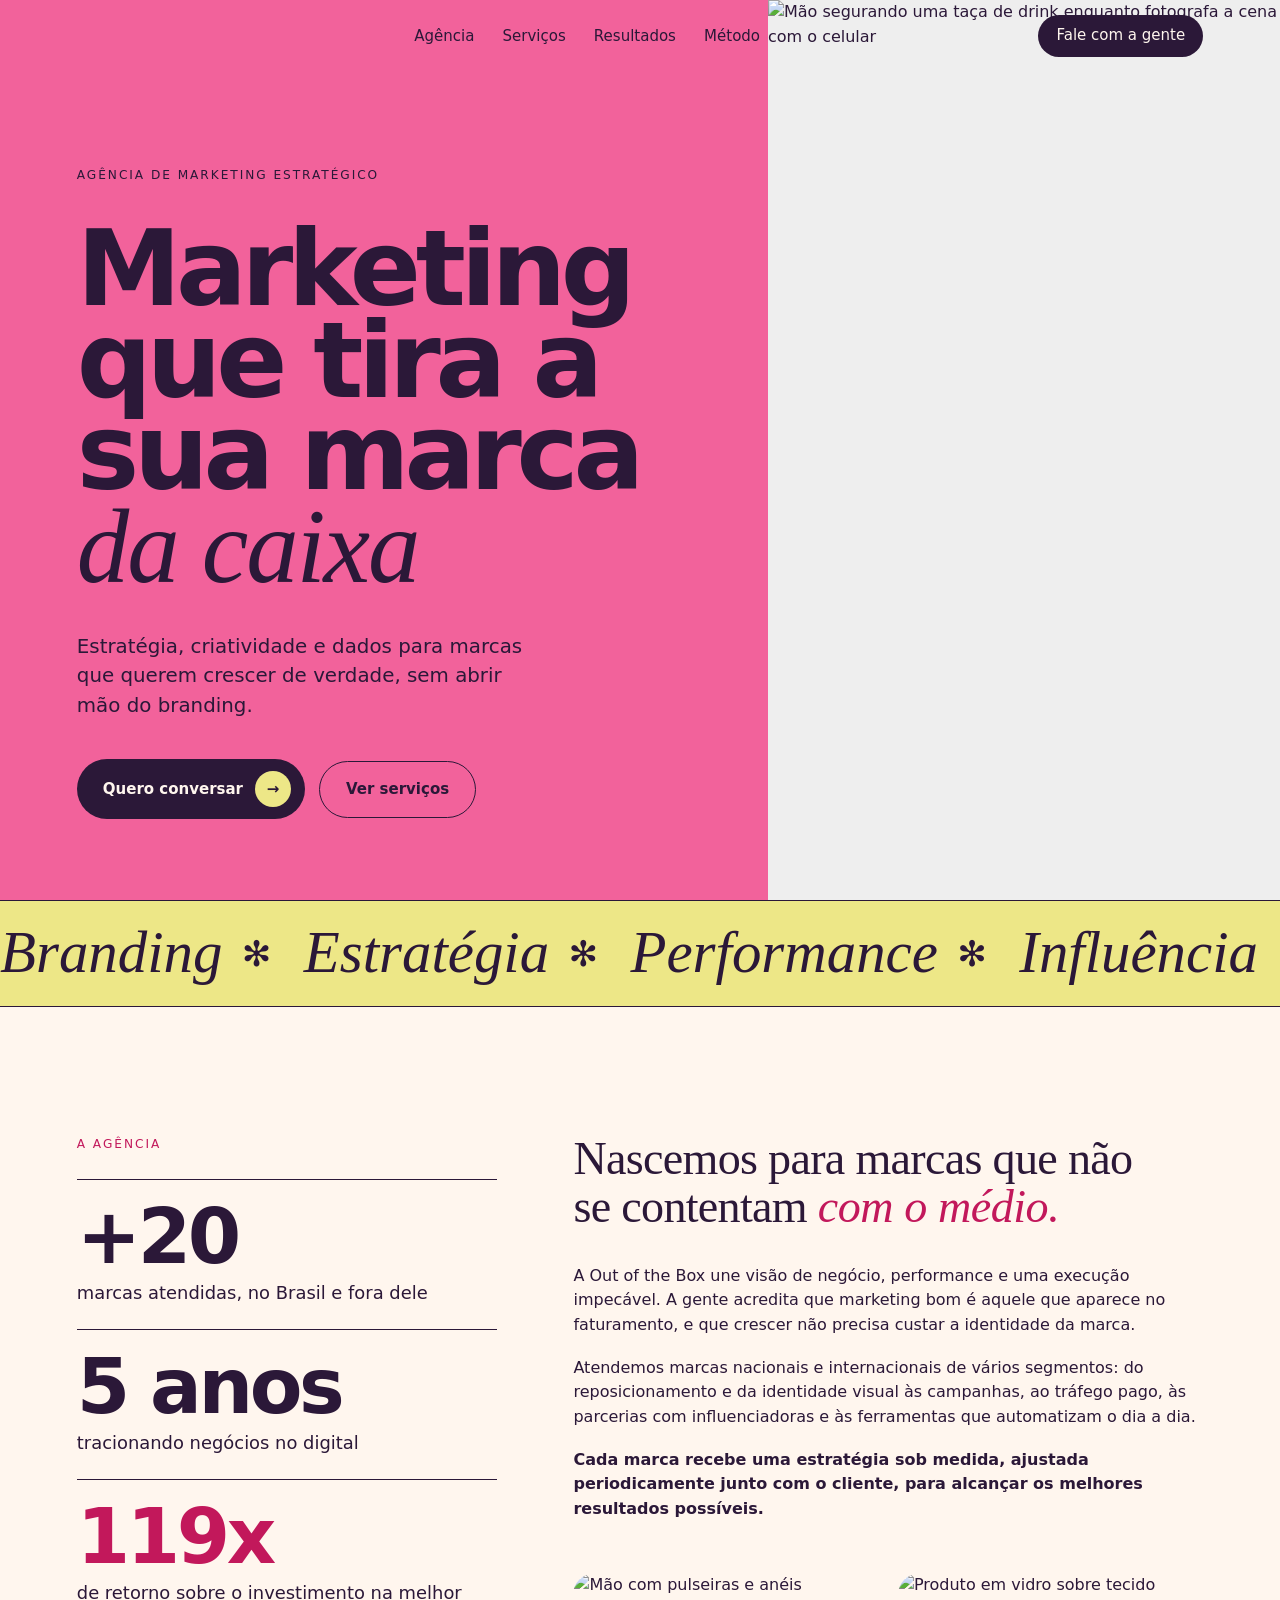
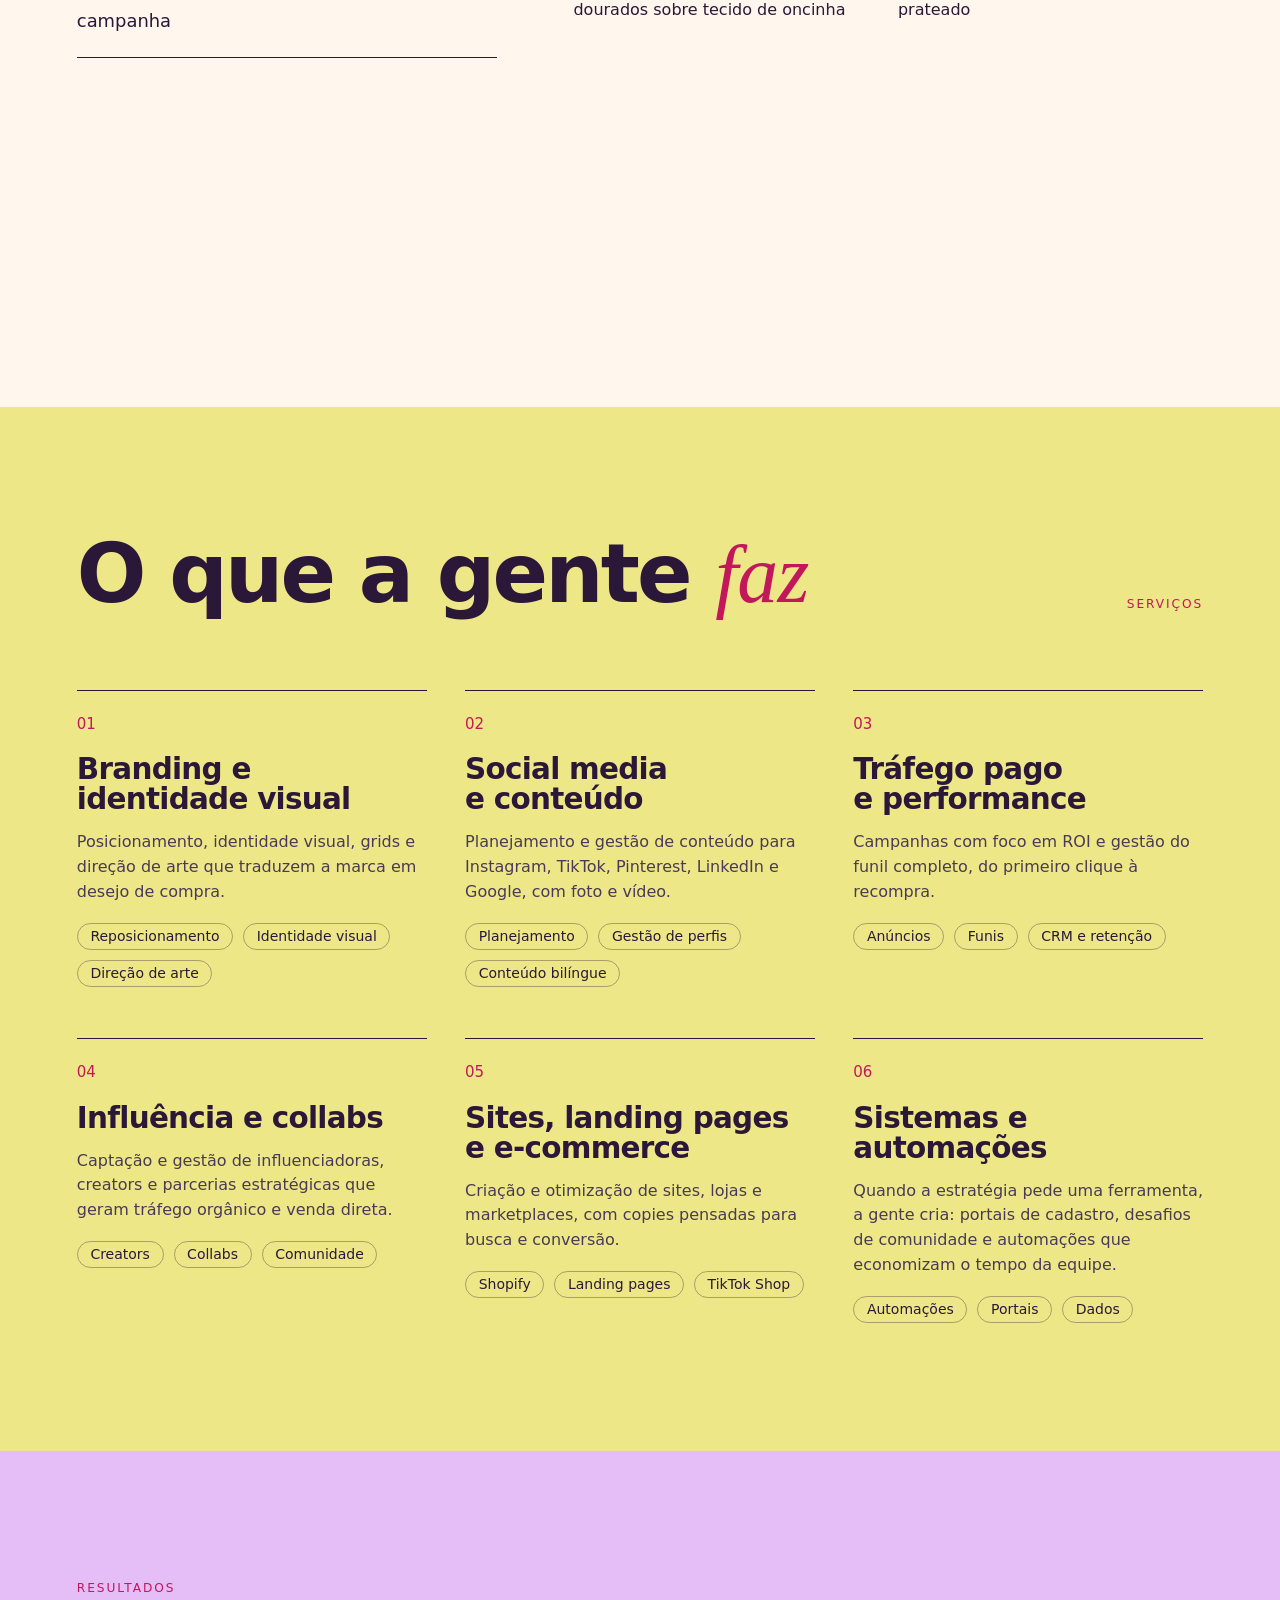
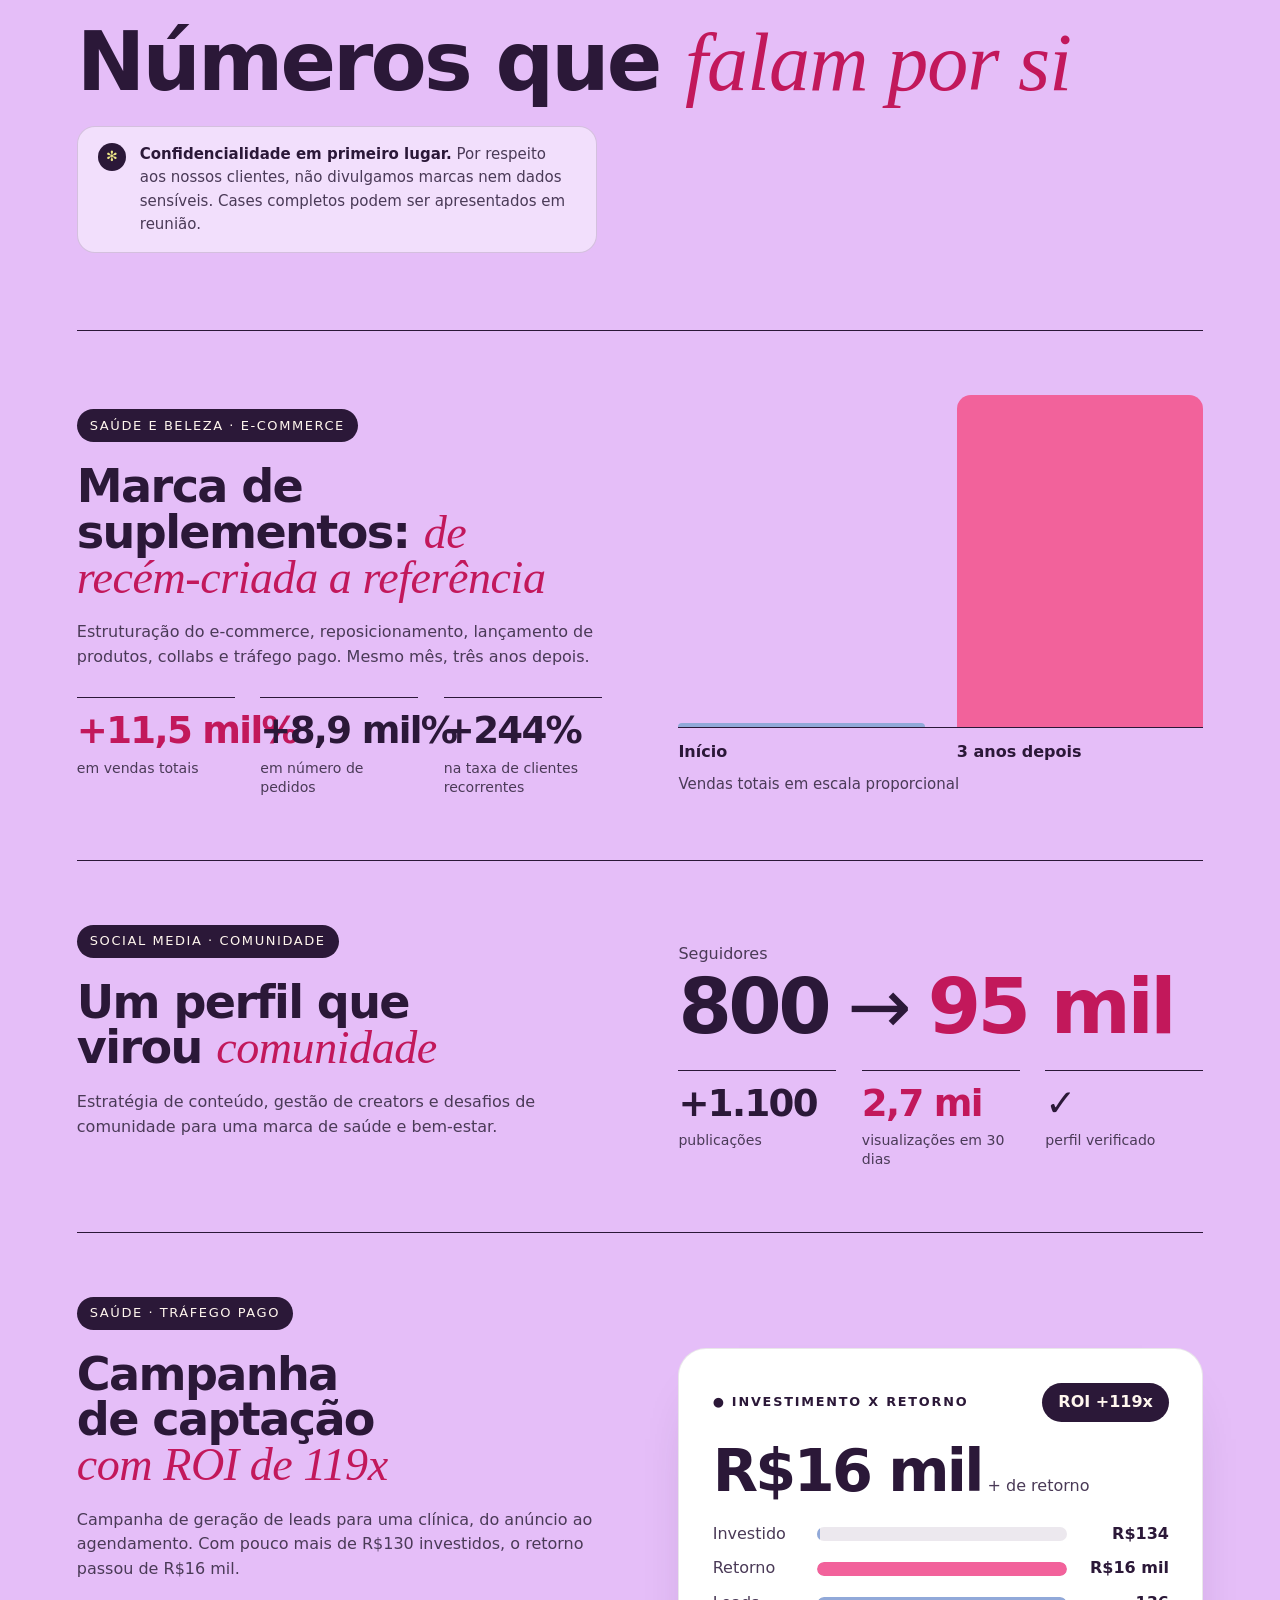
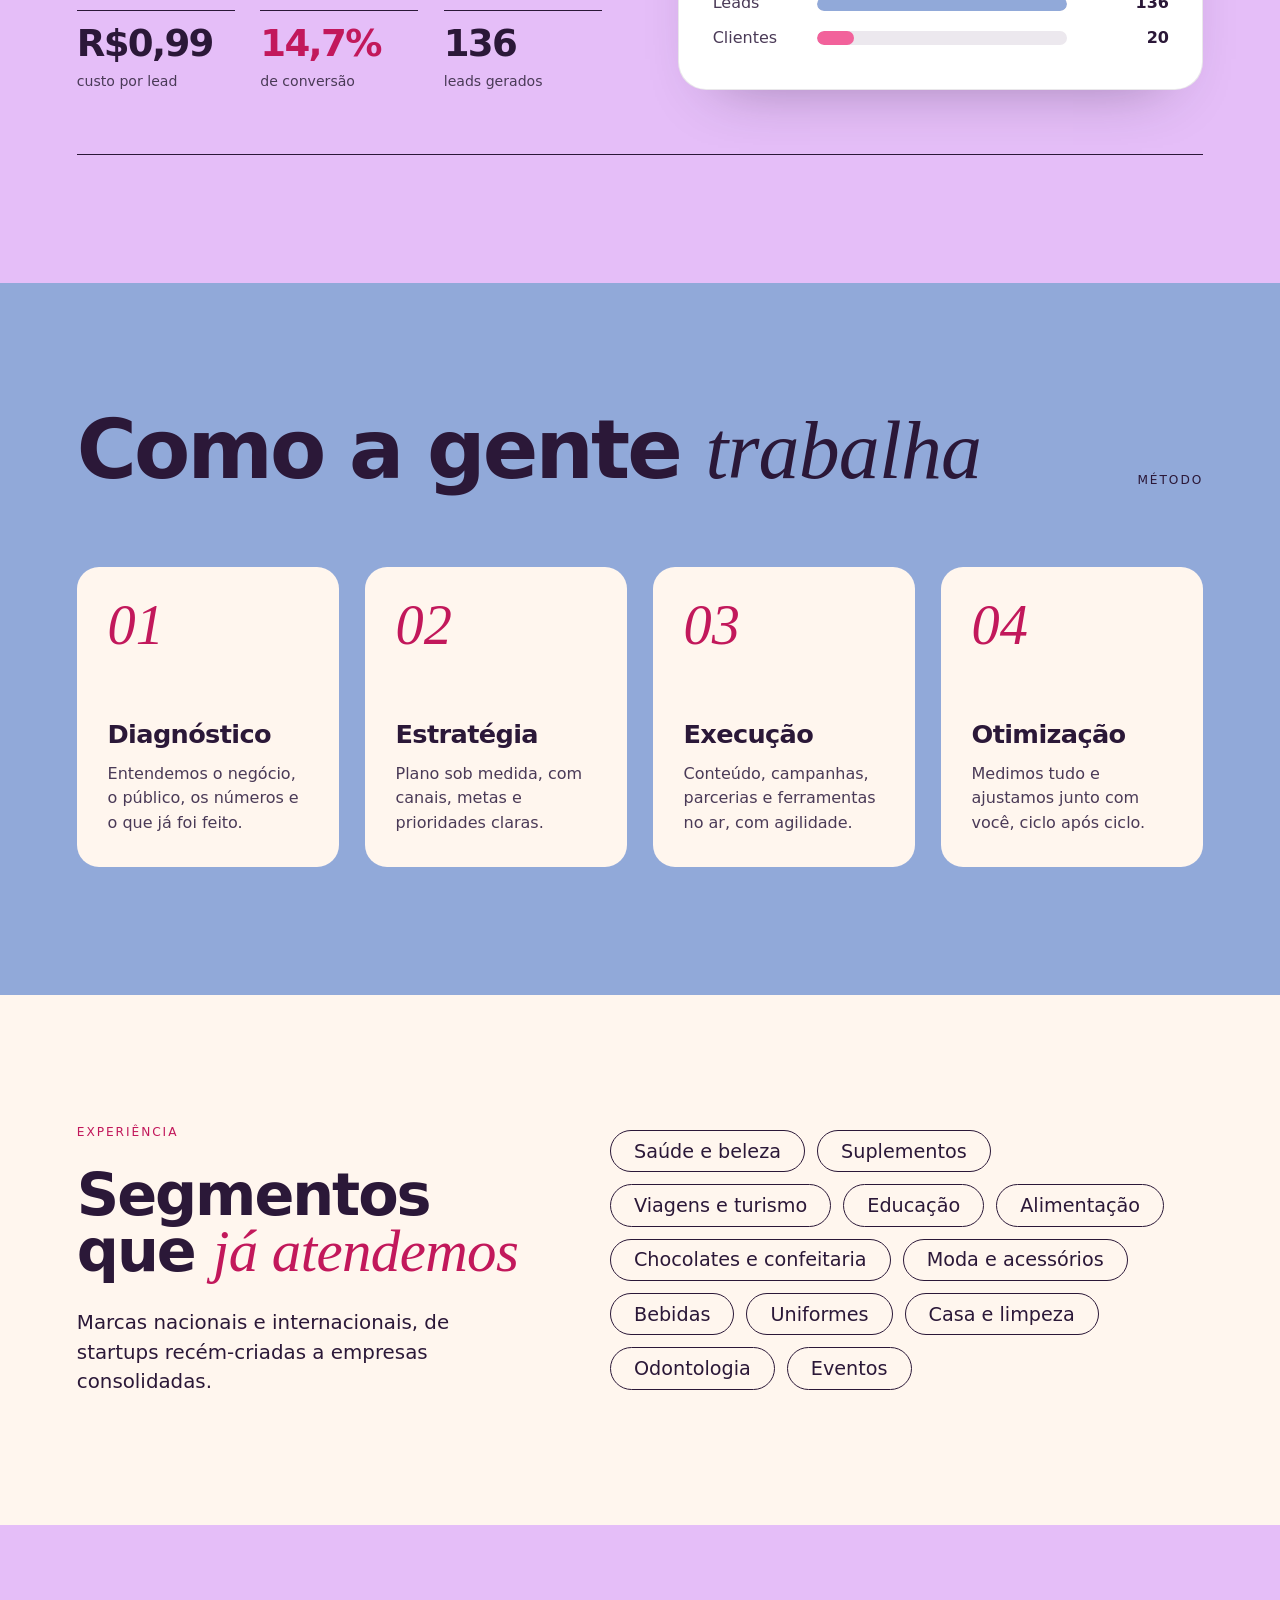
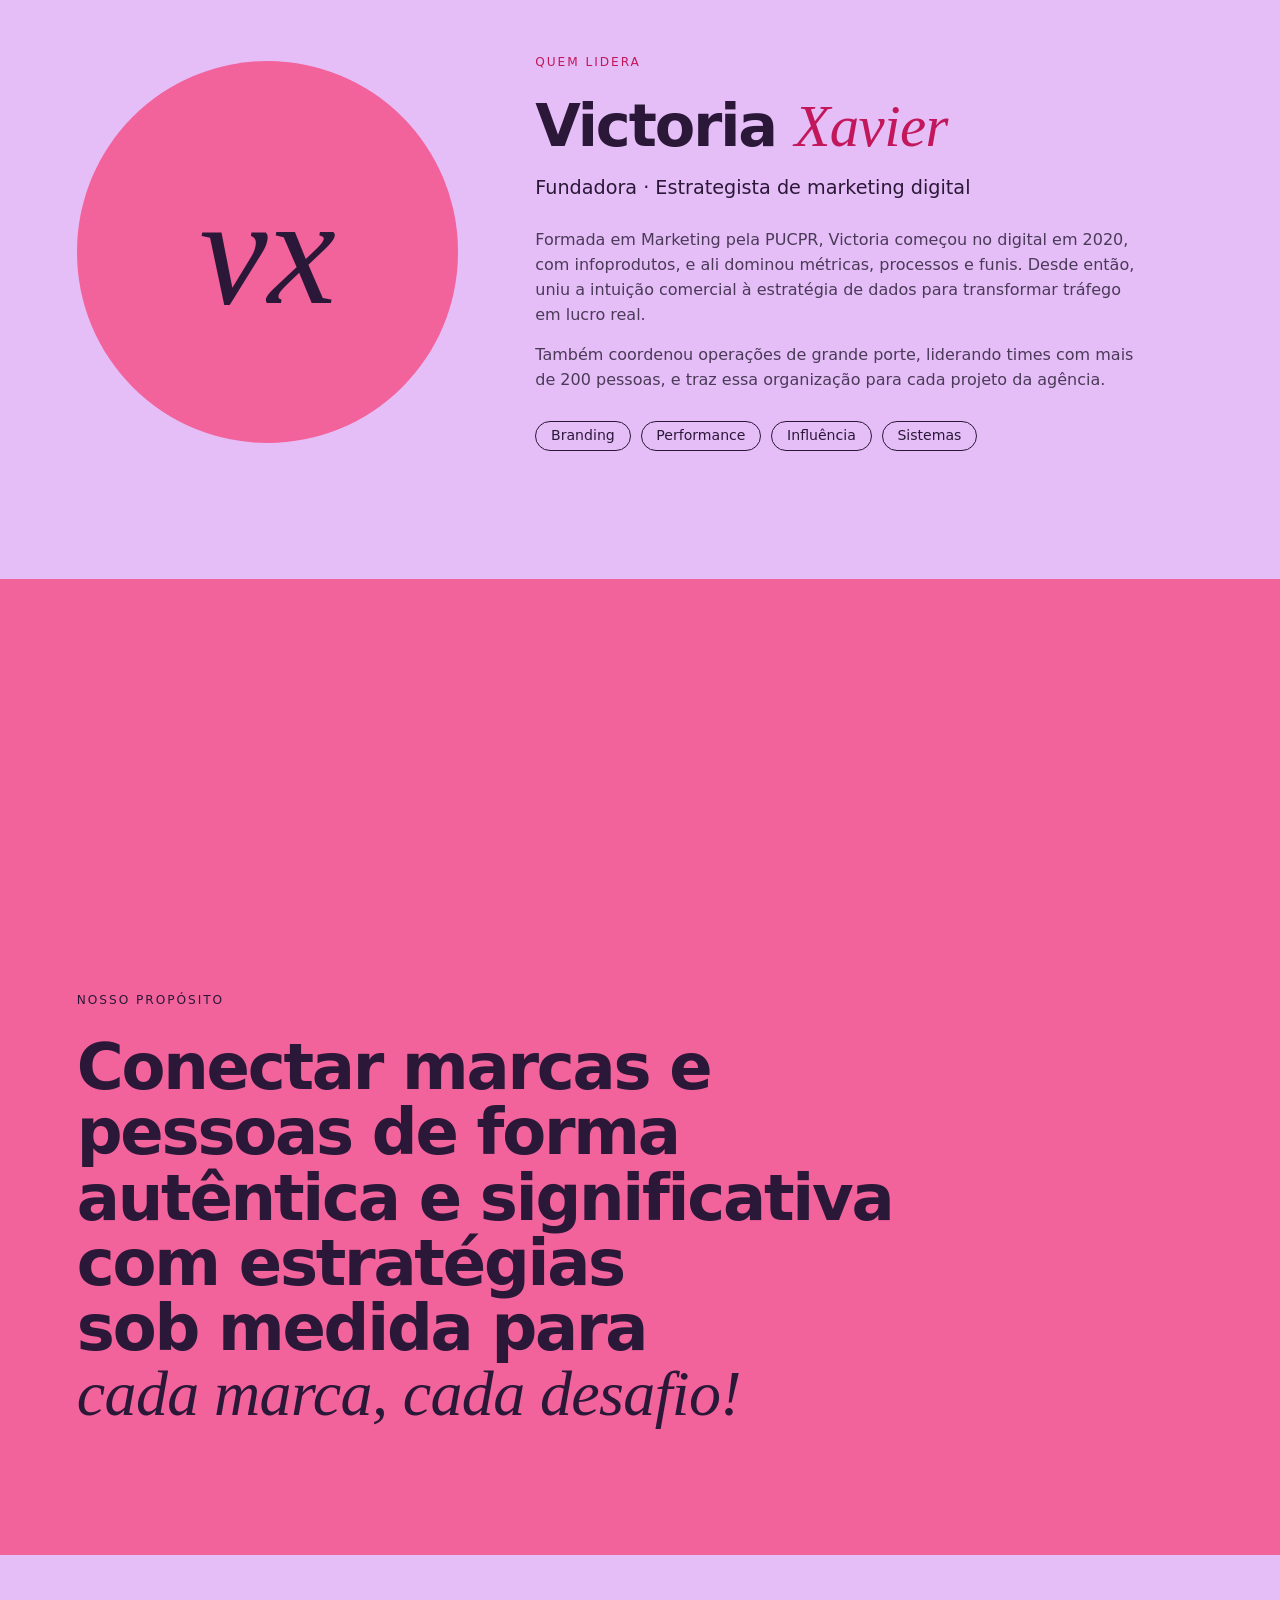
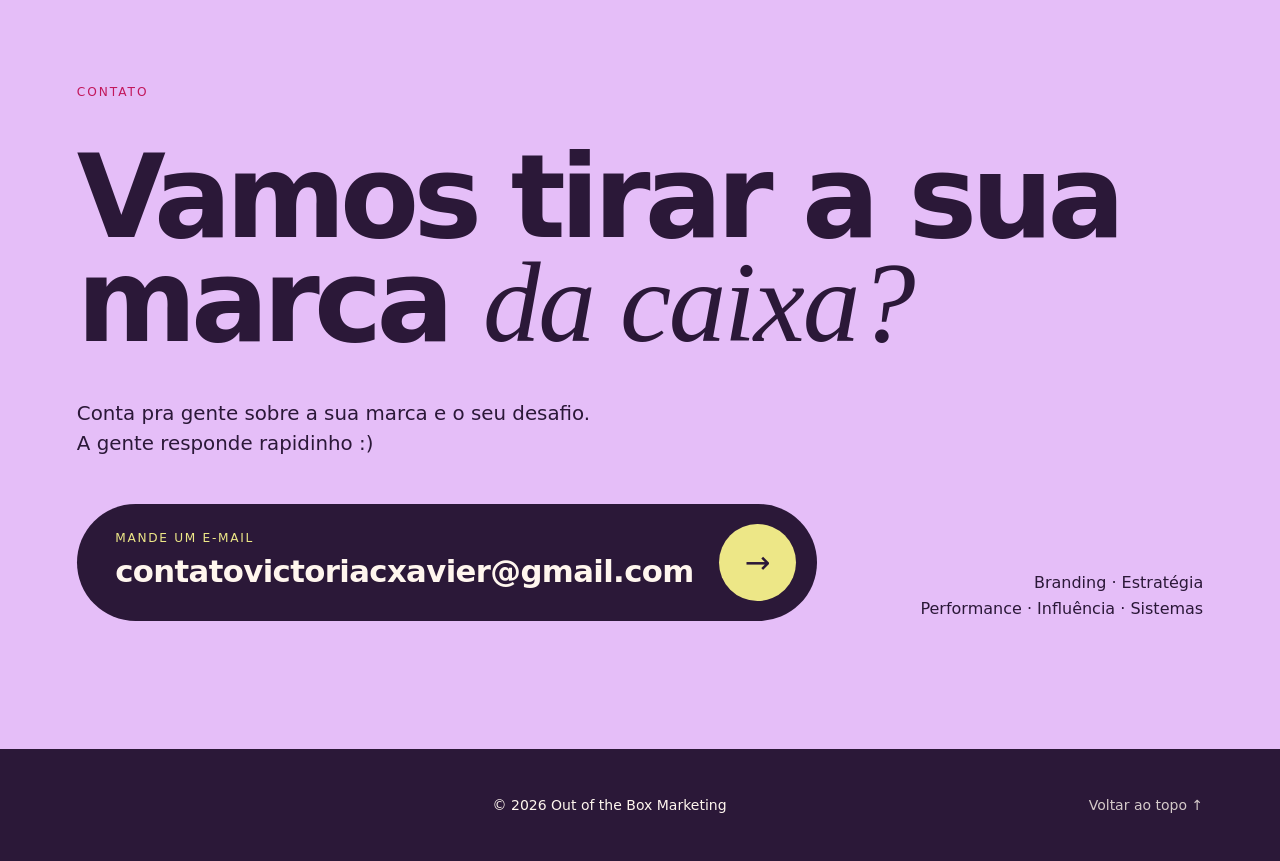
==== site/index.html @ 71ee77bf "Turn site into Out of the Box agency site without client exposure Institutional page for the agency " ====
<!DOCTYPE html>
<html lang="pt-BR">
<head>
<meta charset="utf-8">
<meta name="viewport" content="width=device-width, initial-scale=1">
<title>Out of the Box · Marketing estratégico</title>
<meta name="description" content="Out of the Box é uma agência de marketing estratégico: branding, social media, tráfego pago, influência e sistemas para marcas que querem escalar o faturamento de verdade.">
<link rel="icon" type="image/png" sizes="32x32" href="/favicon-32.png">
<link rel="icon" type="image/png" sizes="512x512" href="/favicon-512.png">
<link rel="apple-touch-icon" href="/apple-touch-icon.png">
<meta name="theme-color" content="#F2629B">
<meta property="og:type" content="website">
<meta property="og:url" content="https://ootbmarketing.com.br/">
<meta property="og:title" content="Out of the Box · Marketing estratégico">
<meta property="og:description" content="Branding, performance, influência e sistemas para marcas que querem crescer.">
<meta property="og:image" content="https://ootbmarketing.com.br/og-image.png">
<meta property="og:image:width" content="1200">
<meta property="og:image:height" content="630">
<meta name="twitter:card" content="summary_large_image">
<meta name="twitter:image" content="https://ootbmarketing.com.br/og-image.png">
<link rel="canonical" href="https://ootbmarketing.com.br/">
<link rel="preload" href="/assets/0081c60b.woff2" as="font" type="font/woff2" crossorigin>
<link rel="preload" href="/assets/fa061763.woff2" as="font" type="font/woff2" crossorigin>
<style>
@font-face{font-family:'Bricolage Grotesque';font-weight:300 800;font-display:swap;src:url(/assets/41382efe.woff2) format('woff2');unicode-range:U+0100-02BA,U+02BD-02C5,U+02C7-02CC,U+02CE-02D7,U+02DD-02FF,U+0304,U+0308,U+0329,U+1D00-1DBF,U+1E00-1E9F,U+1EF2-1EFF,U+2020,U+20A0-20AB,U+20AD-20C4,U+2113,U+2C60-2C7F,U+A720-A7FF}
@font-face{font-family:'Bricolage Grotesque';font-weight:300 800;font-display:swap;src:url(/assets/0081c60b.woff2) format('woff2');unicode-range:U+0000-00FF,U+0131,U+0152-0153,U+02BB-02BC,U+02C6,U+02DA,U+02DC,U+0304,U+0308,U+0329,U+2000-206F,U+20AC,U+2122,U+2191,U+2193,U+2212,U+2215,U+FEFF,U+FFFD}
@font-face{font-family:'Instrument Serif';font-style:italic;font-display:swap;src:url(/assets/1c1978ce.woff2) format('woff2');unicode-range:U+0100-02BA,U+02BD-02C5,U+02C7-02CC,U+02CE-02D7,U+02DD-02FF,U+0304,U+0308,U+0329,U+1D00-1DBF,U+1E00-1E9F,U+1EF2-1EFF,U+2020,U+20A0-20AB,U+20AD-20C4,U+2113,U+2C60-2C7F,U+A720-A7FF}
@font-face{font-family:'Instrument Serif';font-style:italic;font-display:swap;src:url(/assets/fa061763.woff2) format('woff2');unicode-range:U+0000-00FF,U+0131,U+0152-0153,U+02BB-02BC,U+02C6,U+02DA,U+02DC,U+0304,U+0308,U+0329,U+2000-206F,U+20AC,U+2122,U+2191,U+2193,U+2212,U+2215,U+FEFF,U+FFFD}
@font-face{font-family:'Instrument Serif';font-style:normal;font-display:swap;src:url(/assets/a2b3ad9a.woff2) format('woff2');unicode-range:U+0100-02BA,U+02BD-02C5,U+02C7-02CC,U+02CE-02D7,U+02DD-02FF,U+0304,U+0308,U+0329,U+1D00-1DBF,U+1E00-1E9F,U+1EF2-1EFF,U+2020,U+20A0-20AB,U+20AD-20C4,U+2113,U+2C60-2C7F,U+A720-A7FF}
@font-face{font-family:'Instrument Serif';font-style:normal;font-display:swap;src:url(/assets/3aa11b1a.woff2) format('woff2');unicode-range:U+0000-00FF,U+0131,U+0152-0153,U+02BB-02BC,U+02C6,U+02DA,U+02DC,U+0304,U+0308,U+0329,U+2000-206F,U+20AC,U+2122,U+2191,U+2193,U+2212,U+2215,U+FEFF,U+FFFD}

:root{
  --pink:#F2629B; --yellow:#EDE787; --lilac:#E5BEF8; --blue:#91A9D9; --cream:#FFF6EE;
  --ink:#2B1838; --ink-soft:#4a3a57; --accent:#C2185B; --white:#fff;
  --sans:'Bricolage Grotesque',system-ui,-apple-system,'Segoe UI',sans-serif;
  --serif:'Instrument Serif',Georgia,serif;
  --gutter:clamp(16px,6vw,96px);
  --max:1440px;
  --radius:22px;
}
*{box-sizing:border-box}
html{scroll-behavior:smooth;-webkit-text-size-adjust:100%}
body{margin:0;background:var(--cream);color:var(--ink);font-family:var(--sans);font-size:clamp(16px,1.15vw,19px);line-height:1.55;overflow-x:hidden}
img{display:block;max-width:100%;height:auto}
a{color:inherit}
h1,h2,h3{margin:0;font-weight:700;letter-spacing:-.035em;line-height:.95;text-wrap:balance}
p{margin:0}
em{font-family:var(--serif);font-style:italic;font-weight:400;letter-spacing:-.01em}

.wrap{max-width:var(--max);margin:0 auto;padding:0 var(--gutter)}
section{padding:clamp(72px,10vw,150px) 0;position:relative}
.bg-pink{background:var(--pink)} .bg-yellow{background:var(--yellow)} .bg-lilac{background:var(--lilac)}
.bg-blue{background:var(--blue)} .bg-cream{background:var(--cream)}

.eyebrow{font-size:clamp(12px,.95vw,15px);letter-spacing:.16em;text-transform:uppercase;color:var(--accent);font-weight:500;margin-bottom:clamp(18px,2vw,28px)}
.eyebrow.ink{color:var(--ink)}
.h-lg{font-size:clamp(42px,6.4vw,112px)}
.h-md{font-size:clamp(36px,4.6vw,80px)}
.h-lg em,.h-md em{color:var(--accent)}
.lead{font-size:clamp(18px,1.55vw,25px);line-height:1.5;max-width:42ch}
.head{display:flex;justify-content:space-between;align-items:end;gap:24px;flex-wrap:wrap;margin-bottom:clamp(44px,6vw,96px)}
.head .eyebrow{margin:0}
.head > div .eyebrow{margin-bottom:clamp(18px,2vw,28px)}

.tags{display:flex;flex-wrap:wrap;gap:10px;padding:0;margin:0;list-style:none}
.tags li{border:1.5px solid var(--ink);border-radius:999px;padding:.38em 1.05em;font-size:clamp(14px,1.1vw,18px);line-height:1.2}
.num{font-weight:700;letter-spacing:-.045em;line-height:.9;white-space:nowrap}

.btn{display:inline-flex;align-items:center;gap:12px;background:var(--ink);color:var(--cream);text-decoration:none;border-radius:999px;padding:12px 14px 12px 26px;font-weight:600;font-size:clamp(15px,1.15vw,18px);transition:transform .25s}
.btn span{width:36px;height:36px;border-radius:50%;background:var(--yellow);color:var(--ink);display:grid;place-items:center;transition:transform .25s}
.btn:hover{transform:translateY(-2px)} .btn:hover span{transform:rotate(-30deg)}
.btn.ghost{background:transparent;color:var(--ink);border:1.5px solid var(--ink);padding:16px 26px}

/* LOGO (recolors the OOTB mark) */
.logo{display:block;background:var(--ink);-webkit-mask:url(/assets/846576a9.png) no-repeat left center/contain;mask:url(/assets/846576a9.png) no-repeat left center/contain;aspect-ratio:303/226}

/* NAV */
.nav{position:fixed;inset:0 0 auto 0;z-index:50;transition:background .3s,box-shadow .3s}
.nav .wrap{display:flex;align-items:center;justify-content:space-between;height:72px}
.nav.scrolled{background:rgba(255,246,238,.9);backdrop-filter:blur(14px);-webkit-backdrop-filter:blur(14px);box-shadow:0 1px 0 rgba(43,24,56,.08)}
.nav .logo{height:44px}
.nav ul{display:flex;gap:clamp(16px,2.2vw,34px);list-style:none;margin:0;padding:0}
.nav ul a{text-decoration:none;font-size:15px;position:relative}
.nav ul a::after{content:"";position:absolute;left:0;right:100%;bottom:-3px;height:1.5px;background:currentColor;transition:right .25s}
.nav ul a:hover::after{right:0}
.nav .cta{background:var(--ink);color:var(--cream);text-decoration:none;padding:9px 18px;border-radius:999px;font-size:15px;white-space:nowrap}
@media (max-width:900px){.nav ul{display:none}}

/* HERO */
.hero{padding:0;display:grid;grid-template-columns:1.5fr 1fr;min-height:min(100svh,980px)}
.hero-copy{background:var(--pink);padding:calc(72px + clamp(48px,7vw,110px)) var(--gutter) clamp(48px,6vw,90px);display:flex;flex-direction:column;justify-content:center;gap:clamp(24px,3vw,40px)}
.hero h1{font-size:clamp(54px,8.2vw,150px);letter-spacing:-.05em;line-height:.88}
.hero h1 em{color:var(--ink);letter-spacing:-.02em}
.hero .lead{max-width:36ch}
.hero-actions{display:flex;gap:14px;flex-wrap:wrap;align-items:center}
.hero-photo{position:relative;overflow:hidden;background:#eee}
.hero-photo img{position:absolute;inset:0;width:100%;height:100%;object-fit:cover;object-position:60% 50%}
@media (max-width:860px){.hero{grid-template-columns:1fr;min-height:0}.hero-photo{aspect-ratio:4/3.4}}

/* MARQUEE */
.marquee{background:var(--yellow);overflow:hidden;padding:clamp(14px,1.8vw,26px) 0;border-block:1.5px solid var(--ink)}
.marquee-track{display:flex;width:max-content;animation:scroll 32s linear infinite}
.marquee span{font-family:var(--serif);font-style:italic;font-size:clamp(34px,4.6vw,76px);line-height:1;white-space:nowrap;padding-right:.55em}
.marquee span::after{content:"✻";font-style:normal;font-family:var(--sans);font-size:.6em;padding-left:.55em;vertical-align:.18em}
@keyframes scroll{to{transform:translateX(-50%)}}
@media (prefers-reduced-motion:reduce){.marquee-track{animation:none}}

/* SOBRE */
.about{display:grid;grid-template-columns:1fr 1.5fr;gap:clamp(40px,6vw,110px);align-items:start}
.stats .stat{padding:22px 0;border-bottom:1.5px solid var(--ink)}
.stats .stat:first-of-type{border-top:1.5px solid var(--ink)}
.stat .num{font-size:clamp(56px,6vw,104px)}
.stat .num.accent{color:var(--accent)}
.stat p{font-size:clamp(17px,1.4vw,22px);margin-top:8px}
.about-text h2{font-family:var(--serif);font-weight:400;font-size:clamp(34px,3.6vw,60px);letter-spacing:-.015em;line-height:1.05;margin-bottom:32px}
.about-text h2 em{color:var(--accent)}
.about-text p{max-width:62ch}
.about-text p+p{margin-top:1.1em}
.about-text strong{font-weight:650}
.moods{display:grid;grid-template-columns:1fr 1fr;gap:clamp(12px,1.5vw,22px);margin-top:clamp(36px,4vw,56px)}
.moods img{border-radius:var(--radius);aspect-ratio:1;object-fit:cover;width:100%}
@media (max-width:900px){.about{grid-template-columns:1fr}.about-text{order:-1}}

/* SERVIÇOS */
.services{display:grid;grid-template-columns:repeat(3,1fr);gap:clamp(36px,4vw,64px) clamp(24px,3vw,48px)}
.svc{border-top:1.5px solid var(--ink);padding-top:22px}
.svc .n{color:var(--accent);font-size:15px;margin-bottom:18px}
.svc h3{font-size:clamp(26px,2.3vw,38px);letter-spacing:-.025em;line-height:1.02;margin-bottom:16px}
.svc p{color:var(--ink-soft);margin-bottom:18px}
.svc .tags li{font-size:14px;padding:.3em .9em;border-color:rgba(43,24,56,.35)}
@media (max-width:1000px){.services{grid-template-columns:1fr 1fr}}
@media (max-width:600px){.services{grid-template-columns:1fr}}

/* CASES */
.note{display:flex;gap:14px;align-items:flex-start;background:rgba(255,255,255,.5);border:1.5px solid rgba(43,24,56,.15);border-radius:18px;padding:16px 20px;max-width:520px;font-size:15px;color:var(--ink-soft)}
.note b{color:var(--ink)}
.note i{font-style:normal;flex:none;width:28px;height:28px;border-radius:50%;background:var(--ink);color:var(--yellow);display:grid;place-items:center;font-size:14px}
.case{display:grid;grid-template-columns:1fr 1fr;gap:clamp(40px,6vw,96px);align-items:end;padding:clamp(40px,5vw,72px) 0;border-top:1.5px solid var(--ink)}
.case:last-child{border-bottom:1.5px solid var(--ink)}
.case h3{font-size:clamp(32px,3.6vw,60px);letter-spacing:-.035em;line-height:.98;margin:0 0 20px}
.case h3 em{color:var(--accent)}
.case .seg{display:inline-block;background:var(--ink);color:var(--cream);font-size:13px;letter-spacing:.12em;text-transform:uppercase;padding:.5em 1em;border-radius:999px;margin-bottom:22px}
.case p.desc{color:var(--ink-soft);max-width:52ch;margin-bottom:28px}
.kpi3{display:grid;grid-template-columns:repeat(3,1fr);gap:clamp(16px,2vw,28px)}
.kpi3 div{border-top:1.5px solid var(--ink);padding-top:16px;min-width:0}
.kpi3 .num{font-size:clamp(28px,2.9vw,52px)}
.kpi3 .num.accent{color:var(--accent)}
.kpi3 p{color:var(--ink-soft);line-height:1.3;margin-top:8px;font-size:clamp(14px,1.1vw,17px)}
.ba{display:flex;align-items:baseline;flex-wrap:wrap;gap:.25em;font-size:clamp(48px,6vw,104px)}
.ba .to{color:var(--accent)}
.ba .arrow{font-weight:400}
.ba-label{color:var(--ink-soft);margin-bottom:6px}
.chart{display:grid;grid-template-columns:1fr 1fr;gap:clamp(16px,2.5vw,40px);align-items:end;height:clamp(240px,26vw,400px);border-bottom:1.5px solid var(--ink)}
.bar{border-radius:14px 14px 0 0;transform-origin:bottom;transition:transform 1.4s cubic-bezier(.2,.8,.2,1)}
.bar.a{height:1.2%;background:var(--blue)} .bar.b{height:100%;background:var(--pink)}
.chart-labels{display:grid;grid-template-columns:1fr 1fr;gap:clamp(16px,2.5vw,40px);margin-top:12px;font-weight:650}
.chart-note{color:var(--ink-soft);margin-top:8px;font-size:15px}
.js .chart:not(.in) .bar.b{transform:scaleY(.02)}
.card{background:var(--white);border:1px solid rgba(43,24,56,.1);border-radius:28px;padding:clamp(22px,2.6vw,40px);box-shadow:0 30px 60px -40px rgba(43,24,56,.45);min-width:0}
.card-top{display:flex;justify-content:space-between;align-items:center;gap:12px;margin-bottom:22px}
.card-top .lab{font-size:clamp(12px,1vw,15px);letter-spacing:.14em;font-weight:600;text-transform:uppercase}
.card-top .roi{background:var(--ink);color:var(--cream);padding:.45em 1em;border-radius:999px;font-weight:650;white-space:nowrap}
.card .big{display:flex;align-items:baseline;flex-wrap:wrap;gap:.35em;margin-bottom:18px}
.card .big .num{font-size:clamp(44px,4.6vw,80px)}
.card .big span:last-child{color:var(--ink-soft)}
.meter{display:grid;grid-template-columns:90px 1fr 5.5em;gap:14px;align-items:center;padding:5px 0;color:var(--ink-soft)}
.meter b{color:var(--ink);font-weight:650;text-align:right}
.track{height:14px;background:#ece8ee;border-radius:99px;overflow:hidden}
.fill{height:100%;border-radius:99px;transition:width 1.2s cubic-bezier(.2,.8,.2,1)}
.fill.p{background:var(--pink)} .fill.b{background:var(--blue)}
.js .card:not(.in) .fill{width:0!important}
@media (max-width:900px){.case{grid-template-columns:1fr;align-items:start}}
@media (max-width:480px){.kpi3{grid-template-columns:1fr 1fr}.meter{grid-template-columns:66px 1fr 4.8em;gap:10px;font-size:15px}}

/* MÉTODO */
.steps{display:grid;grid-template-columns:repeat(4,1fr);gap:clamp(16px,2vw,32px)}
.step{background:var(--cream);border-radius:var(--radius);padding:clamp(22px,2.4vw,36px);display:flex;flex-direction:column;gap:14px;min-height:300px}
.step .n{font-family:var(--serif);font-style:italic;font-size:clamp(48px,4.4vw,72px);line-height:1;color:var(--accent)}
.step h3{font-size:clamp(24px,2vw,32px);letter-spacing:-.025em;line-height:1.05;margin-top:auto}
.step p{color:var(--ink-soft)}
@media (max-width:1000px){.steps{grid-template-columns:1fr 1fr}}
@media (max-width:560px){.steps{grid-template-columns:1fr}.step{min-height:0}.step h3{margin-top:12px}}

/* SEGMENTOS */
.segs{display:grid;grid-template-columns:1fr 1.3fr;gap:clamp(40px,6vw,96px);align-items:center}
.segs .tags{gap:12px}
.segs .tags li{font-size:clamp(16px,1.5vw,24px);padding:.45em 1.2em}
.segs .lead{margin-top:28px}
@media (max-width:900px){.segs{grid-template-columns:1fr}}

/* FUNDADORA */
.founder{display:grid;grid-template-columns:.8fr 1.4fr;gap:clamp(40px,6vw,96px);align-items:center}
.monogram{aspect-ratio:1;border-radius:50%;background:var(--pink);display:grid;place-items:center;max-width:420px;width:100%}
.monogram span{font-family:var(--serif);font-style:italic;font-size:clamp(90px,12vw,200px);line-height:1;color:var(--ink)}
.founder .role{font-size:clamp(18px,1.5vw,24px);margin:18px 0 26px}
.founder p.txt{max-width:60ch;color:var(--ink-soft)}
.founder p.txt+p.txt{margin-top:1em}
.founder .tags{margin-top:28px}
@media (max-width:800px){.founder{grid-template-columns:1fr}.monogram{max-width:200px}}

/* OBJETIVO */
.goal{min-height:min(80svh,780px);display:flex;flex-direction:column;justify-content:space-between;gap:80px}
.goal .tags li{letter-spacing:.14em;text-transform:uppercase;font-weight:600;font-size:clamp(13px,1.05vw,17px);padding:.7em 1.4em}
.goal h2{font-size:clamp(34px,5vw,84px);line-height:1.02;max-width:20ch}

/* CONTATO */
.contact{display:flex;flex-direction:column;gap:clamp(28px,3.5vw,52px)}
.contact .eyebrow{margin:0}
.contact h2{font-size:clamp(52px,9vw,160px);letter-spacing:-.05em;line-height:.9}
.contact h2 em{color:var(--ink);letter-spacing:-.02em}
.contact-row{display:flex;justify-content:space-between;align-items:end;gap:32px;flex-wrap:wrap}
.mail{display:flex;align-items:center;gap:clamp(16px,2vw,32px);background:var(--ink);color:var(--cream);text-decoration:none;border-radius:999px;padding:clamp(14px,1.6vw,22px) clamp(14px,1.6vw,22px) clamp(14px,1.6vw,22px) clamp(24px,3vw,52px);max-width:100%;transition:transform .25s}
.mail:hover{transform:translateY(-3px)}
.mail small{display:block;color:var(--yellow);letter-spacing:.14em;font-size:clamp(11px,.95vw,15px);text-transform:uppercase}
.mail b{display:block;font-size:clamp(17px,2.4vw,40px);font-weight:600;letter-spacing:-.02em;word-break:break-all}
.mail .go{flex:none;width:clamp(52px,6vw,96px);aspect-ratio:1;border-radius:50%;background:var(--yellow);color:var(--ink);display:grid;place-items:center;font-size:clamp(22px,2.4vw,38px);transition:transform .25s}
.mail:hover .go{transform:rotate(-30deg)}
.contact-right{text-align:right;line-height:1.6}
footer{background:var(--ink);color:var(--cream);padding:36px 0;font-size:14px}
footer .wrap{display:flex;justify-content:space-between;align-items:center;gap:20px;flex-wrap:wrap}
footer .logo{height:40px;background:var(--cream)}
footer a{text-decoration:none;opacity:.8} footer a:hover{opacity:1}
@media (max-width:640px){.contact-right{text-align:left}}

/* reveal */
.js .rv{opacity:0;transform:translateY(28px);transition:opacity .8s ease,transform .8s cubic-bezier(.2,.8,.2,1)}
.js .rv.in{opacity:1;transform:none}
@media (prefers-reduced-motion:reduce){.js .rv{opacity:1;transform:none;transition:none}}
</style>
<script>document.documentElement.classList.add('js')</script>
</head>
<body>

<header class="nav" id="nav">
  <div class="wrap">
    <a href="#topo" aria-label="Out of the Box, início"><span class="logo" role="img" aria-label="Out of the Box"></span></a>
    <nav aria-label="Seções">
      <ul>
        <li><a href="#sobre">Agência</a></li>
        <li><a href="#servicos">Serviços</a></li>
        <li><a href="#resultados">Resultados</a></li>
        <li><a href="#metodo">Método</a></li>
      </ul>
    </nav>
    <a href="#contato" class="cta">Fale com a gente</a>
  </div>
</header>

<main id="topo">

<!-- HERO -->
<section class="hero" aria-label="Apresentação">
  <div class="hero-copy">
    <p class="eyebrow ink" style="margin:0">Agência de marketing estratégico</p>
    <h1>Marketing que tira a sua marca <em>da caixa</em></h1>
    <p class="lead">Estratégia, criatividade e dados para marcas que querem crescer de verdade, sem abrir mão do branding.</p>
    <div class="hero-actions">
      <a class="btn" href="#contato">Quero conversar <span aria-hidden="true">→</span></a>
      <a class="btn ghost" href="#servicos">Ver serviços</a>
    </div>
  </div>
  <div class="hero-photo"><img src="/assets/ea39a018.webp" alt="Mão segurando uma taça de drink enquanto fotografa a cena com o celular" fetchpriority="high"></div>
</section>
<div class="marquee" aria-hidden="true">
  <div class="marquee-track">
    <span>Branding</span><span>Estratégia</span><span>Performance</span><span>Influência</span><span>Sistemas</span>
    <span>Branding</span><span>Estratégia</span><span>Performance</span><span>Influência</span><span>Sistemas</span>
  </div>
</div>

<!-- SOBRE -->
<section class="bg-cream" id="sobre">
  <div class="wrap about">
    <div class="rv">
      <p class="eyebrow">A agência</p>
      <div class="stats">
        <div class="stat"><div class="num">+20</div><p>marcas atendidas, no Brasil e fora dele</p></div>
        <div class="stat"><div class="num">5 anos</div><p>tracionando negócios no digital</p></div>
        <div class="stat"><div class="num accent">119x</div><p>de retorno sobre o investimento na melhor campanha</p></div>
      </div>
    </div>
    <div class="about-text rv">
      <h2>Nascemos para marcas que não se contentam <em>com o médio.</em></h2>
      <p>A Out of the Box une visão de negócio, performance e uma execução impecável. A gente acredita que marketing bom é aquele que aparece no faturamento, e que crescer não precisa custar a identidade da marca.</p>
      <p>Atendemos marcas nacionais e internacionais de vários segmentos: do reposicionamento e da identidade visual às campanhas, ao tráfego pago, às parcerias com influenciadoras e às ferramentas que automatizam o dia a dia.</p>
      <p><strong>Cada marca recebe uma estratégia sob medida, ajustada periodicamente junto com o cliente, para alcançar os melhores resultados possíveis.</strong></p>
      <div class="moods">
        <img src="/assets/2763ca00.jpg" alt="Mão com pulseiras e anéis dourados sobre tecido de oncinha" loading="lazy">
        <img src="/assets/af81e3d2.jpg" alt="Produto em vidro sobre tecido prateado" loading="lazy">
      </div>
    </div>
  </div>
</section>

<!-- SERVIÇOS -->
<section class="bg-yellow" id="servicos">
  <div class="wrap">
    <div class="head rv">
      <h2 class="h-lg">O que a gente <em>faz</em></h2>
      <p class="eyebrow">Serviços</p>
    </div>
    <div class="services">
      <article class="svc rv"><p class="n">01</p><h3>Branding e identidade visual</h3><p>Posicionamento, identidade visual, grids e direção de arte que traduzem a marca em desejo de compra.</p><ul class="tags"><li>Reposicionamento</li><li>Identidade visual</li><li>Direção de arte</li></ul></article>
      <article class="svc rv"><p class="n">02</p><h3>Social media e conteúdo</h3><p>Planejamento e gestão de conteúdo para Instagram, TikTok, Pinterest, LinkedIn e Google, com foto e vídeo.</p><ul class="tags"><li>Planejamento</li><li>Gestão de perfis</li><li>Conteúdo bilíngue</li></ul></article>
      <article class="svc rv"><p class="n">03</p><h3>Tráfego pago e performance</h3><p>Campanhas com foco em ROI e gestão do funil completo, do primeiro clique à recompra.</p><ul class="tags"><li>Anúncios</li><li>Funis</li><li>CRM e retenção</li></ul></article>
      <article class="svc rv"><p class="n">04</p><h3>Influência e collabs</h3><p>Captação e gestão de influenciadoras, creators e parcerias estratégicas que geram tráfego orgânico e venda direta.</p><ul class="tags"><li>Creators</li><li>Collabs</li><li>Comunidade</li></ul></article>
      <article class="svc rv"><p class="n">05</p><h3>Sites, landing pages e e-commerce</h3><p>Criação e otimização de sites, lojas e marketplaces, com copies pensadas para busca e conversão.</p><ul class="tags"><li>Shopify</li><li>Landing pages</li><li>TikTok Shop</li></ul></article>
      <article class="svc rv"><p class="n">06</p><h3>Sistemas e automações</h3><p>Quando a estratégia pede uma ferramenta, a gente cria: portais de cadastro, desafios de comunidade e automações que economizam o tempo da equipe.</p><ul class="tags"><li>Automações</li><li>Portais</li><li>Dados</li></ul></article>
    </div>
  </div>
</section>

<!-- RESULTADOS -->
<section class="bg-lilac" id="resultados">
  <div class="wrap">
    <div class="head rv">
      <div>
        <p class="eyebrow">Resultados</p>
        <h2 class="h-lg">Números que <em>falam por si</em></h2>
      </div>
      <p class="note"><i aria-hidden="true">✻</i><span><b>Confidencialidade em primeiro lugar.</b> Por respeito aos nossos clientes, não divulgamos marcas nem dados sensíveis. Cases completos podem ser apresentados em reunião.</span></p>
    </div>

    <article class="case rv">
      <div>
        <span class="seg">Saúde e beleza · E-commerce</span>
        <h3>Marca de suplementos: <em>de recém-criada a referência</em></h3>
        <p class="desc">Estruturação do e-commerce, reposicionamento, lançamento de produtos, collabs e tráfego pago. Mesmo mês, três anos depois.</p>
        <div class="kpi3">
          <div><span class="num accent">+11,5 mil%</span><p>em vendas totais</p></div>
          <div><span class="num">+8,9 mil%</span><p>em número de pedidos</p></div>
          <div><span class="num">+244%</span><p>na taxa de clientes recorrentes</p></div>
        </div>
      </div>
      <div>
        <div class="chart" role="img" aria-label="Gráfico de barras: as vendas do ano 3 são mais de cem vezes as do ano 1"><div class="bar a"></div><div class="bar b"></div></div>
        <div class="chart-labels"><span>Início</span><span>3 anos depois</span></div>
        <p class="chart-note">Vendas totais em escala proporcional</p>
      </div>
    </article>

    <article class="case rv">
      <div>
        <span class="seg">Social media · Comunidade</span>
        <h3>Um perfil que virou <em>comunidade</em></h3>
        <p class="desc">Estratégia de conteúdo, gestão de creators e desafios de comunidade para uma marca de saúde e bem-estar.</p>
      </div>
      <div>
        <p class="ba-label">Seguidores</p>
        <div class="ba num"><span>800</span><span class="arrow">→</span><span class="to">95 mil</span></div>
        <div class="kpi3" style="margin-top:28px">
          <div><span class="num">+1.100</span><p>publicações</p></div>
          <div><span class="num accent">2,7 mi</span><p>visualizações em 30 dias</p></div>
          <div><span class="num">✓</span><p>perfil verificado</p></div>
        </div>
      </div>
    </article>

    <article class="case rv">
      <div>
        <span class="seg">Saúde · Tráfego pago</span>
        <h3>Campanha de captação <em>com ROI de 119x</em></h3>
        <p class="desc">Campanha de geração de leads para uma clínica, do anúncio ao agendamento. Com pouco mais de R$130 investidos, o retorno passou de R$16 mil.</p>
        <div class="kpi3">
          <div><span class="num">R$0,99</span><p>custo por lead</p></div>
          <div><span class="num accent">14,7%</span><p>de conversão</p></div>
          <div><span class="num">136</span><p>leads gerados</p></div>
        </div>
      </div>
      <div class="card">
        <div class="card-top"><span class="lab">● Investimento x retorno</span><span class="roi">ROI +119x</span></div>
        <div class="big"><span class="num">R$16 mil</span><span>+ de retorno</span></div>
        <div class="meter"><span>Investido</span><div class="track"><div class="fill b" style="width:1.3%"></div></div><b>R$134</b></div>
        <div class="meter"><span>Retorno</span><div class="track"><div class="fill p" style="width:100%"></div></div><b>R$16 mil</b></div>
        <div class="meter"><span>Leads</span><div class="track"><div class="fill b" style="width:100%"></div></div><b>136</b></div>
        <div class="meter"><span>Clientes</span><div class="track"><div class="fill p" style="width:15%"></div></div><b>20</b></div>
      </div>
    </article>
  </div>
</section>

<!-- MÉTODO -->
<section class="bg-blue" id="metodo">
  <div class="wrap">
    <div class="head rv">
      <h2 class="h-lg">Como a gente <em style="color:var(--ink)">trabalha</em></h2>
      <p class="eyebrow ink">Método</p>
    </div>
    <div class="steps">
      <div class="step rv"><span class="n">01</span><h3>Diagnóstico</h3><p>Entendemos o negócio, o público, os números e o que já foi feito.</p></div>
      <div class="step rv"><span class="n">02</span><h3>Estratégia</h3><p>Plano sob medida, com canais, metas e prioridades claras.</p></div>
      <div class="step rv"><span class="n">03</span><h3>Execução</h3><p>Conteúdo, campanhas, parcerias e ferramentas no ar, com agilidade.</p></div>
      <div class="step rv"><span class="n">04</span><h3>Otimização</h3><p>Medimos tudo e ajustamos junto com você, ciclo após ciclo.</p></div>
    </div>
  </div>
</section>

<!-- SEGMENTOS -->
<section class="bg-cream">
  <div class="wrap segs">
    <div class="rv">
      <p class="eyebrow">Experiência</p>
      <h2 class="h-md">Segmentos que <em>já atendemos</em></h2>
      <p class="lead">Marcas nacionais e internacionais, de startups recém-criadas a empresas consolidadas.</p>
    </div>
    <ul class="tags rv">
      <li>Saúde e beleza</li><li>Suplementos</li><li>Viagens e turismo</li><li>Educação</li><li>Alimentação</li><li>Chocolates e confeitaria</li><li>Moda e acessórios</li><li>Bebidas</li><li>Uniformes</li><li>Casa e limpeza</li><li>Odontologia</li><li>Eventos</li>
    </ul>
  </div>
</section>

<!-- FUNDADORA -->
<section class="bg-lilac">
  <div class="wrap founder">
    <div class="monogram rv" aria-hidden="true"><span>vx</span></div>
    <div class="rv">
      <p class="eyebrow">Quem lidera</p>
      <h2 class="h-md">Victoria <em>Xavier</em></h2>
      <p class="role">Fundadora · Estrategista de marketing digital</p>
      <p class="txt">Formada em Marketing pela PUCPR, Victoria começou no digital em 2020, com infoprodutos, e ali dominou métricas, processos e funis. Desde então, uniu a intuição comercial à estratégia de dados para transformar tráfego em lucro real.</p>
      <p class="txt">Também coordenou operações de grande porte, liderando times com mais de 200 pessoas, e traz essa organização para cada projeto da agência.</p>
      <ul class="tags"><li>Branding</li><li>Performance</li><li>Influência</li><li>Sistemas</li></ul>
    </div>
  </div>
</section>

<!-- OBJETIVO -->
<section class="bg-pink">
  <div class="wrap goal">
    <ul class="tags rv"><li>Conexão</li><li>Estratégia</li><li>Criatividade</li></ul>
    <div class="rv">
      <p class="eyebrow ink">Nosso propósito</p>
      <h2>Conectar marcas e pessoas de forma autêntica e significativa com estratégias sob medida para <em>cada marca, cada desafio!</em></h2>
    </div>
  </div>
</section>

<!-- CONTATO -->
<section class="bg-lilac" id="contato">
  <div class="wrap contact">
    <p class="eyebrow">Contato</p>
    <h2 class="rv">Vamos tirar a sua marca <em>da caixa?</em></h2>
    <p class="lead rv">Conta pra gente sobre a sua marca e o seu desafio. A gente responde rapidinho :)</p>
    <div class="contact-row rv">
      <a class="mail" href="mailto:contatovictoriacxavier@gmail.com?subject=Contato%20pelo%20site%20Out%20of%20the%20Box">
        <span><small>Mande um e-mail</small><b>contatovictoriacxavier@gmail.com</b></span>
        <span class="go" aria-hidden="true">→</span>
      </a>
      <p class="contact-right">Branding · Estratégia<br>Performance · Influência · Sistemas</p>
    </div>
  </div>
</section>

</main>

<footer>
  <div class="wrap">
    <span class="logo" role="img" aria-label="Out of the Box"></span>
    <span>© 2026 Out of the Box Marketing</span>
    <a href="#topo">Voltar ao topo ↑</a>
  </div>
</footer>

<script>
(function(){
  var nav=document.getElementById('nav');
  function onScroll(){nav.classList.toggle('scrolled',window.scrollY>40)}
  window.addEventListener('scroll',onScroll,{passive:true});onScroll();
  var els=document.querySelectorAll('.rv,.chart,.card');
  if(!('IntersectionObserver' in window)){els.forEach(function(e){e.classList.add('in')});return}
  var io=new IntersectionObserver(function(entries){
    entries.forEach(function(en){if(en.isIntersecting){en.target.classList.add('in');io.unobserve(en.target)}})
  },{rootMargin:'0px 0px -10% 0px',threshold:.08});
  els.forEach(function(e){io.observe(e)});
})();
</script>
</body>
</html>
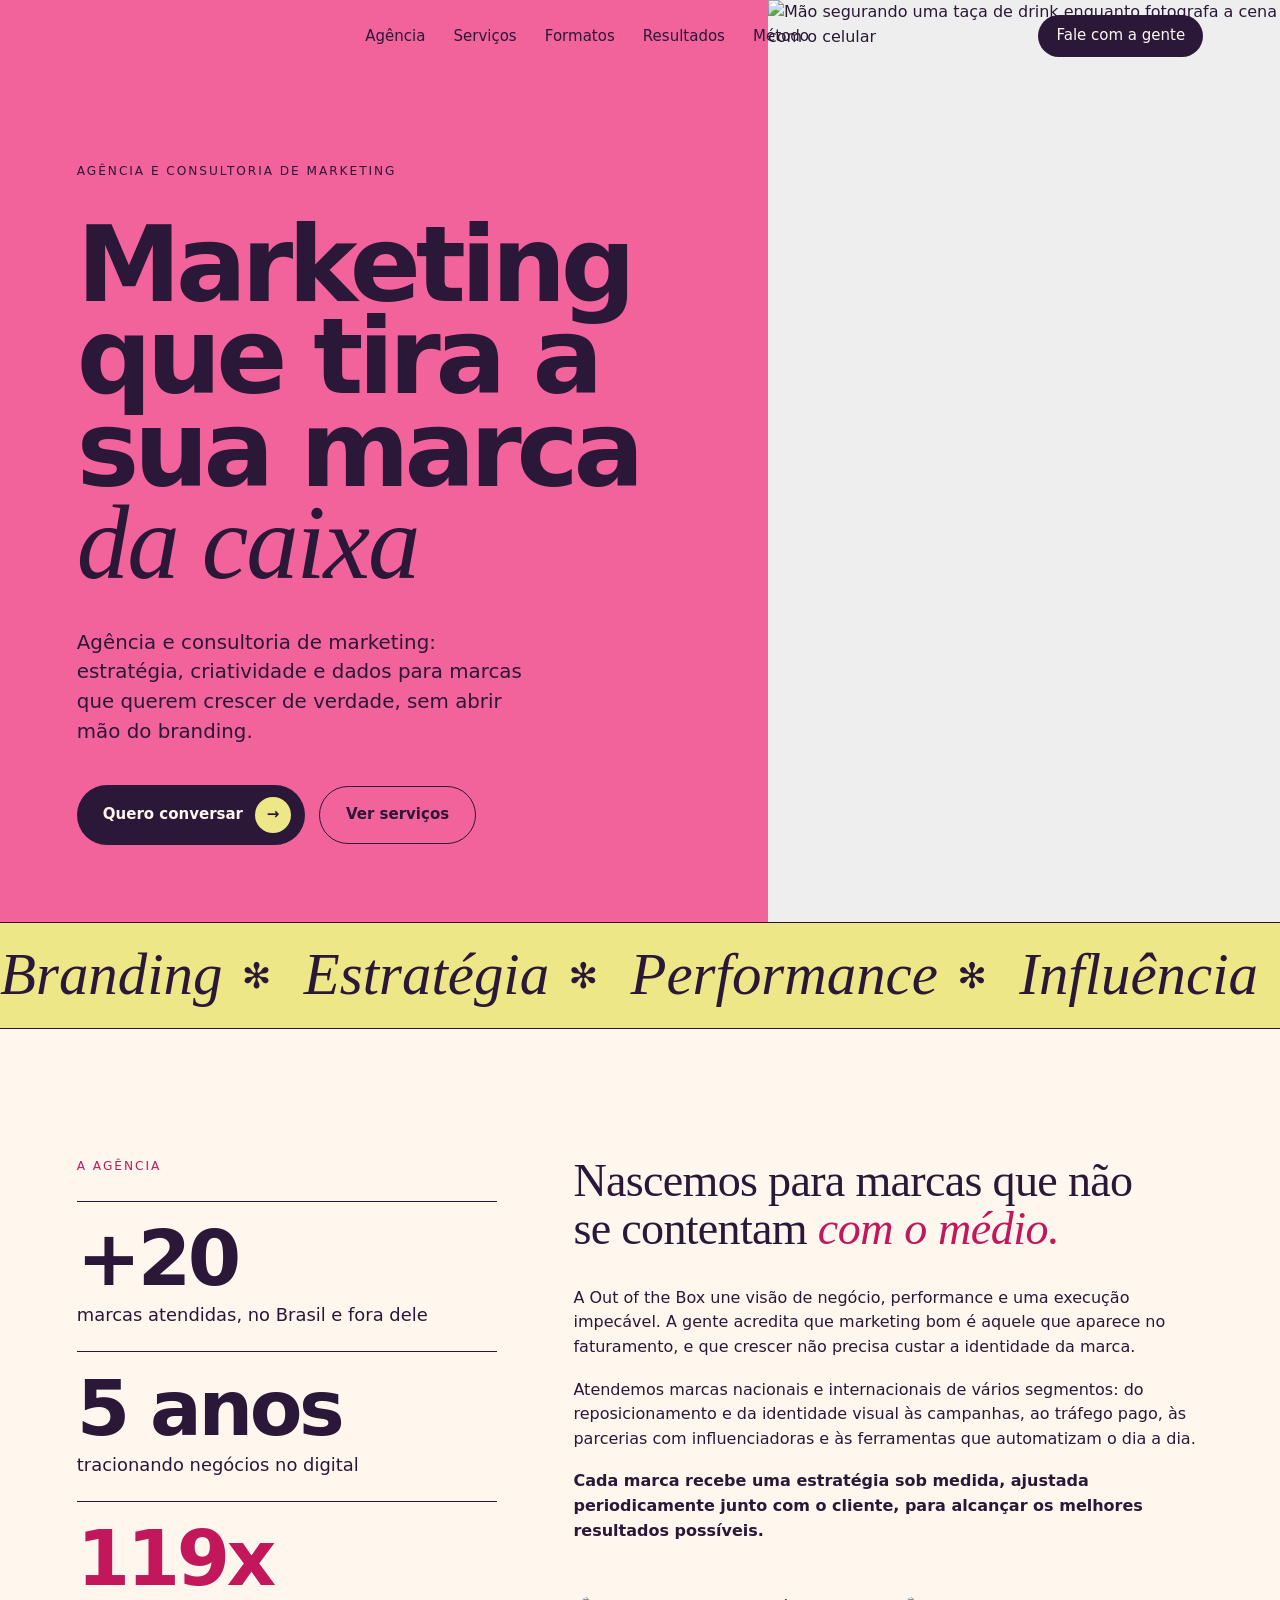
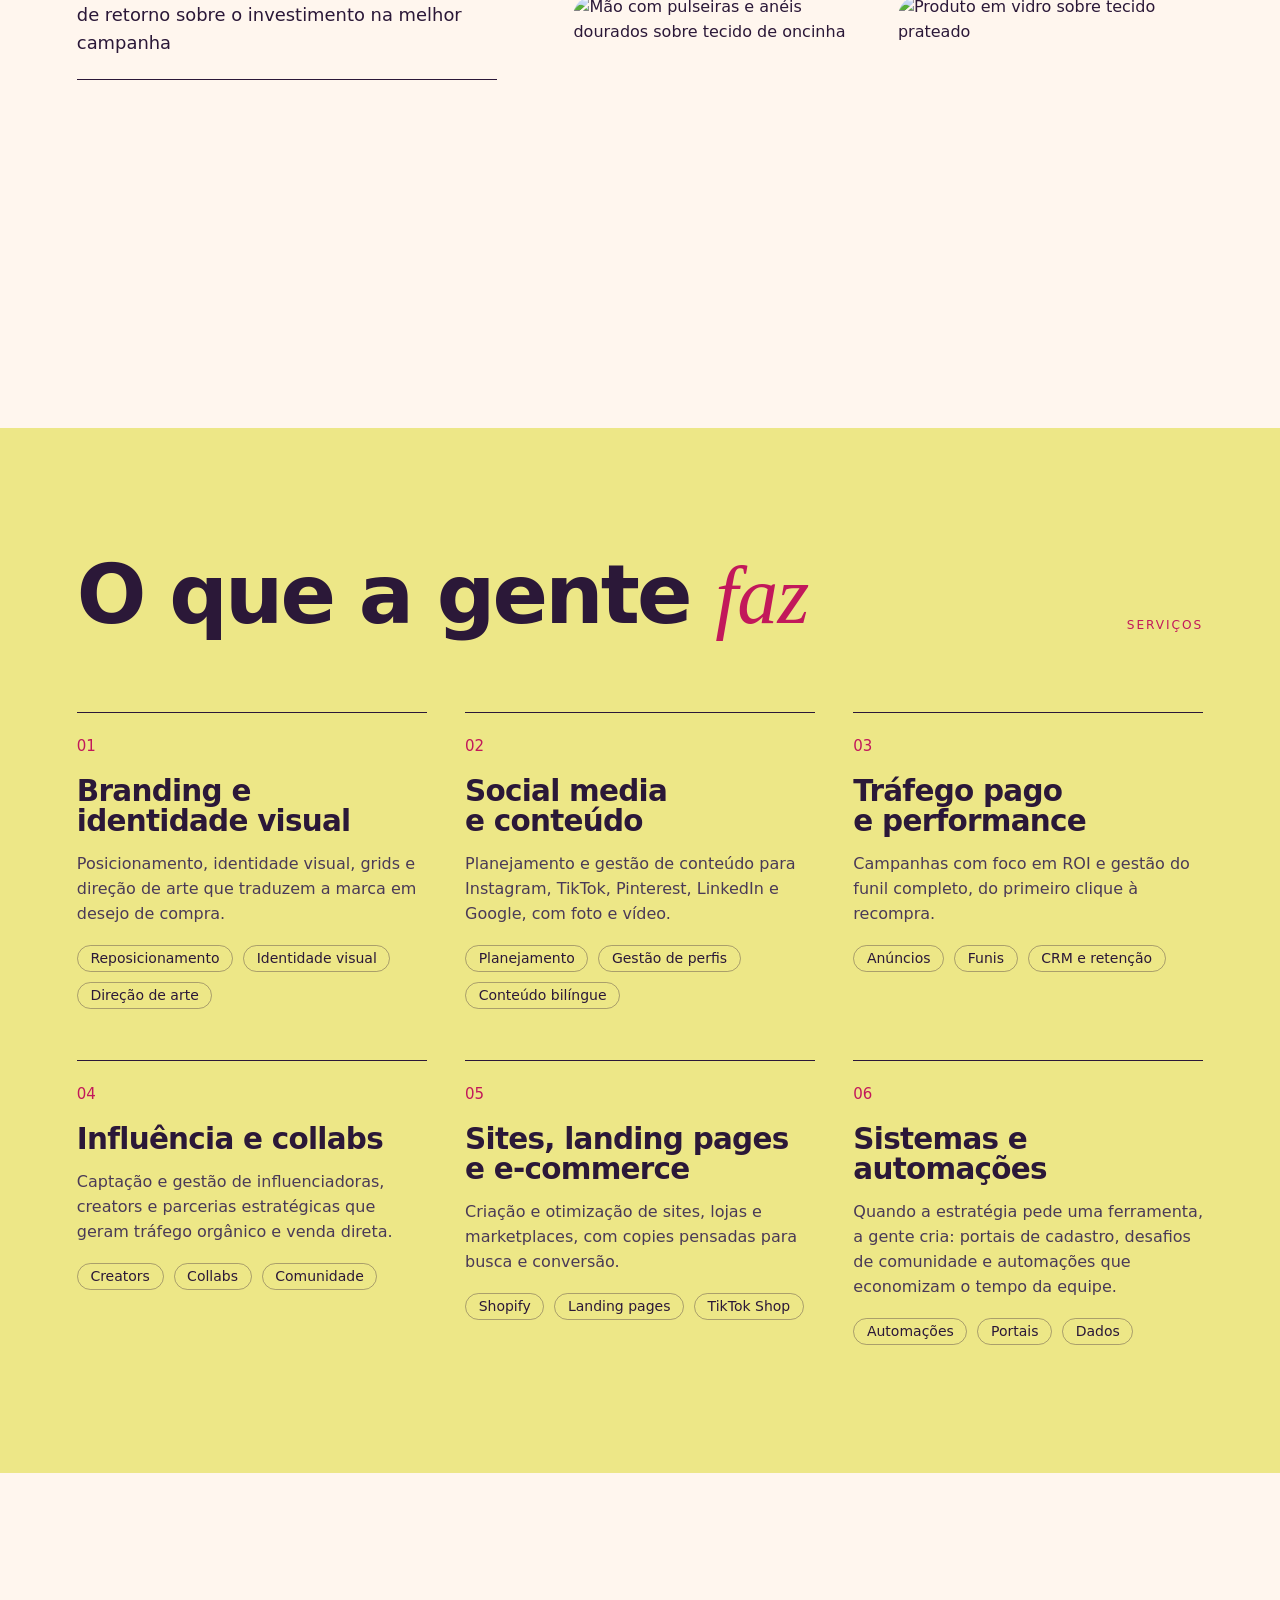
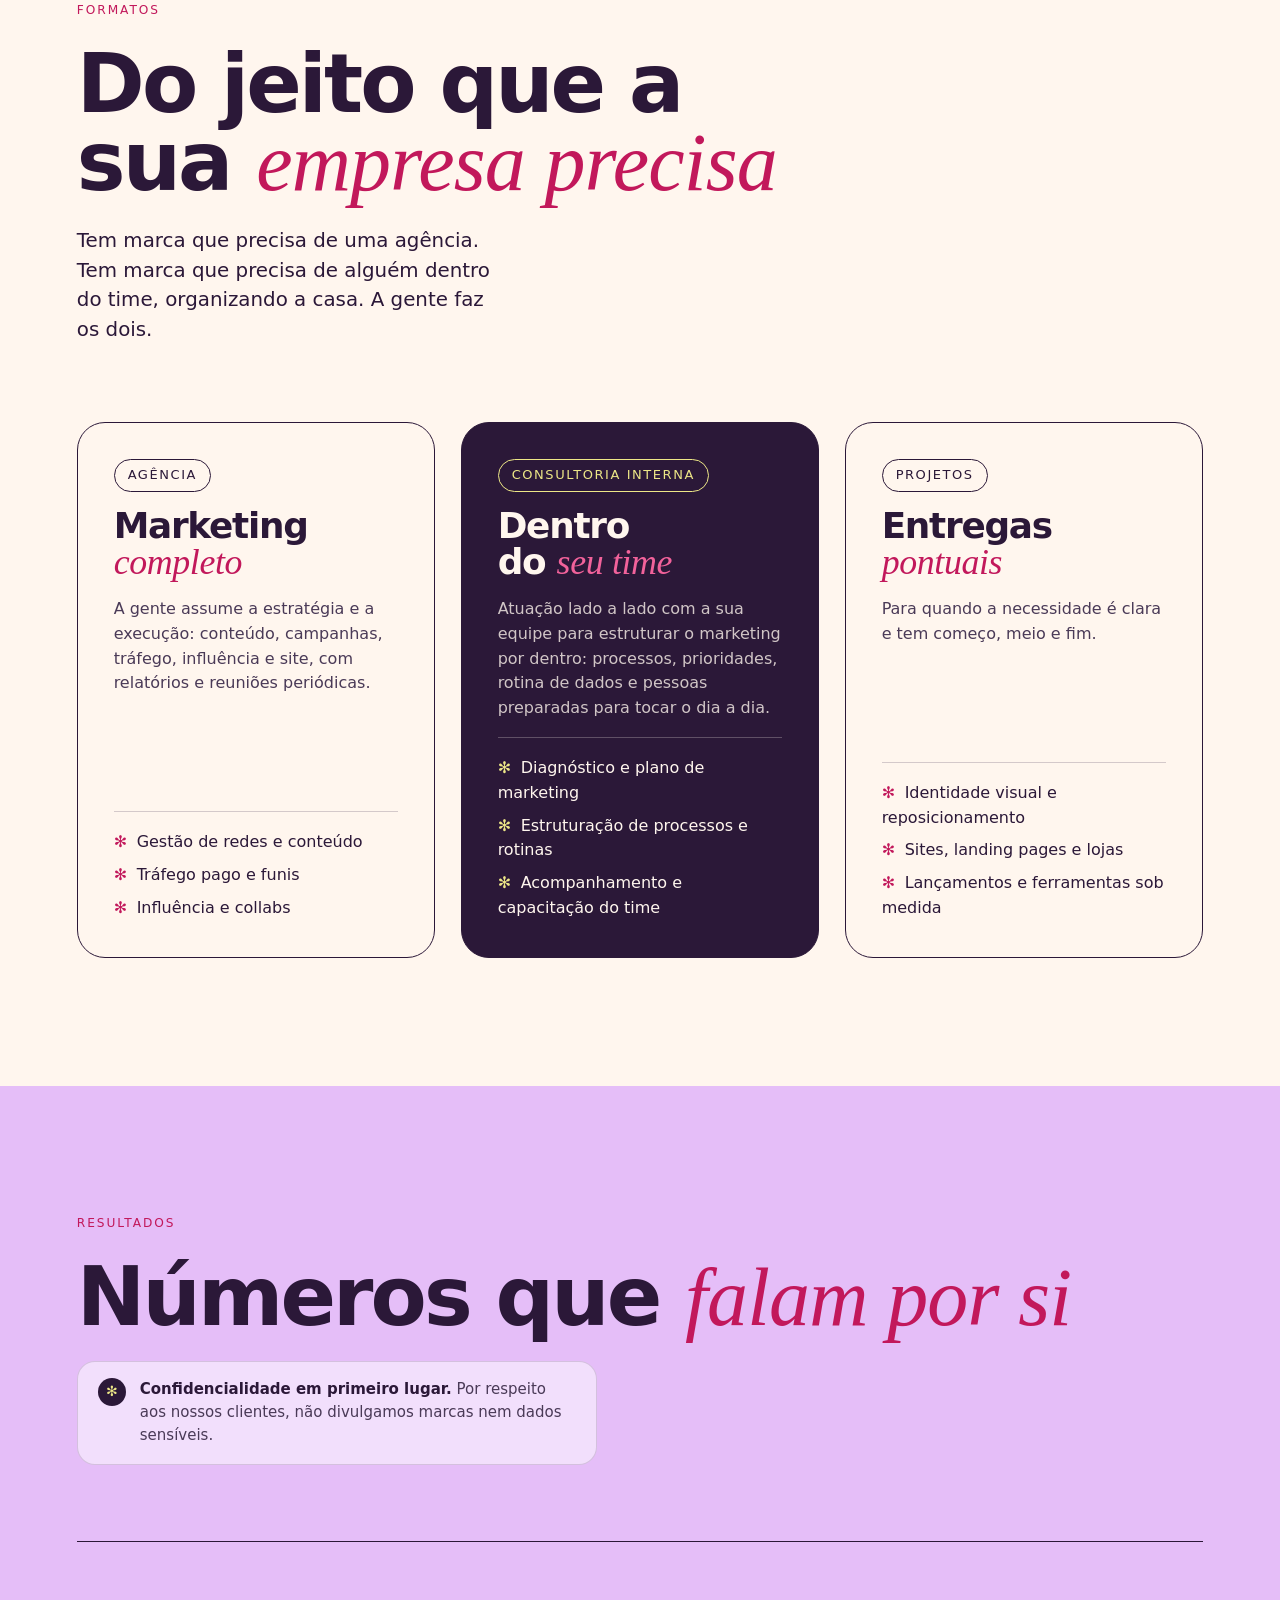
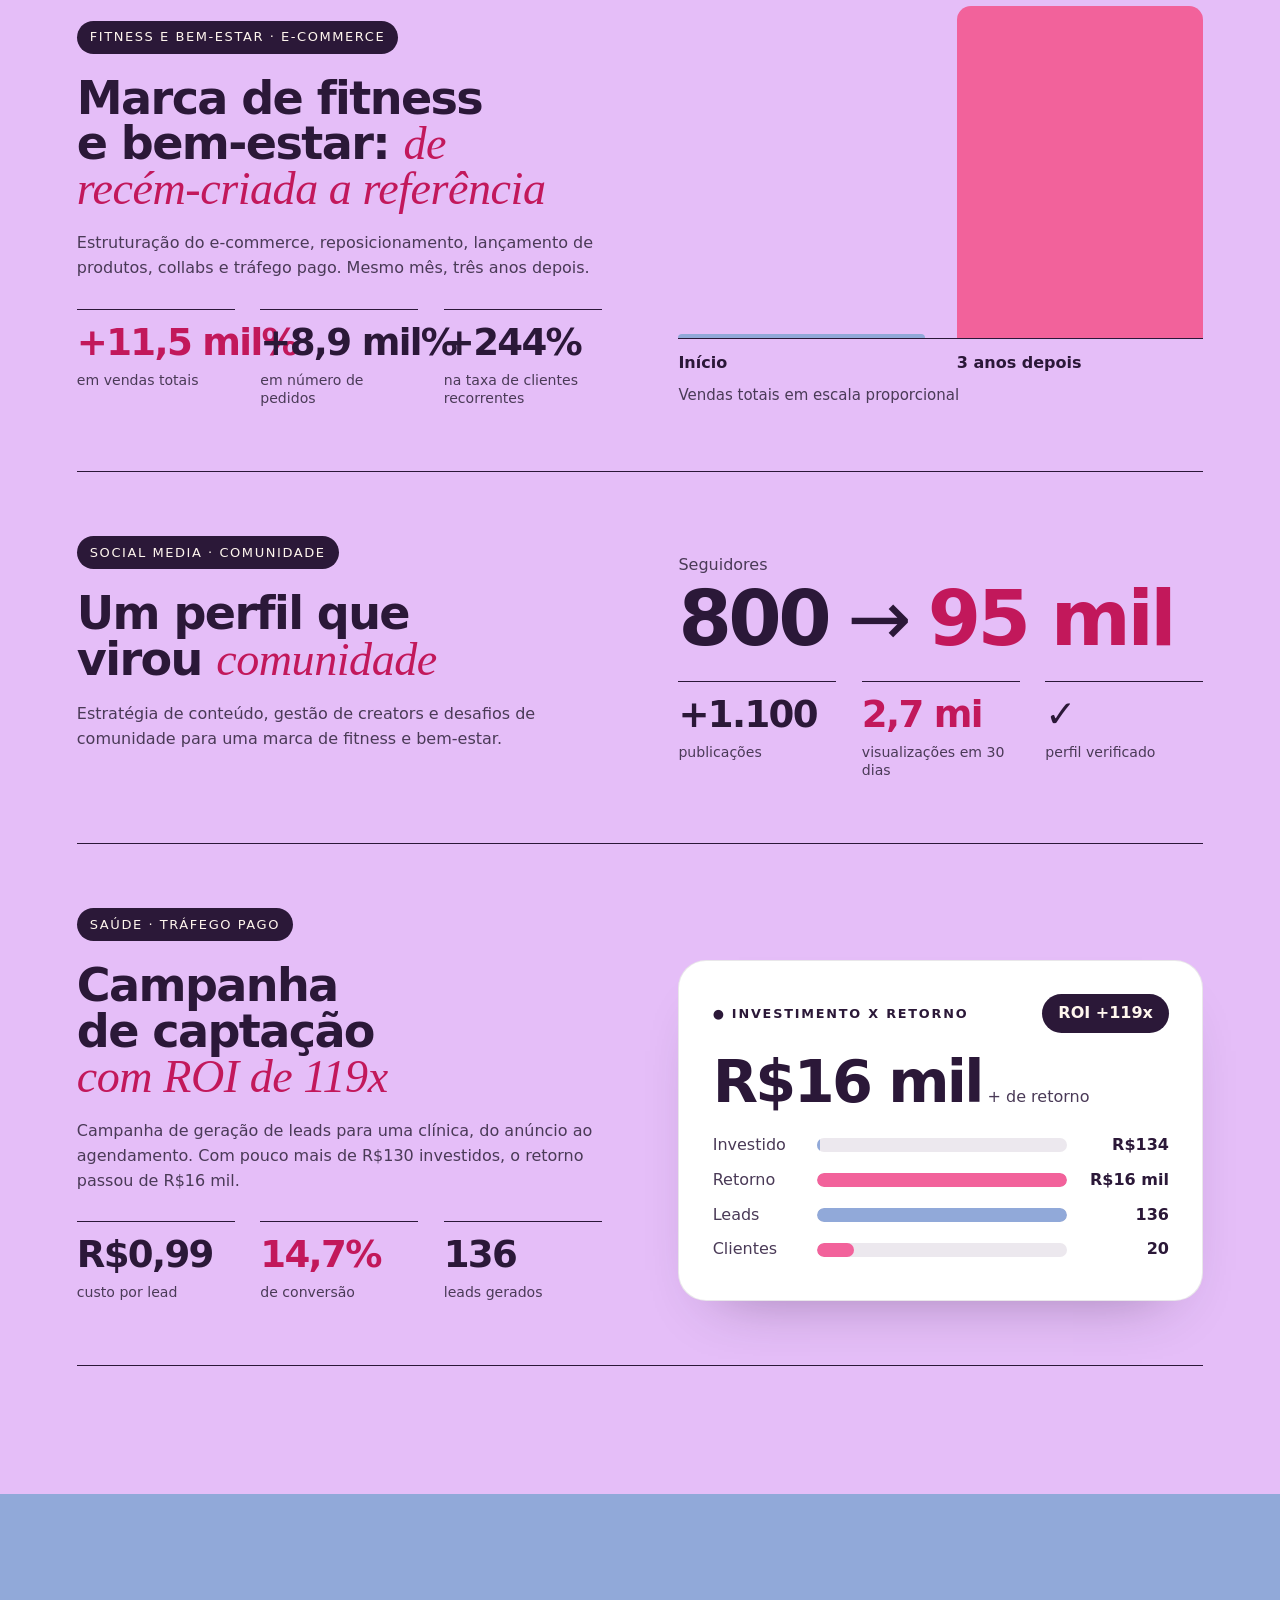
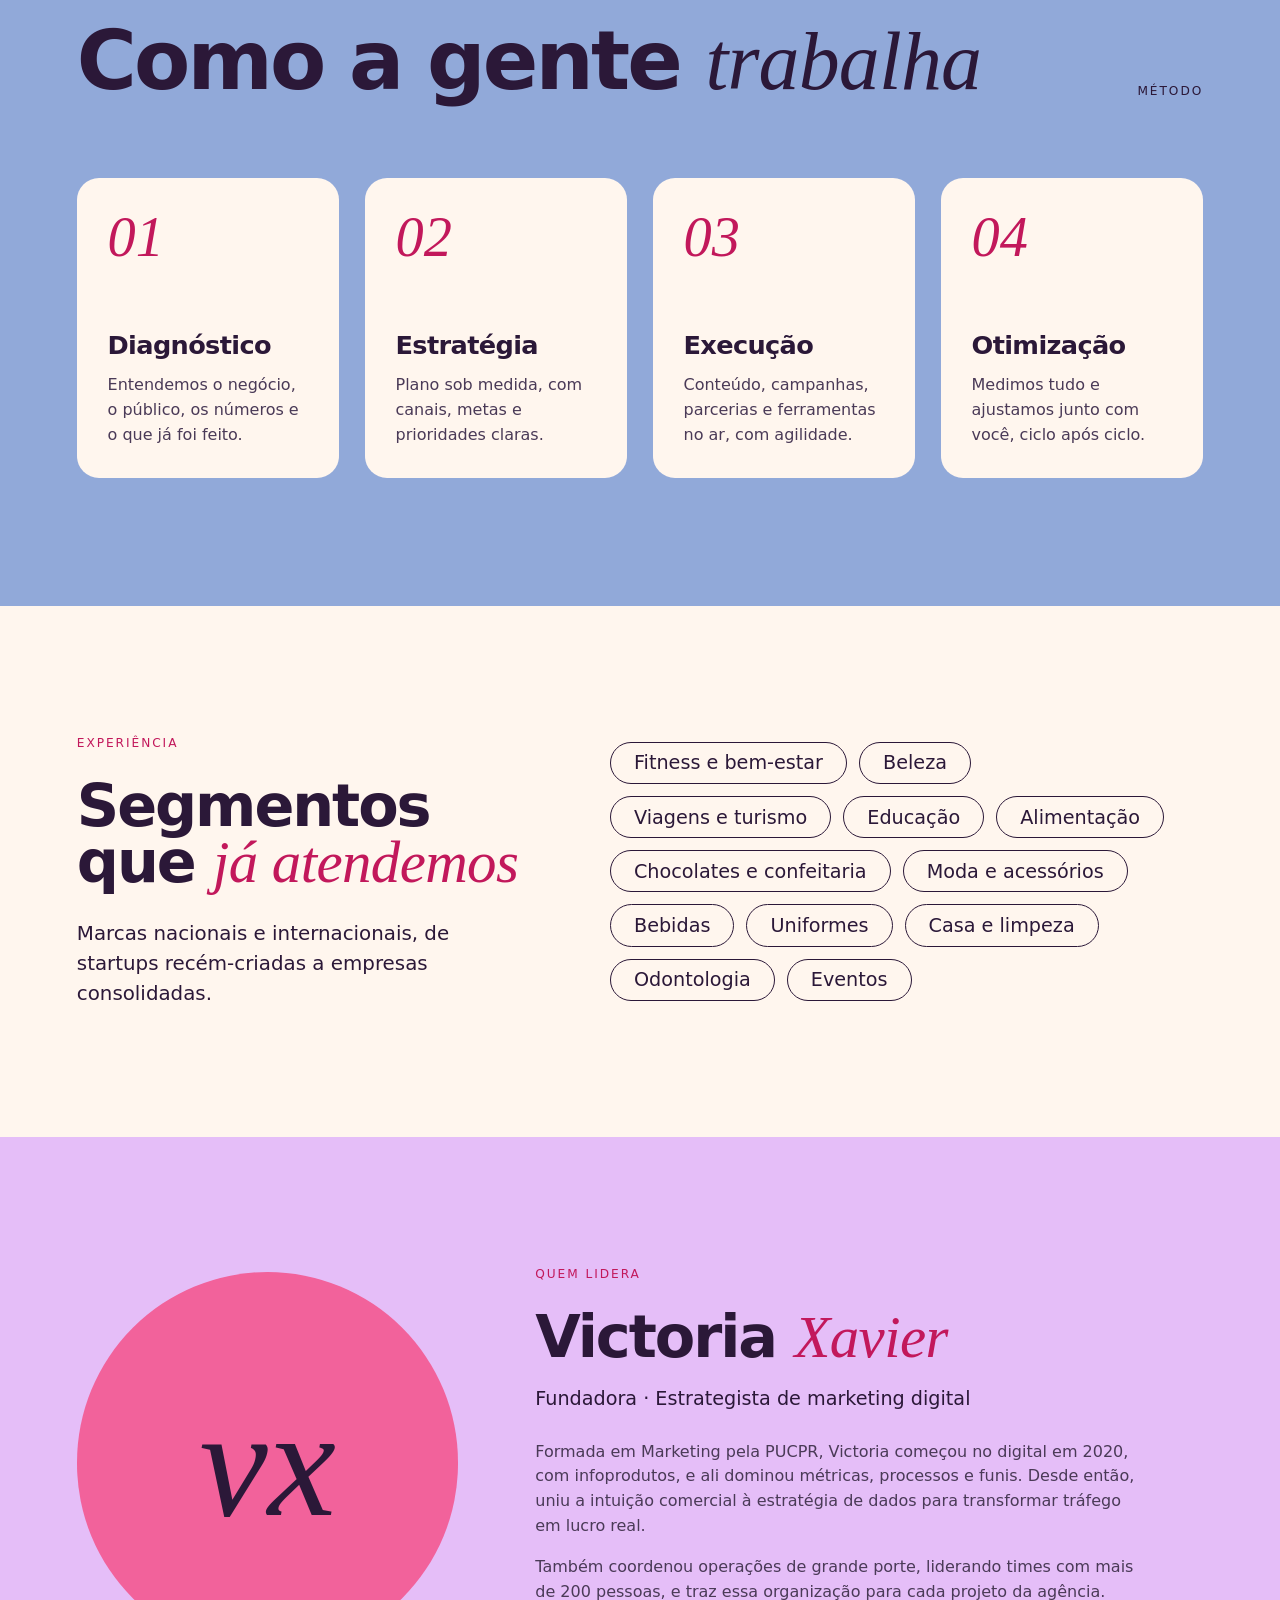
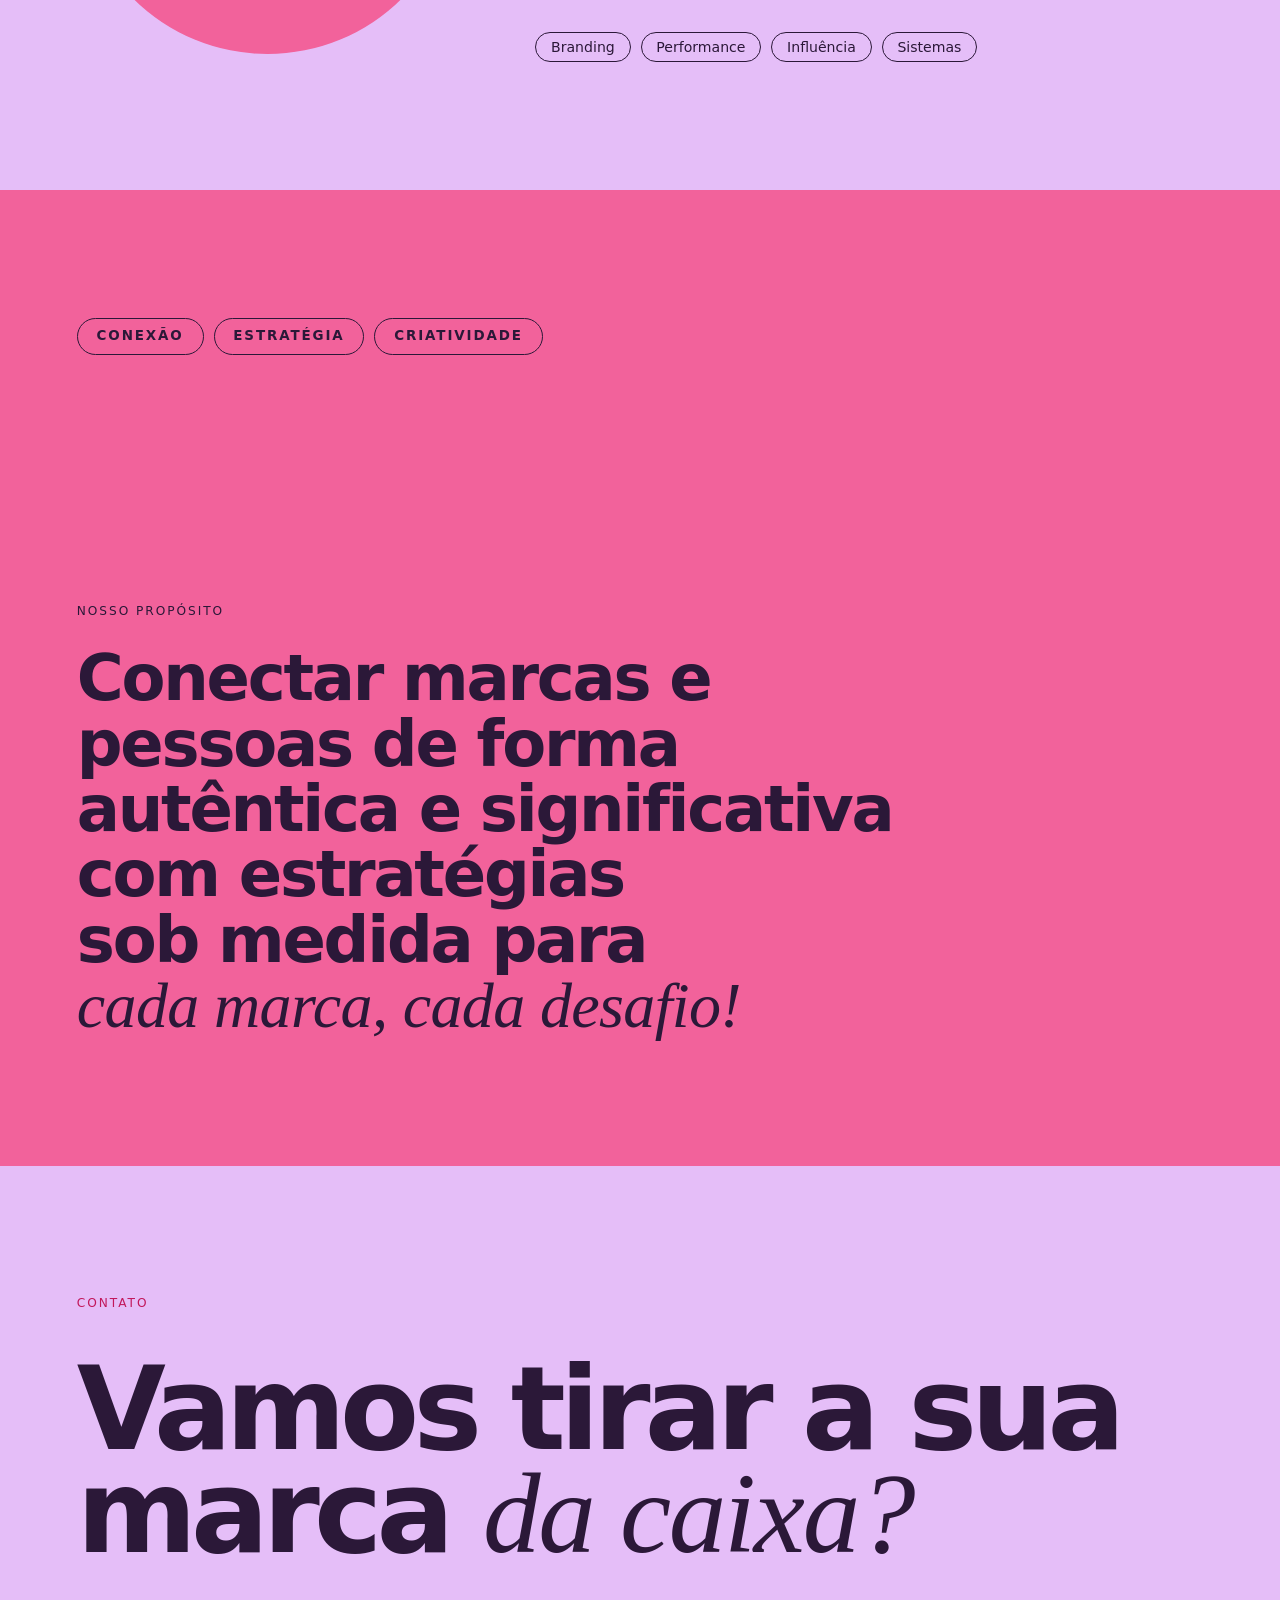
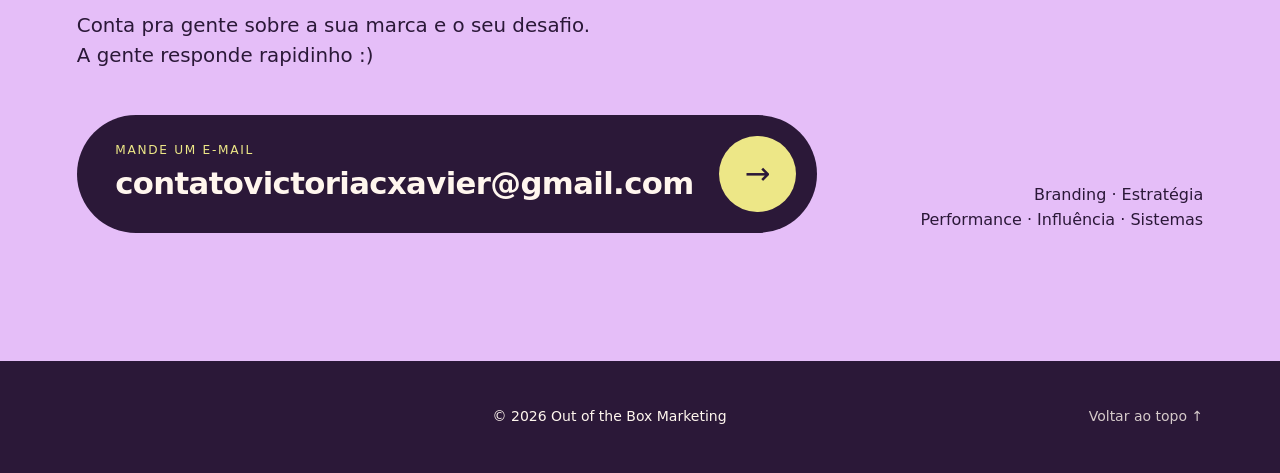
==== commit fc5e4120: "Add consulting formats section and soften case identifiers New "Formatos" section (agency, in-house " ====
--- a/site/index.html
+++ b/site/index.html
@@ -3,15 +3,15 @@
 <head>
 <meta charset="utf-8">
 <meta name="viewport" content="width=device-width, initial-scale=1">
-<title>Out of the Box · Marketing estratégico</title>
-<meta name="description" content="Out of the Box é uma agência de marketing estratégico: branding, social media, tráfego pago, influência e sistemas para marcas que querem escalar o faturamento de verdade.">
+<title>Out of the Box · Agência e consultoria de marketing</title>
+<meta name="description" content="Out of the Box é uma agência e consultoria de marketing: branding, social media, tráfego pago, influência e sistemas para marcas que querem escalar o faturamento de verdade.">
 <link rel="icon" type="image/png" sizes="32x32" href="/favicon-32.png">
 <link rel="icon" type="image/png" sizes="512x512" href="/favicon-512.png">
 <link rel="apple-touch-icon" href="/apple-touch-icon.png">
 <meta name="theme-color" content="#F2629B">
 <meta property="og:type" content="website">
 <meta property="og:url" content="https://ootbmarketing.com.br/">
-<meta property="og:title" content="Out of the Box · Marketing estratégico">
+<meta property="og:title" content="Out of the Box · Agência e consultoria de marketing">
 <meta property="og:description" content="Branding, performance, influência e sistemas para marcas que querem crescer.">
 <meta property="og:image" content="https://ootbmarketing.com.br/og-image.png">
 <meta property="og:image:width" content="1200">
@@ -172,6 +172,23 @@
 @media (max-width:900px){.case{grid-template-columns:1fr;align-items:start}}
 @media (max-width:480px){.kpi3{grid-template-columns:1fr 1fr}.meter{grid-template-columns:66px 1fr 4.8em;gap:10px;font-size:15px}}
 
+/* FORMATOS */
+.models{display:grid;grid-template-columns:repeat(3,1fr);gap:clamp(16px,2vw,32px);align-items:stretch}
+.model{border:1.5px solid var(--ink);border-radius:28px;padding:clamp(24px,2.8vw,44px);display:flex;flex-direction:column;gap:16px;background:var(--cream)}
+.model .tag{align-self:flex-start;font-size:13px;letter-spacing:.12em;text-transform:uppercase;border:1.5px solid currentColor;border-radius:999px;padding:.45em 1em}
+.model h3{font-size:clamp(30px,2.8vw,48px);letter-spacing:-.035em;line-height:1}
+.model h3 em{color:var(--accent)}
+.model p{color:var(--ink-soft)}
+.model ul{list-style:none;margin:auto 0 0;padding:18px 0 0;border-top:1px solid rgba(43,24,56,.2);display:grid;gap:8px}
+.model li::before{content:"✻";color:var(--accent);margin-right:.6em}
+.model.feat{background:var(--ink);color:var(--cream);border-color:var(--ink)}
+.model.feat p{color:rgba(255,246,238,.78)}
+.model.feat h3 em{color:var(--pink)}
+.model.feat .tag{color:var(--yellow)}
+.model.feat ul{border-color:rgba(255,246,238,.25)}
+.model.feat li::before{color:var(--yellow)}
+@media (max-width:1000px){.models{grid-template-columns:1fr}}
+
 /* MÉTODO */
 .steps{display:grid;grid-template-columns:repeat(4,1fr);gap:clamp(16px,2vw,32px)}
 .step{background:var(--cream);border-radius:var(--radius);padding:clamp(22px,2.4vw,36px);display:flex;flex-direction:column;gap:14px;min-height:300px}
@@ -238,6 +255,7 @@
       <ul>
         <li><a href="#sobre">Agência</a></li>
         <li><a href="#servicos">Serviços</a></li>
+        <li><a href="#formatos">Formatos</a></li>
         <li><a href="#resultados">Resultados</a></li>
         <li><a href="#metodo">Método</a></li>
       </ul>
@@ -251,9 +269,9 @@
 <!-- HERO -->
 <section class="hero" aria-label="Apresentação">
   <div class="hero-copy">
-    <p class="eyebrow ink" style="margin:0">Agência de marketing estratégico</p>
+    <p class="eyebrow ink" style="margin:0">Agência e consultoria de marketing</p>
     <h1>Marketing que tira a sua marca <em>da caixa</em></h1>
-    <p class="lead">Estratégia, criatividade e dados para marcas que querem crescer de verdade, sem abrir mão do branding.</p>
+    <p class="lead">Agência e consultoria de marketing: estratégia, criatividade e dados para marcas que querem crescer de verdade, sem abrir mão do branding.</p>
     <div class="hero-actions">
       <a class="btn" href="#contato">Quero conversar <span aria-hidden="true">→</span></a>
       <a class="btn ghost" href="#servicos">Ver serviços</a>
@@ -310,6 +328,39 @@
   </div>
 </section>
 
+<!-- FORMATOS -->
+<section class="bg-cream" id="formatos">
+  <div class="wrap">
+    <div class="head rv">
+      <div>
+        <p class="eyebrow">Formatos</p>
+        <h2 class="h-lg">Do jeito que a sua <em>empresa precisa</em></h2>
+      </div>
+      <p class="lead" style="max-width:34ch">Tem marca que precisa de uma agência. Tem marca que precisa de alguém dentro do time, organizando a casa. A gente faz os dois.</p>
+    </div>
+    <div class="models">
+      <article class="model rv">
+        <span class="tag">Agência</span>
+        <h3>Marketing <em>completo</em></h3>
+        <p>A gente assume a estratégia e a execução: conteúdo, campanhas, tráfego, influência e site, com relatórios e reuniões periódicas.</p>
+        <ul><li>Gestão de redes e conteúdo</li><li>Tráfego pago e funis</li><li>Influência e collabs</li></ul>
+      </article>
+      <article class="model feat rv">
+        <span class="tag">Consultoria interna</span>
+        <h3>Dentro do <em>seu time</em></h3>
+        <p>Atuação lado a lado com a sua equipe para estruturar o marketing por dentro: processos, prioridades, rotina de dados e pessoas preparadas para tocar o dia a dia.</p>
+        <ul><li>Diagnóstico e plano de marketing</li><li>Estruturação de processos e rotinas</li><li>Acompanhamento e capacitação do time</li></ul>
+      </article>
+      <article class="model rv">
+        <span class="tag">Projetos</span>
+        <h3>Entregas <em>pontuais</em></h3>
+        <p>Para quando a necessidade é clara e tem começo, meio e fim.</p>
+        <ul><li>Identidade visual e reposicionamento</li><li>Sites, landing pages e lojas</li><li>Lançamentos e ferramentas sob medida</li></ul>
+      </article>
+    </div>
+  </div>
+</section>
+
 <!-- RESULTADOS -->
 <section class="bg-lilac" id="resultados">
   <div class="wrap">
@@ -318,13 +369,13 @@
         <p class="eyebrow">Resultados</p>
         <h2 class="h-lg">Números que <em>falam por si</em></h2>
       </div>
-      <p class="note"><i aria-hidden="true">✻</i><span><b>Confidencialidade em primeiro lugar.</b> Por respeito aos nossos clientes, não divulgamos marcas nem dados sensíveis. Cases completos podem ser apresentados em reunião.</span></p>
+      <p class="note"><i aria-hidden="true">✻</i><span><b>Confidencialidade em primeiro lugar.</b> Por respeito aos nossos clientes, não divulgamos marcas nem dados sensíveis.</span></p>
     </div>
 
     <article class="case rv">
       <div>
-        <span class="seg">Saúde e beleza · E-commerce</span>
-        <h3>Marca de suplementos: <em>de recém-criada a referência</em></h3>
+        <span class="seg">Fitness e bem-estar · E-commerce</span>
+        <h3>Marca de fitness e bem-estar: <em>de recém-criada a referência</em></h3>
         <p class="desc">Estruturação do e-commerce, reposicionamento, lançamento de produtos, collabs e tráfego pago. Mesmo mês, três anos depois.</p>
         <div class="kpi3">
           <div><span class="num accent">+11,5 mil%</span><p>em vendas totais</p></div>
@@ -343,7 +394,7 @@
       <div>
         <span class="seg">Social media · Comunidade</span>
         <h3>Um perfil que virou <em>comunidade</em></h3>
-        <p class="desc">Estratégia de conteúdo, gestão de creators e desafios de comunidade para uma marca de saúde e bem-estar.</p>
+        <p class="desc">Estratégia de conteúdo, gestão de creators e desafios de comunidade para uma marca de fitness e bem-estar.</p>
       </div>
       <div>
         <p class="ba-label">Seguidores</p>
@@ -404,7 +455,7 @@
       <p class="lead">Marcas nacionais e internacionais, de startups recém-criadas a empresas consolidadas.</p>
     </div>
     <ul class="tags rv">
-      <li>Saúde e beleza</li><li>Suplementos</li><li>Viagens e turismo</li><li>Educação</li><li>Alimentação</li><li>Chocolates e confeitaria</li><li>Moda e acessórios</li><li>Bebidas</li><li>Uniformes</li><li>Casa e limpeza</li><li>Odontologia</li><li>Eventos</li>
+      <li>Fitness e bem-estar</li><li>Beleza</li><li>Viagens e turismo</li><li>Educação</li><li>Alimentação</li><li>Chocolates e confeitaria</li><li>Moda e acessórios</li><li>Bebidas</li><li>Uniformes</li><li>Casa e limpeza</li><li>Odontologia</li><li>Eventos</li>
     </ul>
   </div>
 </section>
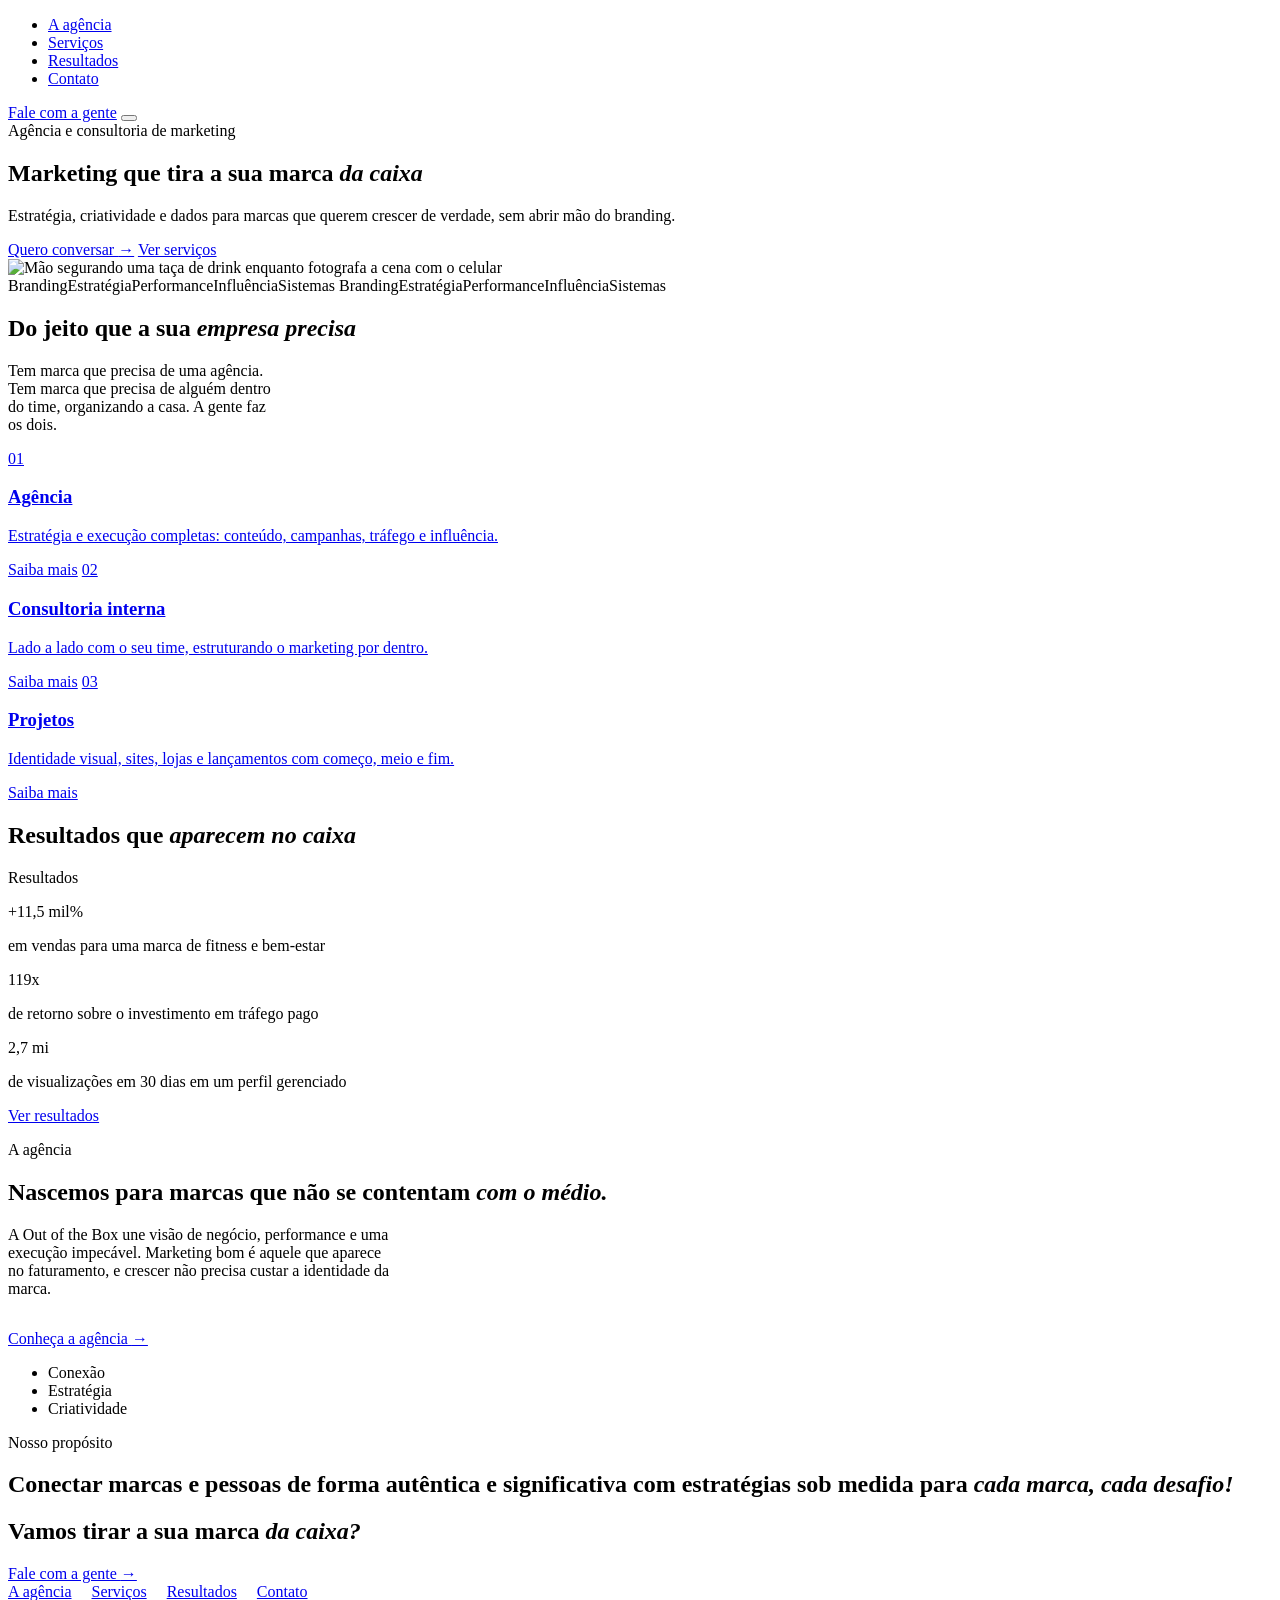
==== commit ca73a91b: "Split agency site into separate pages with a contact form Pages: início, agência, serviços, resultad" ====
--- a/site/index.html
+++ b/site/index.html
@@ -4,277 +4,55 @@
 <meta charset="utf-8">
 <meta name="viewport" content="width=device-width, initial-scale=1">
 <title>Out of the Box · Agência e consultoria de marketing</title>
-<meta name="description" content="Out of the Box é uma agência e consultoria de marketing: branding, social media, tráfego pago, influência e sistemas para marcas que querem escalar o faturamento de verdade.">
+<meta name="description" content="Agência e consultoria de marketing: branding, social media, tráfego pago, influência e sistemas para marcas que querem escalar o faturamento de verdade.">
 <link rel="icon" type="image/png" sizes="32x32" href="/favicon-32.png">
 <link rel="icon" type="image/png" sizes="512x512" href="/favicon-512.png">
 <link rel="apple-touch-icon" href="/apple-touch-icon.png">
 <meta name="theme-color" content="#F2629B">
 <meta property="og:type" content="website">
-<meta property="og:url" content="https://ootbmarketing.com.br/">
+<meta property="og:site_name" content="Out of the Box">
+<meta property="og:url" content="https://ootbmarketing.com.br">
 <meta property="og:title" content="Out of the Box · Agência e consultoria de marketing">
-<meta property="og:description" content="Branding, performance, influência e sistemas para marcas que querem crescer.">
+<meta property="og:description" content="Agência e consultoria de marketing: branding, social media, tráfego pago, influência e sistemas para marcas que querem escalar o faturamento de verdade.">
 <meta property="og:image" content="https://ootbmarketing.com.br/og-image.png">
 <meta property="og:image:width" content="1200">
 <meta property="og:image:height" content="630">
 <meta name="twitter:card" content="summary_large_image">
 <meta name="twitter:image" content="https://ootbmarketing.com.br/og-image.png">
-<link rel="canonical" href="https://ootbmarketing.com.br/">
+<link rel="canonical" href="https://ootbmarketing.com.br">
 <link rel="preload" href="/assets/0081c60b.woff2" as="font" type="font/woff2" crossorigin>
 <link rel="preload" href="/assets/fa061763.woff2" as="font" type="font/woff2" crossorigin>
-<style>
-@font-face{font-family:'Bricolage Grotesque';font-weight:300 800;font-display:swap;src:url(/assets/41382efe.woff2) format('woff2');unicode-range:U+0100-02BA,U+02BD-02C5,U+02C7-02CC,U+02CE-02D7,U+02DD-02FF,U+0304,U+0308,U+0329,U+1D00-1DBF,U+1E00-1E9F,U+1EF2-1EFF,U+2020,U+20A0-20AB,U+20AD-20C4,U+2113,U+2C60-2C7F,U+A720-A7FF}
-@font-face{font-family:'Bricolage Grotesque';font-weight:300 800;font-display:swap;src:url(/assets/0081c60b.woff2) format('woff2');unicode-range:U+0000-00FF,U+0131,U+0152-0153,U+02BB-02BC,U+02C6,U+02DA,U+02DC,U+0304,U+0308,U+0329,U+2000-206F,U+20AC,U+2122,U+2191,U+2193,U+2212,U+2215,U+FEFF,U+FFFD}
-@font-face{font-family:'Instrument Serif';font-style:italic;font-display:swap;src:url(/assets/1c1978ce.woff2) format('woff2');unicode-range:U+0100-02BA,U+02BD-02C5,U+02C7-02CC,U+02CE-02D7,U+02DD-02FF,U+0304,U+0308,U+0329,U+1D00-1DBF,U+1E00-1E9F,U+1EF2-1EFF,U+2020,U+20A0-20AB,U+20AD-20C4,U+2113,U+2C60-2C7F,U+A720-A7FF}
-@font-face{font-family:'Instrument Serif';font-style:italic;font-display:swap;src:url(/assets/fa061763.woff2) format('woff2');unicode-range:U+0000-00FF,U+0131,U+0152-0153,U+02BB-02BC,U+02C6,U+02DA,U+02DC,U+0304,U+0308,U+0329,U+2000-206F,U+20AC,U+2122,U+2191,U+2193,U+2212,U+2215,U+FEFF,U+FFFD}
-@font-face{font-family:'Instrument Serif';font-style:normal;font-display:swap;src:url(/assets/a2b3ad9a.woff2) format('woff2');unicode-range:U+0100-02BA,U+02BD-02C5,U+02C7-02CC,U+02CE-02D7,U+02DD-02FF,U+0304,U+0308,U+0329,U+1D00-1DBF,U+1E00-1E9F,U+1EF2-1EFF,U+2020,U+20A0-20AB,U+20AD-20C4,U+2113,U+2C60-2C7F,U+A720-A7FF}
-@font-face{font-family:'Instrument Serif';font-style:normal;font-display:swap;src:url(/assets/3aa11b1a.woff2) format('woff2');unicode-range:U+0000-00FF,U+0131,U+0152-0153,U+02BB-02BC,U+02C6,U+02DA,U+02DC,U+0304,U+0308,U+0329,U+2000-206F,U+20AC,U+2122,U+2191,U+2193,U+2212,U+2215,U+FEFF,U+FFFD}
-
-:root{
-  --pink:#F2629B; --yellow:#EDE787; --lilac:#E5BEF8; --blue:#91A9D9; --cream:#FFF6EE;
-  --ink:#2B1838; --ink-soft:#4a3a57; --accent:#C2185B; --white:#fff;
-  --sans:'Bricolage Grotesque',system-ui,-apple-system,'Segoe UI',sans-serif;
-  --serif:'Instrument Serif',Georgia,serif;
-  --gutter:clamp(16px,6vw,96px);
-  --max:1440px;
-  --radius:22px;
-}
-*{box-sizing:border-box}
-html{scroll-behavior:smooth;-webkit-text-size-adjust:100%}
-body{margin:0;background:var(--cream);color:var(--ink);font-family:var(--sans);font-size:clamp(16px,1.15vw,19px);line-height:1.55;overflow-x:hidden}
-img{display:block;max-width:100%;height:auto}
-a{color:inherit}
-h1,h2,h3{margin:0;font-weight:700;letter-spacing:-.035em;line-height:.95;text-wrap:balance}
-p{margin:0}
-em{font-family:var(--serif);font-style:italic;font-weight:400;letter-spacing:-.01em}
-
-.wrap{max-width:var(--max);margin:0 auto;padding:0 var(--gutter)}
-section{padding:clamp(72px,10vw,150px) 0;position:relative}
-.bg-pink{background:var(--pink)} .bg-yellow{background:var(--yellow)} .bg-lilac{background:var(--lilac)}
-.bg-blue{background:var(--blue)} .bg-cream{background:var(--cream)}
-
-.eyebrow{font-size:clamp(12px,.95vw,15px);letter-spacing:.16em;text-transform:uppercase;color:var(--accent);font-weight:500;margin-bottom:clamp(18px,2vw,28px)}
-.eyebrow.ink{color:var(--ink)}
-.h-lg{font-size:clamp(42px,6.4vw,112px)}
-.h-md{font-size:clamp(36px,4.6vw,80px)}
-.h-lg em,.h-md em{color:var(--accent)}
-.lead{font-size:clamp(18px,1.55vw,25px);line-height:1.5;max-width:42ch}
-.head{display:flex;justify-content:space-between;align-items:end;gap:24px;flex-wrap:wrap;margin-bottom:clamp(44px,6vw,96px)}
-.head .eyebrow{margin:0}
-.head > div .eyebrow{margin-bottom:clamp(18px,2vw,28px)}
-
-.tags{display:flex;flex-wrap:wrap;gap:10px;padding:0;margin:0;list-style:none}
-.tags li{border:1.5px solid var(--ink);border-radius:999px;padding:.38em 1.05em;font-size:clamp(14px,1.1vw,18px);line-height:1.2}
-.num{font-weight:700;letter-spacing:-.045em;line-height:.9;white-space:nowrap}
-
-.btn{display:inline-flex;align-items:center;gap:12px;background:var(--ink);color:var(--cream);text-decoration:none;border-radius:999px;padding:12px 14px 12px 26px;font-weight:600;font-size:clamp(15px,1.15vw,18px);transition:transform .25s}
-.btn span{width:36px;height:36px;border-radius:50%;background:var(--yellow);color:var(--ink);display:grid;place-items:center;transition:transform .25s}
-.btn:hover{transform:translateY(-2px)} .btn:hover span{transform:rotate(-30deg)}
-.btn.ghost{background:transparent;color:var(--ink);border:1.5px solid var(--ink);padding:16px 26px}
-
-/* LOGO (recolors the OOTB mark) */
-.logo{display:block;background:var(--ink);-webkit-mask:url(/assets/846576a9.png) no-repeat left center/contain;mask:url(/assets/846576a9.png) no-repeat left center/contain;aspect-ratio:303/226}
-
-/* NAV */
-.nav{position:fixed;inset:0 0 auto 0;z-index:50;transition:background .3s,box-shadow .3s}
-.nav .wrap{display:flex;align-items:center;justify-content:space-between;height:72px}
-.nav.scrolled{background:rgba(255,246,238,.9);backdrop-filter:blur(14px);-webkit-backdrop-filter:blur(14px);box-shadow:0 1px 0 rgba(43,24,56,.08)}
-.nav .logo{height:44px}
-.nav ul{display:flex;gap:clamp(16px,2.2vw,34px);list-style:none;margin:0;padding:0}
-.nav ul a{text-decoration:none;font-size:15px;position:relative}
-.nav ul a::after{content:"";position:absolute;left:0;right:100%;bottom:-3px;height:1.5px;background:currentColor;transition:right .25s}
-.nav ul a:hover::after{right:0}
-.nav .cta{background:var(--ink);color:var(--cream);text-decoration:none;padding:9px 18px;border-radius:999px;font-size:15px;white-space:nowrap}
-@media (max-width:900px){.nav ul{display:none}}
-
-/* HERO */
-.hero{padding:0;display:grid;grid-template-columns:1.5fr 1fr;min-height:min(100svh,980px)}
-.hero-copy{background:var(--pink);padding:calc(72px + clamp(48px,7vw,110px)) var(--gutter) clamp(48px,6vw,90px);display:flex;flex-direction:column;justify-content:center;gap:clamp(24px,3vw,40px)}
-.hero h1{font-size:clamp(54px,8.2vw,150px);letter-spacing:-.05em;line-height:.88}
-.hero h1 em{color:var(--ink);letter-spacing:-.02em}
-.hero .lead{max-width:36ch}
-.hero-actions{display:flex;gap:14px;flex-wrap:wrap;align-items:center}
-.hero-photo{position:relative;overflow:hidden;background:#eee}
-.hero-photo img{position:absolute;inset:0;width:100%;height:100%;object-fit:cover;object-position:60% 50%}
-@media (max-width:860px){.hero{grid-template-columns:1fr;min-height:0}.hero-photo{aspect-ratio:4/3.4}}
-
-/* MARQUEE */
-.marquee{background:var(--yellow);overflow:hidden;padding:clamp(14px,1.8vw,26px) 0;border-block:1.5px solid var(--ink)}
-.marquee-track{display:flex;width:max-content;animation:scroll 32s linear infinite}
-.marquee span{font-family:var(--serif);font-style:italic;font-size:clamp(34px,4.6vw,76px);line-height:1;white-space:nowrap;padding-right:.55em}
-.marquee span::after{content:"✻";font-style:normal;font-family:var(--sans);font-size:.6em;padding-left:.55em;vertical-align:.18em}
-@keyframes scroll{to{transform:translateX(-50%)}}
-@media (prefers-reduced-motion:reduce){.marquee-track{animation:none}}
-
-/* SOBRE */
-.about{display:grid;grid-template-columns:1fr 1.5fr;gap:clamp(40px,6vw,110px);align-items:start}
-.stats .stat{padding:22px 0;border-bottom:1.5px solid var(--ink)}
-.stats .stat:first-of-type{border-top:1.5px solid var(--ink)}
-.stat .num{font-size:clamp(56px,6vw,104px)}
-.stat .num.accent{color:var(--accent)}
-.stat p{font-size:clamp(17px,1.4vw,22px);margin-top:8px}
-.about-text h2{font-family:var(--serif);font-weight:400;font-size:clamp(34px,3.6vw,60px);letter-spacing:-.015em;line-height:1.05;margin-bottom:32px}
-.about-text h2 em{color:var(--accent)}
-.about-text p{max-width:62ch}
-.about-text p+p{margin-top:1.1em}
-.about-text strong{font-weight:650}
-.moods{display:grid;grid-template-columns:1fr 1fr;gap:clamp(12px,1.5vw,22px);margin-top:clamp(36px,4vw,56px)}
-.moods img{border-radius:var(--radius);aspect-ratio:1;object-fit:cover;width:100%}
-@media (max-width:900px){.about{grid-template-columns:1fr}.about-text{order:-1}}
-
-/* SERVIÇOS */
-.services{display:grid;grid-template-columns:repeat(3,1fr);gap:clamp(36px,4vw,64px) clamp(24px,3vw,48px)}
-.svc{border-top:1.5px solid var(--ink);padding-top:22px}
-.svc .n{color:var(--accent);font-size:15px;margin-bottom:18px}
-.svc h3{font-size:clamp(26px,2.3vw,38px);letter-spacing:-.025em;line-height:1.02;margin-bottom:16px}
-.svc p{color:var(--ink-soft);margin-bottom:18px}
-.svc .tags li{font-size:14px;padding:.3em .9em;border-color:rgba(43,24,56,.35)}
-@media (max-width:1000px){.services{grid-template-columns:1fr 1fr}}
-@media (max-width:600px){.services{grid-template-columns:1fr}}
-
-/* CASES */
-.note{display:flex;gap:14px;align-items:flex-start;background:rgba(255,255,255,.5);border:1.5px solid rgba(43,24,56,.15);border-radius:18px;padding:16px 20px;max-width:520px;font-size:15px;color:var(--ink-soft)}
-.note b{color:var(--ink)}
-.note i{font-style:normal;flex:none;width:28px;height:28px;border-radius:50%;background:var(--ink);color:var(--yellow);display:grid;place-items:center;font-size:14px}
-.case{display:grid;grid-template-columns:1fr 1fr;gap:clamp(40px,6vw,96px);align-items:end;padding:clamp(40px,5vw,72px) 0;border-top:1.5px solid var(--ink)}
-.case:last-child{border-bottom:1.5px solid var(--ink)}
-.case h3{font-size:clamp(32px,3.6vw,60px);letter-spacing:-.035em;line-height:.98;margin:0 0 20px}
-.case h3 em{color:var(--accent)}
-.case .seg{display:inline-block;background:var(--ink);color:var(--cream);font-size:13px;letter-spacing:.12em;text-transform:uppercase;padding:.5em 1em;border-radius:999px;margin-bottom:22px}
-.case p.desc{color:var(--ink-soft);max-width:52ch;margin-bottom:28px}
-.kpi3{display:grid;grid-template-columns:repeat(3,1fr);gap:clamp(16px,2vw,28px)}
-.kpi3 div{border-top:1.5px solid var(--ink);padding-top:16px;min-width:0}
-.kpi3 .num{font-size:clamp(28px,2.9vw,52px)}
-.kpi3 .num.accent{color:var(--accent)}
-.kpi3 p{color:var(--ink-soft);line-height:1.3;margin-top:8px;font-size:clamp(14px,1.1vw,17px)}
-.ba{display:flex;align-items:baseline;flex-wrap:wrap;gap:.25em;font-size:clamp(48px,6vw,104px)}
-.ba .to{color:var(--accent)}
-.ba .arrow{font-weight:400}
-.ba-label{color:var(--ink-soft);margin-bottom:6px}
-.chart{display:grid;grid-template-columns:1fr 1fr;gap:clamp(16px,2.5vw,40px);align-items:end;height:clamp(240px,26vw,400px);border-bottom:1.5px solid var(--ink)}
-.bar{border-radius:14px 14px 0 0;transform-origin:bottom;transition:transform 1.4s cubic-bezier(.2,.8,.2,1)}
-.bar.a{height:1.2%;background:var(--blue)} .bar.b{height:100%;background:var(--pink)}
-.chart-labels{display:grid;grid-template-columns:1fr 1fr;gap:clamp(16px,2.5vw,40px);margin-top:12px;font-weight:650}
-.chart-note{color:var(--ink-soft);margin-top:8px;font-size:15px}
-.js .chart:not(.in) .bar.b{transform:scaleY(.02)}
-.card{background:var(--white);border:1px solid rgba(43,24,56,.1);border-radius:28px;padding:clamp(22px,2.6vw,40px);box-shadow:0 30px 60px -40px rgba(43,24,56,.45);min-width:0}
-.card-top{display:flex;justify-content:space-between;align-items:center;gap:12px;margin-bottom:22px}
-.card-top .lab{font-size:clamp(12px,1vw,15px);letter-spacing:.14em;font-weight:600;text-transform:uppercase}
-.card-top .roi{background:var(--ink);color:var(--cream);padding:.45em 1em;border-radius:999px;font-weight:650;white-space:nowrap}
-.card .big{display:flex;align-items:baseline;flex-wrap:wrap;gap:.35em;margin-bottom:18px}
-.card .big .num{font-size:clamp(44px,4.6vw,80px)}
-.card .big span:last-child{color:var(--ink-soft)}
-.meter{display:grid;grid-template-columns:90px 1fr 5.5em;gap:14px;align-items:center;padding:5px 0;color:var(--ink-soft)}
-.meter b{color:var(--ink);font-weight:650;text-align:right}
-.track{height:14px;background:#ece8ee;border-radius:99px;overflow:hidden}
-.fill{height:100%;border-radius:99px;transition:width 1.2s cubic-bezier(.2,.8,.2,1)}
-.fill.p{background:var(--pink)} .fill.b{background:var(--blue)}
-.js .card:not(.in) .fill{width:0!important}
-@media (max-width:900px){.case{grid-template-columns:1fr;align-items:start}}
-@media (max-width:480px){.kpi3{grid-template-columns:1fr 1fr}.meter{grid-template-columns:66px 1fr 4.8em;gap:10px;font-size:15px}}
-
-/* FORMATOS */
-.models{display:grid;grid-template-columns:repeat(3,1fr);gap:clamp(16px,2vw,32px);align-items:stretch}
-.model{border:1.5px solid var(--ink);border-radius:28px;padding:clamp(24px,2.8vw,44px);display:flex;flex-direction:column;gap:16px;background:var(--cream)}
-.model .tag{align-self:flex-start;font-size:13px;letter-spacing:.12em;text-transform:uppercase;border:1.5px solid currentColor;border-radius:999px;padding:.45em 1em}
-.model h3{font-size:clamp(30px,2.8vw,48px);letter-spacing:-.035em;line-height:1}
-.model h3 em{color:var(--accent)}
-.model p{color:var(--ink-soft)}
-.model ul{list-style:none;margin:auto 0 0;padding:18px 0 0;border-top:1px solid rgba(43,24,56,.2);display:grid;gap:8px}
-.model li::before{content:"✻";color:var(--accent);margin-right:.6em}
-.model.feat{background:var(--ink);color:var(--cream);border-color:var(--ink)}
-.model.feat p{color:rgba(255,246,238,.78)}
-.model.feat h3 em{color:var(--pink)}
-.model.feat .tag{color:var(--yellow)}
-.model.feat ul{border-color:rgba(255,246,238,.25)}
-.model.feat li::before{color:var(--yellow)}
-@media (max-width:1000px){.models{grid-template-columns:1fr}}
-
-/* MÉTODO */
-.steps{display:grid;grid-template-columns:repeat(4,1fr);gap:clamp(16px,2vw,32px)}
-.step{background:var(--cream);border-radius:var(--radius);padding:clamp(22px,2.4vw,36px);display:flex;flex-direction:column;gap:14px;min-height:300px}
-.step .n{font-family:var(--serif);font-style:italic;font-size:clamp(48px,4.4vw,72px);line-height:1;color:var(--accent)}
-.step h3{font-size:clamp(24px,2vw,32px);letter-spacing:-.025em;line-height:1.05;margin-top:auto}
-.step p{color:var(--ink-soft)}
-@media (max-width:1000px){.steps{grid-template-columns:1fr 1fr}}
-@media (max-width:560px){.steps{grid-template-columns:1fr}.step{min-height:0}.step h3{margin-top:12px}}
-
-/* SEGMENTOS */
-.segs{display:grid;grid-template-columns:1fr 1.3fr;gap:clamp(40px,6vw,96px);align-items:center}
-.segs .tags{gap:12px}
-.segs .tags li{font-size:clamp(16px,1.5vw,24px);padding:.45em 1.2em}
-.segs .lead{margin-top:28px}
-@media (max-width:900px){.segs{grid-template-columns:1fr}}
-
-/* FUNDADORA */
-.founder{display:grid;grid-template-columns:.8fr 1.4fr;gap:clamp(40px,6vw,96px);align-items:center}
-.monogram{aspect-ratio:1;border-radius:50%;background:var(--pink);display:grid;place-items:center;max-width:420px;width:100%}
-.monogram span{font-family:var(--serif);font-style:italic;font-size:clamp(90px,12vw,200px);line-height:1;color:var(--ink)}
-.founder .role{font-size:clamp(18px,1.5vw,24px);margin:18px 0 26px}
-.founder p.txt{max-width:60ch;color:var(--ink-soft)}
-.founder p.txt+p.txt{margin-top:1em}
-.founder .tags{margin-top:28px}
-@media (max-width:800px){.founder{grid-template-columns:1fr}.monogram{max-width:200px}}
-
-/* OBJETIVO */
-.goal{min-height:min(80svh,780px);display:flex;flex-direction:column;justify-content:space-between;gap:80px}
-.goal .tags li{letter-spacing:.14em;text-transform:uppercase;font-weight:600;font-size:clamp(13px,1.05vw,17px);padding:.7em 1.4em}
-.goal h2{font-size:clamp(34px,5vw,84px);line-height:1.02;max-width:20ch}
-
-/* CONTATO */
-.contact{display:flex;flex-direction:column;gap:clamp(28px,3.5vw,52px)}
-.contact .eyebrow{margin:0}
-.contact h2{font-size:clamp(52px,9vw,160px);letter-spacing:-.05em;line-height:.9}
-.contact h2 em{color:var(--ink);letter-spacing:-.02em}
-.contact-row{display:flex;justify-content:space-between;align-items:end;gap:32px;flex-wrap:wrap}
-.mail{display:flex;align-items:center;gap:clamp(16px,2vw,32px);background:var(--ink);color:var(--cream);text-decoration:none;border-radius:999px;padding:clamp(14px,1.6vw,22px) clamp(14px,1.6vw,22px) clamp(14px,1.6vw,22px) clamp(24px,3vw,52px);max-width:100%;transition:transform .25s}
-.mail:hover{transform:translateY(-3px)}
-.mail small{display:block;color:var(--yellow);letter-spacing:.14em;font-size:clamp(11px,.95vw,15px);text-transform:uppercase}
-.mail b{display:block;font-size:clamp(17px,2.4vw,40px);font-weight:600;letter-spacing:-.02em;word-break:break-all}
-.mail .go{flex:none;width:clamp(52px,6vw,96px);aspect-ratio:1;border-radius:50%;background:var(--yellow);color:var(--ink);display:grid;place-items:center;font-size:clamp(22px,2.4vw,38px);transition:transform .25s}
-.mail:hover .go{transform:rotate(-30deg)}
-.contact-right{text-align:right;line-height:1.6}
-footer{background:var(--ink);color:var(--cream);padding:36px 0;font-size:14px}
-footer .wrap{display:flex;justify-content:space-between;align-items:center;gap:20px;flex-wrap:wrap}
-footer .logo{height:40px;background:var(--cream)}
-footer a{text-decoration:none;opacity:.8} footer a:hover{opacity:1}
-@media (max-width:640px){.contact-right{text-align:left}}
-
-/* reveal */
-.js .rv{opacity:0;transform:translateY(28px);transition:opacity .8s ease,transform .8s cubic-bezier(.2,.8,.2,1)}
-.js .rv.in{opacity:1;transform:none}
-@media (prefers-reduced-motion:reduce){.js .rv{opacity:1;transform:none;transition:none}}
-</style>
+<link rel="stylesheet" href="/styles.css">
 <script>document.documentElement.classList.add('js')</script>
 </head>
 <body>
-
 <header class="nav" id="nav">
   <div class="wrap">
-    <a href="#topo" aria-label="Out of the Box, início"><span class="logo" role="img" aria-label="Out of the Box"></span></a>
-    <nav aria-label="Seções">
+    <a href="/" aria-label="Out of the Box, página inicial"><span class="logo" role="img" aria-label="Out of the Box"></span></a>
+    <nav id="menu" aria-label="Menu principal">
       <ul>
-        <li><a href="#sobre">Agência</a></li>
-        <li><a href="#servicos">Serviços</a></li>
-        <li><a href="#formatos">Formatos</a></li>
-        <li><a href="#resultados">Resultados</a></li>
-        <li><a href="#metodo">Método</a></li>
+        <li><a href="/agencia">A agência</a></li>
+        <li><a href="/servicos">Serviços</a></li>
+        <li><a href="/resultados">Resultados</a></li>
+        <li><a href="/contato">Contato</a></li>
       </ul>
     </nav>
-    <a href="#contato" class="cta">Fale com a gente</a>
+    <div class="nav-right">
+      <a href="/contato" class="cta">Fale com a gente</a>
+      <button class="menu-btn" aria-label="Abrir menu" aria-expanded="false" aria-controls="menu"><span></span><span></span><span></span></button>
+    </div>
   </div>
 </header>
 
 <main id="topo">
-
-<!-- HERO -->
 <section class="hero" aria-label="Apresentação">
   <div class="hero-copy">
     <p class="eyebrow ink" style="margin:0">Agência e consultoria de marketing</p>
     <h1>Marketing que tira a sua marca <em>da caixa</em></h1>
-    <p class="lead">Agência e consultoria de marketing: estratégia, criatividade e dados para marcas que querem crescer de verdade, sem abrir mão do branding.</p>
+    <p class="lead">Estratégia, criatividade e dados para marcas que querem crescer de verdade, sem abrir mão do branding.</p>
     <div class="hero-actions">
-      <a class="btn" href="#contato">Quero conversar <span aria-hidden="true">→</span></a>
-      <a class="btn ghost" href="#servicos">Ver serviços</a>
+      <a class="btn" href="/contato">Quero conversar <span aria-hidden="true">→</span></a>
+      <a class="btn ghost" href="/servicos">Ver serviços</a>
     </div>
   </div>
   <div class="hero-photo"><img src="/assets/ea39a018.webp" alt="Mão segurando uma taça de drink enquanto fotografa a cena com o celular" fetchpriority="high"></div>
@@ -286,196 +64,48 @@
   </div>
 </div>
 
-<!-- SOBRE -->
-<section class="bg-cream" id="sobre">
-  <div class="wrap about">
-    <div class="rv">
-      <p class="eyebrow">A agência</p>
-      <div class="stats">
-        <div class="stat"><div class="num">+20</div><p>marcas atendidas, no Brasil e fora dele</p></div>
-        <div class="stat"><div class="num">5 anos</div><p>tracionando negócios no digital</p></div>
-        <div class="stat"><div class="num accent">119x</div><p>de retorno sobre o investimento na melhor campanha</p></div>
-      </div>
+<section class="bg-cream">
+  <div class="wrap">
+    <div class="head rv">
+      <h2 class="h-lg">Do jeito que a sua <em>empresa precisa</em></h2>
+      <p class="lead" style="max-width:34ch">Tem marca que precisa de uma agência. Tem marca que precisa de alguém dentro do time, organizando a casa. A gente faz os dois.</p>
     </div>
-    <div class="about-text rv">
-      <h2>Nascemos para marcas que não se contentam <em>com o médio.</em></h2>
-      <p>A Out of the Box une visão de negócio, performance e uma execução impecável. A gente acredita que marketing bom é aquele que aparece no faturamento, e que crescer não precisa custar a identidade da marca.</p>
-      <p>Atendemos marcas nacionais e internacionais de vários segmentos: do reposicionamento e da identidade visual às campanhas, ao tráfego pago, às parcerias com influenciadoras e às ferramentas que automatizam o dia a dia.</p>
-      <p><strong>Cada marca recebe uma estratégia sob medida, ajustada periodicamente junto com o cliente, para alcançar os melhores resultados possíveis.</strong></p>
-      <div class="moods">
-        <img src="/assets/2763ca00.jpg" alt="Mão com pulseiras e anéis dourados sobre tecido de oncinha" loading="lazy">
-        <img src="/assets/af81e3d2.jpg" alt="Produto em vidro sobre tecido prateado" loading="lazy">
-      </div>
+    <div class="teasers">
+      <a class="teaser t1 rv" href="/servicos#formatos"><span class="n">01</span><h3>Agência</h3><p>Estratégia e execução completas: conteúdo, campanhas, tráfego e influência.</p><span class="go">Saiba mais</span></a>
+      <a class="teaser t2 rv" href="/servicos#formatos"><span class="n">02</span><h3>Consultoria interna</h3><p>Lado a lado com o seu time, estruturando o marketing por dentro.</p><span class="go">Saiba mais</span></a>
+      <a class="teaser t3 rv" href="/servicos#formatos"><span class="n">03</span><h3>Projetos</h3><p>Identidade visual, sites, lojas e lançamentos com começo, meio e fim.</p><span class="go">Saiba mais</span></a>
     </div>
   </div>
 </section>
 
-<!-- SERVIÇOS -->
-<section class="bg-yellow" id="servicos">
+<section class="bg-yellow">
   <div class="wrap">
     <div class="head rv">
-      <h2 class="h-lg">O que a gente <em>faz</em></h2>
-      <p class="eyebrow">Serviços</p>
+      <h2 class="h-lg">Resultados que <em>aparecem no caixa</em></h2>
+      <p class="eyebrow">Resultados</p>
     </div>
-    <div class="services">
-      <article class="svc rv"><p class="n">01</p><h3>Branding e identidade visual</h3><p>Posicionamento, identidade visual, grids e direção de arte que traduzem a marca em desejo de compra.</p><ul class="tags"><li>Reposicionamento</li><li>Identidade visual</li><li>Direção de arte</li></ul></article>
-      <article class="svc rv"><p class="n">02</p><h3>Social media e conteúdo</h3><p>Planejamento e gestão de conteúdo para Instagram, TikTok, Pinterest, LinkedIn e Google, com foto e vídeo.</p><ul class="tags"><li>Planejamento</li><li>Gestão de perfis</li><li>Conteúdo bilíngue</li></ul></article>
-      <article class="svc rv"><p class="n">03</p><h3>Tráfego pago e performance</h3><p>Campanhas com foco em ROI e gestão do funil completo, do primeiro clique à recompra.</p><ul class="tags"><li>Anúncios</li><li>Funis</li><li>CRM e retenção</li></ul></article>
-      <article class="svc rv"><p class="n">04</p><h3>Influência e collabs</h3><p>Captação e gestão de influenciadoras, creators e parcerias estratégicas que geram tráfego orgânico e venda direta.</p><ul class="tags"><li>Creators</li><li>Collabs</li><li>Comunidade</li></ul></article>
-      <article class="svc rv"><p class="n">05</p><h3>Sites, landing pages e e-commerce</h3><p>Criação e otimização de sites, lojas e marketplaces, com copies pensadas para busca e conversão.</p><ul class="tags"><li>Shopify</li><li>Landing pages</li><li>TikTok Shop</li></ul></article>
-      <article class="svc rv"><p class="n">06</p><h3>Sistemas e automações</h3><p>Quando a estratégia pede uma ferramenta, a gente cria: portais de cadastro, desafios de comunidade e automações que economizam o tempo da equipe.</p><ul class="tags"><li>Automações</li><li>Portais</li><li>Dados</li></ul></article>
+    <div class="bignums rv">
+      <div><span class="num accent">+11,5 mil%</span><p>em vendas para uma marca de fitness e bem-estar</p></div>
+      <div><span class="num">119x</span><p>de retorno sobre o investimento em tráfego pago</p></div>
+      <div><span class="num">2,7 mi</span><p>de visualizações em 30 dias em um perfil gerenciado</p></div>
+    </div>
+    <p class="more rv"><a class="btn ghost" href="/resultados">Ver resultados</a></p>
+  </div>
+</section>
+
+<section class="bg-blue">
+  <div class="wrap about" style="align-items:center">
+    <div class="rv">
+      <p class="eyebrow ink">A agência</p>
+      <h2 class="h-md">Nascemos para marcas que não se contentam <em style="color:var(--ink)">com o médio.</em></h2>
+    </div>
+    <div class="rv">
+      <p class="lead" style="max-width:48ch">A Out of the Box une visão de negócio, performance e uma execução impecável. Marketing bom é aquele que aparece no faturamento, e crescer não precisa custar a identidade da marca.</p>
+      <p class="more" style="margin-top:32px"><a class="btn" href="/agencia">Conheça a agência <span aria-hidden="true">→</span></a></p>
     </div>
   </div>
 </section>
 
-<!-- FORMATOS -->
-<section class="bg-cream" id="formatos">
-  <div class="wrap">
-    <div class="head rv">
-      <div>
-        <p class="eyebrow">Formatos</p>
-        <h2 class="h-lg">Do jeito que a sua <em>empresa precisa</em></h2>
-      </div>
-      <p class="lead" style="max-width:34ch">Tem marca que precisa de uma agência. Tem marca que precisa de alguém dentro do time, organizando a casa. A gente faz os dois.</p>
-    </div>
-    <div class="models">
-      <article class="model rv">
-        <span class="tag">Agência</span>
-        <h3>Marketing <em>completo</em></h3>
-        <p>A gente assume a estratégia e a execução: conteúdo, campanhas, tráfego, influência e site, com relatórios e reuniões periódicas.</p>
-        <ul><li>Gestão de redes e conteúdo</li><li>Tráfego pago e funis</li><li>Influência e collabs</li></ul>
-      </article>
-      <article class="model feat rv">
-        <span class="tag">Consultoria interna</span>
-        <h3>Dentro do <em>seu time</em></h3>
-        <p>Atuação lado a lado com a sua equipe para estruturar o marketing por dentro: processos, prioridades, rotina de dados e pessoas preparadas para tocar o dia a dia.</p>
-        <ul><li>Diagnóstico e plano de marketing</li><li>Estruturação de processos e rotinas</li><li>Acompanhamento e capacitação do time</li></ul>
-      </article>
-      <article class="model rv">
-        <span class="tag">Projetos</span>
-        <h3>Entregas <em>pontuais</em></h3>
-        <p>Para quando a necessidade é clara e tem começo, meio e fim.</p>
-        <ul><li>Identidade visual e reposicionamento</li><li>Sites, landing pages e lojas</li><li>Lançamentos e ferramentas sob medida</li></ul>
-      </article>
-    </div>
-  </div>
-</section>
-
-<!-- RESULTADOS -->
-<section class="bg-lilac" id="resultados">
-  <div class="wrap">
-    <div class="head rv">
-      <div>
-        <p class="eyebrow">Resultados</p>
-        <h2 class="h-lg">Números que <em>falam por si</em></h2>
-      </div>
-      <p class="note"><i aria-hidden="true">✻</i><span><b>Confidencialidade em primeiro lugar.</b> Por respeito aos nossos clientes, não divulgamos marcas nem dados sensíveis.</span></p>
-    </div>
-
-    <article class="case rv">
-      <div>
-        <span class="seg">Fitness e bem-estar · E-commerce</span>
-        <h3>Marca de fitness e bem-estar: <em>de recém-criada a referência</em></h3>
-        <p class="desc">Estruturação do e-commerce, reposicionamento, lançamento de produtos, collabs e tráfego pago. Mesmo mês, três anos depois.</p>
-        <div class="kpi3">
-          <div><span class="num accent">+11,5 mil%</span><p>em vendas totais</p></div>
-          <div><span class="num">+8,9 mil%</span><p>em número de pedidos</p></div>
-          <div><span class="num">+244%</span><p>na taxa de clientes recorrentes</p></div>
-        </div>
-      </div>
-      <div>
-        <div class="chart" role="img" aria-label="Gráfico de barras: as vendas do ano 3 são mais de cem vezes as do ano 1"><div class="bar a"></div><div class="bar b"></div></div>
-        <div class="chart-labels"><span>Início</span><span>3 anos depois</span></div>
-        <p class="chart-note">Vendas totais em escala proporcional</p>
-      </div>
-    </article>
-
-    <article class="case rv">
-      <div>
-        <span class="seg">Social media · Comunidade</span>
-        <h3>Um perfil que virou <em>comunidade</em></h3>
-        <p class="desc">Estratégia de conteúdo, gestão de creators e desafios de comunidade para uma marca de fitness e bem-estar.</p>
-      </div>
-      <div>
-        <p class="ba-label">Seguidores</p>
-        <div class="ba num"><span>800</span><span class="arrow">→</span><span class="to">95 mil</span></div>
-        <div class="kpi3" style="margin-top:28px">
-          <div><span class="num">+1.100</span><p>publicações</p></div>
-          <div><span class="num accent">2,7 mi</span><p>visualizações em 30 dias</p></div>
-          <div><span class="num">✓</span><p>perfil verificado</p></div>
-        </div>
-      </div>
-    </article>
-
-    <article class="case rv">
-      <div>
-        <span class="seg">Saúde · Tráfego pago</span>
-        <h3>Campanha de captação <em>com ROI de 119x</em></h3>
-        <p class="desc">Campanha de geração de leads para uma clínica, do anúncio ao agendamento. Com pouco mais de R$130 investidos, o retorno passou de R$16 mil.</p>
-        <div class="kpi3">
-          <div><span class="num">R$0,99</span><p>custo por lead</p></div>
-          <div><span class="num accent">14,7%</span><p>de conversão</p></div>
-          <div><span class="num">136</span><p>leads gerados</p></div>
-        </div>
-      </div>
-      <div class="card">
-        <div class="card-top"><span class="lab">● Investimento x retorno</span><span class="roi">ROI +119x</span></div>
-        <div class="big"><span class="num">R$16 mil</span><span>+ de retorno</span></div>
-        <div class="meter"><span>Investido</span><div class="track"><div class="fill b" style="width:1.3%"></div></div><b>R$134</b></div>
-        <div class="meter"><span>Retorno</span><div class="track"><div class="fill p" style="width:100%"></div></div><b>R$16 mil</b></div>
-        <div class="meter"><span>Leads</span><div class="track"><div class="fill b" style="width:100%"></div></div><b>136</b></div>
-        <div class="meter"><span>Clientes</span><div class="track"><div class="fill p" style="width:15%"></div></div><b>20</b></div>
-      </div>
-    </article>
-  </div>
-</section>
-
-<!-- MÉTODO -->
-<section class="bg-blue" id="metodo">
-  <div class="wrap">
-    <div class="head rv">
-      <h2 class="h-lg">Como a gente <em style="color:var(--ink)">trabalha</em></h2>
-      <p class="eyebrow ink">Método</p>
-    </div>
-    <div class="steps">
-      <div class="step rv"><span class="n">01</span><h3>Diagnóstico</h3><p>Entendemos o negócio, o público, os números e o que já foi feito.</p></div>
-      <div class="step rv"><span class="n">02</span><h3>Estratégia</h3><p>Plano sob medida, com canais, metas e prioridades claras.</p></div>
-      <div class="step rv"><span class="n">03</span><h3>Execução</h3><p>Conteúdo, campanhas, parcerias e ferramentas no ar, com agilidade.</p></div>
-      <div class="step rv"><span class="n">04</span><h3>Otimização</h3><p>Medimos tudo e ajustamos junto com você, ciclo após ciclo.</p></div>
-    </div>
-  </div>
-</section>
-
-<!-- SEGMENTOS -->
-<section class="bg-cream">
-  <div class="wrap segs">
-    <div class="rv">
-      <p class="eyebrow">Experiência</p>
-      <h2 class="h-md">Segmentos que <em>já atendemos</em></h2>
-      <p class="lead">Marcas nacionais e internacionais, de startups recém-criadas a empresas consolidadas.</p>
-    </div>
-    <ul class="tags rv">
-      <li>Fitness e bem-estar</li><li>Beleza</li><li>Viagens e turismo</li><li>Educação</li><li>Alimentação</li><li>Chocolates e confeitaria</li><li>Moda e acessórios</li><li>Bebidas</li><li>Uniformes</li><li>Casa e limpeza</li><li>Odontologia</li><li>Eventos</li>
-    </ul>
-  </div>
-</section>
-
-<!-- FUNDADORA -->
-<section class="bg-lilac">
-  <div class="wrap founder">
-    <div class="monogram rv" aria-hidden="true"><span>vx</span></div>
-    <div class="rv">
-      <p class="eyebrow">Quem lidera</p>
-      <h2 class="h-md">Victoria <em>Xavier</em></h2>
-      <p class="role">Fundadora · Estrategista de marketing digital</p>
-      <p class="txt">Formada em Marketing pela PUCPR, Victoria começou no digital em 2020, com infoprodutos, e ali dominou métricas, processos e funis. Desde então, uniu a intuição comercial à estratégia de dados para transformar tráfego em lucro real.</p>
-      <p class="txt">Também coordenou operações de grande porte, liderando times com mais de 200 pessoas, e traz essa organização para cada projeto da agência.</p>
-      <ul class="tags"><li>Branding</li><li>Performance</li><li>Influência</li><li>Sistemas</li></ul>
-    </div>
-  </div>
-</section>
-
-<!-- OBJETIVO -->
 <section class="bg-pink">
   <div class="wrap goal">
     <ul class="tags rv"><li>Conexão</li><li>Estratégia</li><li>Criatividade</li></ul>
@@ -486,19 +116,10 @@
   </div>
 </section>
 
-<!-- CONTATO -->
-<section class="bg-lilac" id="contato">
-  <div class="wrap contact">
-    <p class="eyebrow">Contato</p>
+<section class="bg-lilac">
+  <div class="wrap cta-band">
     <h2 class="rv">Vamos tirar a sua marca <em>da caixa?</em></h2>
-    <p class="lead rv">Conta pra gente sobre a sua marca e o seu desafio. A gente responde rapidinho :)</p>
-    <div class="contact-row rv">
-      <a class="mail" href="mailto:contatovictoriacxavier@gmail.com?subject=Contato%20pelo%20site%20Out%20of%20the%20Box">
-        <span><small>Mande um e-mail</small><b>contatovictoriacxavier@gmail.com</b></span>
-        <span class="go" aria-hidden="true">→</span>
-      </a>
-      <p class="contact-right">Branding · Estratégia<br>Performance · Influência · Sistemas</p>
-    </div>
+    <a class="btn rv" href="/contato">Fale com a gente <span aria-hidden="true">→</span></a>
   </div>
 </section>
 
@@ -507,23 +128,10 @@
 <footer>
   <div class="wrap">
     <span class="logo" role="img" aria-label="Out of the Box"></span>
+    <nav aria-label="Rodapé" style="display:flex;gap:20px;flex-wrap:wrap"><a href="/agencia">A agência</a><a href="/servicos">Serviços</a><a href="/resultados">Resultados</a><a href="/contato">Contato</a></nav>
     <span>© 2026 Out of the Box Marketing</span>
-    <a href="#topo">Voltar ao topo ↑</a>
   </div>
 </footer>
-
-<script>
-(function(){
-  var nav=document.getElementById('nav');
-  function onScroll(){nav.classList.toggle('scrolled',window.scrollY>40)}
-  window.addEventListener('scroll',onScroll,{passive:true});onScroll();
-  var els=document.querySelectorAll('.rv,.chart,.card');
-  if(!('IntersectionObserver' in window)){els.forEach(function(e){e.classList.add('in')});return}
-  var io=new IntersectionObserver(function(entries){
-    entries.forEach(function(en){if(en.isIntersecting){en.target.classList.add('in');io.unobserve(en.target)}})
-  },{rootMargin:'0px 0px -10% 0px',threshold:.08});
-  els.forEach(function(e){io.observe(e)});
-})();
-</script>
+<script src="/main.js" defer></script>
 </body>
 </html>
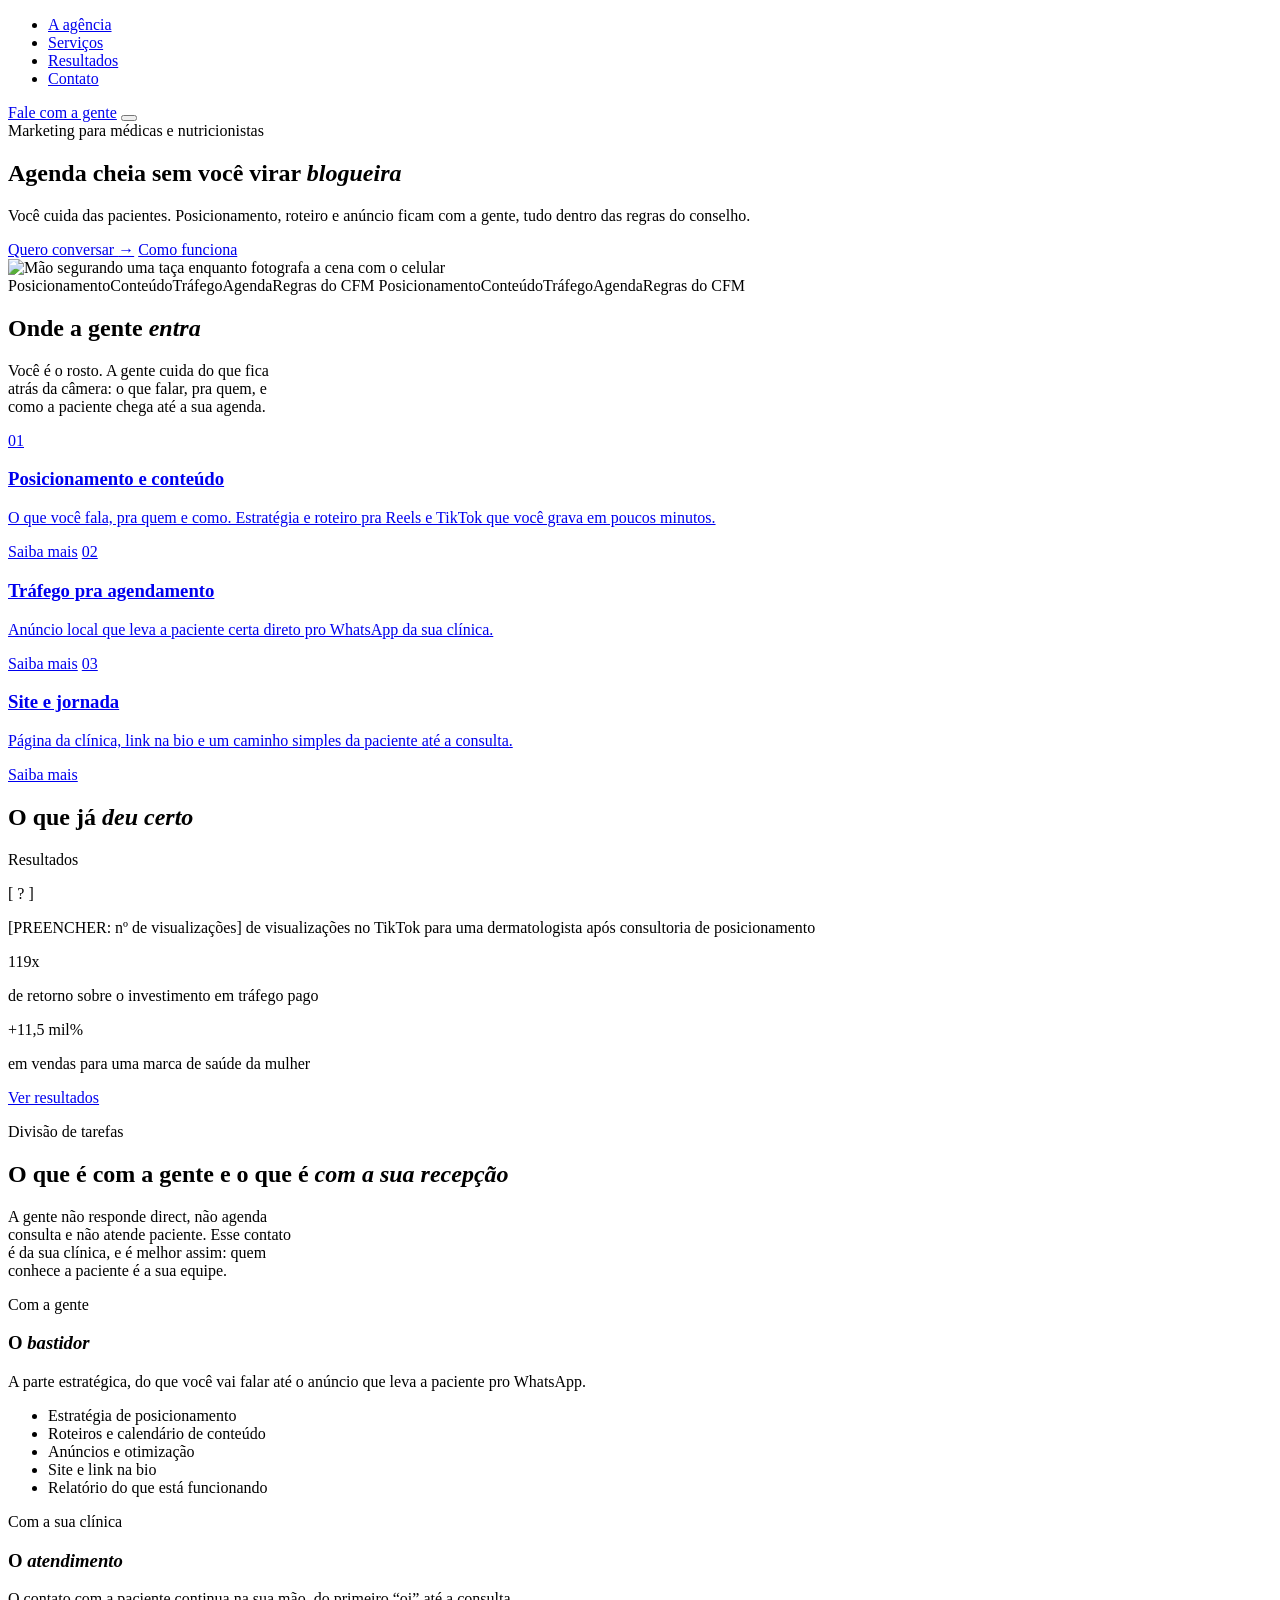
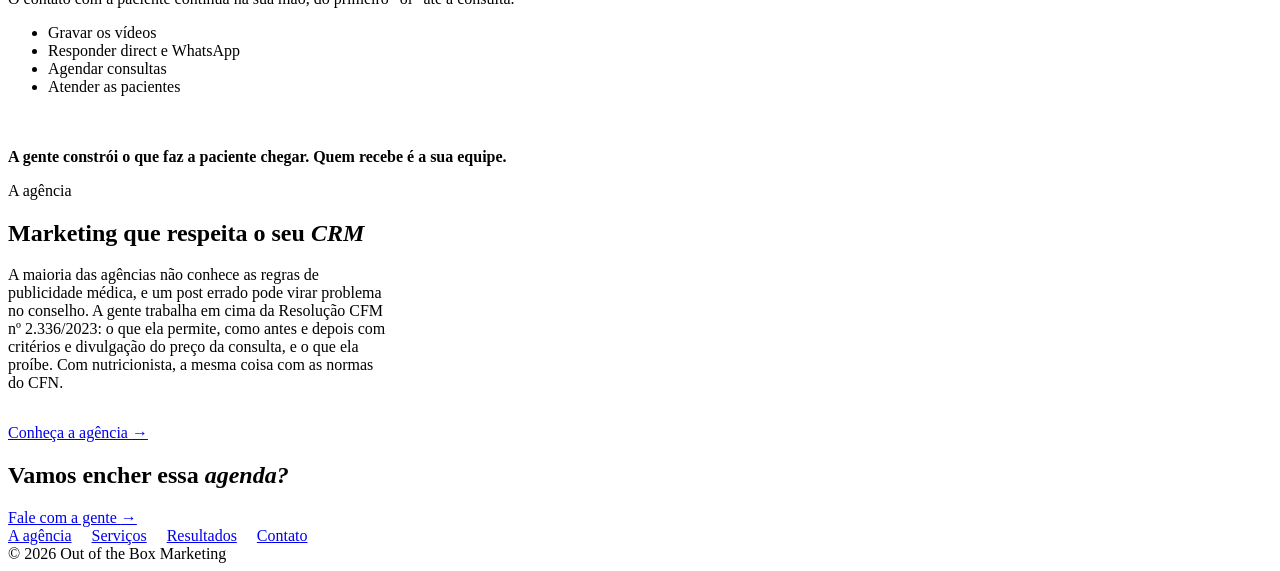
==== commit 0c7d24c6: "Reposition agency site for doctors and nutritionists Rewrites copy and section structure on all page" ====
--- a/site/index.html
+++ b/site/index.html
@@ -3,21 +3,24 @@
 <head>
 <meta charset="utf-8">
 <meta name="viewport" content="width=device-width, initial-scale=1">
-<title>Out of the Box · Agência e consultoria de marketing</title>
-<meta name="description" content="Agência e consultoria de marketing: branding, social media, tráfego pago, influência e sistemas para marcas que querem escalar o faturamento de verdade.">
+<title>Out of the Box · Marketing para médicas e nutricionistas</title>
+<meta name="description" content="Estratégia de conteúdo, tráfego pra agendamento e site para médicas e nutricionistas, dentro das regras do CFM e do CFN.">
 <link rel="icon" type="image/png" sizes="32x32" href="/favicon-32.png">
 <link rel="icon" type="image/png" sizes="512x512" href="/favicon-512.png">
 <link rel="apple-touch-icon" href="/apple-touch-icon.png">
 <meta name="theme-color" content="#F2629B">
 <meta property="og:type" content="website">
 <meta property="og:site_name" content="Out of the Box">
+<meta property="og:locale" content="pt_BR">
 <meta property="og:url" content="https://ootbmarketing.com.br">
-<meta property="og:title" content="Out of the Box · Agência e consultoria de marketing">
-<meta property="og:description" content="Agência e consultoria de marketing: branding, social media, tráfego pago, influência e sistemas para marcas que querem escalar o faturamento de verdade.">
+<meta property="og:title" content="Out of the Box · Marketing para médicas e nutricionistas">
+<meta property="og:description" content="Estratégia de conteúdo, tráfego pra agendamento e site para médicas e nutricionistas, dentro das regras do CFM e do CFN.">
 <meta property="og:image" content="https://ootbmarketing.com.br/og-image.png">
 <meta property="og:image:width" content="1200">
 <meta property="og:image:height" content="630">
 <meta name="twitter:card" content="summary_large_image">
+<meta name="twitter:title" content="Out of the Box · Marketing para médicas e nutricionistas">
+<meta name="twitter:description" content="Estratégia de conteúdo, tráfego pra agendamento e site para médicas e nutricionistas, dentro das regras do CFM e do CFN.">
 <meta name="twitter:image" content="https://ootbmarketing.com.br/og-image.png">
 <link rel="canonical" href="https://ootbmarketing.com.br">
 <link rel="preload" href="/assets/0081c60b.woff2" as="font" type="font/woff2" crossorigin>
@@ -47,33 +50,33 @@
 <main id="topo">
 <section class="hero" aria-label="Apresentação">
   <div class="hero-copy">
-    <p class="eyebrow ink" style="margin:0">Agência e consultoria de marketing</p>
-    <h1>Marketing que tira a sua marca <em>da caixa</em></h1>
-    <p class="lead">Estratégia, criatividade e dados para marcas que querem crescer de verdade, sem abrir mão do branding.</p>
+    <p class="eyebrow ink" style="margin:0">Marketing para médicas e nutricionistas</p>
+    <h1>Agenda cheia sem você virar <em>blogueira</em></h1>
+    <p class="lead">Você cuida das pacientes. Posicionamento, roteiro e anúncio ficam com a gente, tudo dentro das regras do conselho.</p>
     <div class="hero-actions">
       <a class="btn" href="/contato">Quero conversar <span aria-hidden="true">→</span></a>
-      <a class="btn ghost" href="/servicos">Ver serviços</a>
+      <a class="btn ghost" href="/servicos">Como funciona</a>
     </div>
   </div>
-  <div class="hero-photo"><img src="/assets/ea39a018.webp" alt="Mão segurando uma taça de drink enquanto fotografa a cena com o celular" fetchpriority="high"></div>
+  <div class="hero-photo"><img src="/assets/ea39a018.webp" alt="Mão segurando uma taça enquanto fotografa a cena com o celular" fetchpriority="high"></div>
 </section>
 <div class="marquee" aria-hidden="true">
   <div class="marquee-track">
-    <span>Branding</span><span>Estratégia</span><span>Performance</span><span>Influência</span><span>Sistemas</span>
-    <span>Branding</span><span>Estratégia</span><span>Performance</span><span>Influência</span><span>Sistemas</span>
+    <span>Posicionamento</span><span>Conteúdo</span><span>Tráfego</span><span>Agenda</span><span>Regras do CFM</span>
+    <span>Posicionamento</span><span>Conteúdo</span><span>Tráfego</span><span>Agenda</span><span>Regras do CFM</span>
   </div>
 </div>
 
 <section class="bg-cream">
   <div class="wrap">
     <div class="head rv">
-      <h2 class="h-lg">Do jeito que a sua <em>empresa precisa</em></h2>
-      <p class="lead" style="max-width:34ch">Tem marca que precisa de uma agência. Tem marca que precisa de alguém dentro do time, organizando a casa. A gente faz os dois.</p>
+      <h2 class="h-lg">Onde a gente <em>entra</em></h2>
+      <p class="lead" style="max-width:34ch">Você é o rosto. A gente cuida do que fica atrás da câmera: o que falar, pra quem, e como a paciente chega até a sua agenda.</p>
     </div>
     <div class="teasers">
-      <a class="teaser t1 rv" href="/servicos#formatos"><span class="n">01</span><h3>Agência</h3><p>Estratégia e execução completas: conteúdo, campanhas, tráfego e influência.</p><span class="go">Saiba mais</span></a>
-      <a class="teaser t2 rv" href="/servicos#formatos"><span class="n">02</span><h3>Consultoria interna</h3><p>Lado a lado com o seu time, estruturando o marketing por dentro.</p><span class="go">Saiba mais</span></a>
-      <a class="teaser t3 rv" href="/servicos#formatos"><span class="n">03</span><h3>Projetos</h3><p>Identidade visual, sites, lojas e lançamentos com começo, meio e fim.</p><span class="go">Saiba mais</span></a>
+      <a class="teaser t1 rv" href="/servicos"><span class="n">01</span><h3>Posicionamento e conteúdo</h3><p>O que você fala, pra quem e como. Estratégia e roteiro pra Reels e TikTok que você grava em poucos minutos.</p><span class="go">Saiba mais</span></a>
+      <a class="teaser t2 rv" href="/servicos"><span class="n">02</span><h3>Tráfego pra agendamento</h3><p>Anúncio local que leva a paciente certa direto pro WhatsApp da sua clínica.</p><span class="go">Saiba mais</span></a>
+      <a class="teaser t3 rv" href="/servicos"><span class="n">03</span><h3>Site e jornada</h3><p>Página da clínica, link na bio e um caminho simples da paciente até a consulta.</p><span class="go">Saiba mais</span></a>
     </div>
   </div>
 </section>
@@ -81,15 +84,42 @@
 <section class="bg-yellow">
   <div class="wrap">
     <div class="head rv">
-      <h2 class="h-lg">Resultados que <em>aparecem no caixa</em></h2>
+      <h2 class="h-lg">O que já <em>deu certo</em></h2>
       <p class="eyebrow">Resultados</p>
     </div>
     <div class="bignums rv">
-      <div><span class="num accent">+11,5 mil%</span><p>em vendas para uma marca de fitness e bem-estar</p></div>
+      <div><span class="num accent">[ ? ]</span><p>[PREENCHER: nº de visualizações] de visualizações no TikTok para uma dermatologista após consultoria de posicionamento</p></div>
       <div><span class="num">119x</span><p>de retorno sobre o investimento em tráfego pago</p></div>
-      <div><span class="num">2,7 mi</span><p>de visualizações em 30 dias em um perfil gerenciado</p></div>
+      <div><span class="num">+11,5 mil%</span><p>em vendas para uma marca de saúde da mulher</p></div>
     </div>
     <p class="more rv"><a class="btn ghost" href="/resultados">Ver resultados</a></p>
+  </div>
+</section>
+
+<section class="bg-cream">
+  <div class="wrap">
+    <div class="head rv">
+      <div>
+        <p class="eyebrow">Divisão de tarefas</p>
+        <h2 class="h-lg">O que é com a gente e o que é <em>com a sua recepção</em></h2>
+      </div>
+      <p class="lead" style="max-width:36ch">A gente não responde direct, não agenda consulta e não atende paciente. Esse contato é da sua clínica, e é melhor assim: quem conhece a paciente é a sua equipe.</p>
+    </div>
+    <div class="models two">
+      <article class="model feat rv">
+        <span class="tag">Com a gente</span>
+        <h3>O <em>bastidor</em></h3>
+        <p>A parte estratégica, do que você vai falar até o anúncio que leva a paciente pro WhatsApp.</p>
+        <ul><li>Estratégia de posicionamento</li><li>Roteiros e calendário de conteúdo</li><li>Anúncios e otimização</li><li>Site e link na bio</li><li>Relatório do que está funcionando</li></ul>
+      </article>
+      <article class="model rv">
+        <span class="tag">Com a sua clínica</span>
+        <h3>O <em>atendimento</em></h3>
+        <p>O contato com a paciente continua na sua mão, do primeiro “oi” até a consulta.</p>
+        <ul><li>Gravar os vídeos</li><li>Responder direct e WhatsApp</li><li>Agendar consultas</li><li>Atender as pacientes</li></ul>
+      </article>
+    </div>
+    <p class="lead rv" style="margin-top:clamp(32px,4vw,56px);max-width:none"><strong>A gente constrói o que faz a paciente chegar. Quem recebe é a sua equipe.</strong></p>
   </div>
 </section>
 
@@ -97,28 +127,18 @@
   <div class="wrap about" style="align-items:center">
     <div class="rv">
       <p class="eyebrow ink">A agência</p>
-      <h2 class="h-md">Nascemos para marcas que não se contentam <em style="color:var(--ink)">com o médio.</em></h2>
+      <h2 class="h-md">Marketing que respeita o seu <em style="color:var(--ink)">CRM</em></h2>
     </div>
     <div class="rv">
-      <p class="lead" style="max-width:48ch">A Out of the Box une visão de negócio, performance e uma execução impecável. Marketing bom é aquele que aparece no faturamento, e crescer não precisa custar a identidade da marca.</p>
+      <p class="lead" style="max-width:48ch">A maioria das agências não conhece as regras de publicidade médica, e um post errado pode virar problema no conselho. A gente trabalha em cima da Resolução CFM nº 2.336/2023: o que ela permite, como antes e depois com critérios e divulgação do preço da consulta, e o que ela proíbe. Com nutricionista, a mesma coisa com as normas do CFN.</p>
       <p class="more" style="margin-top:32px"><a class="btn" href="/agencia">Conheça a agência <span aria-hidden="true">→</span></a></p>
-    </div>
-  </div>
-</section>
-
-<section class="bg-pink">
-  <div class="wrap goal">
-    <ul class="tags rv"><li>Conexão</li><li>Estratégia</li><li>Criatividade</li></ul>
-    <div class="rv">
-      <p class="eyebrow ink">Nosso propósito</p>
-      <h2>Conectar marcas e pessoas de forma autêntica e significativa com estratégias sob medida para <em>cada marca, cada desafio!</em></h2>
     </div>
   </div>
 </section>
 
 <section class="bg-lilac">
   <div class="wrap cta-band">
-    <h2 class="rv">Vamos tirar a sua marca <em>da caixa?</em></h2>
+    <h2 class="rv">Vamos encher essa <em>agenda?</em></h2>
     <a class="btn rv" href="/contato">Fale com a gente <span aria-hidden="true">→</span></a>
   </div>
 </section>
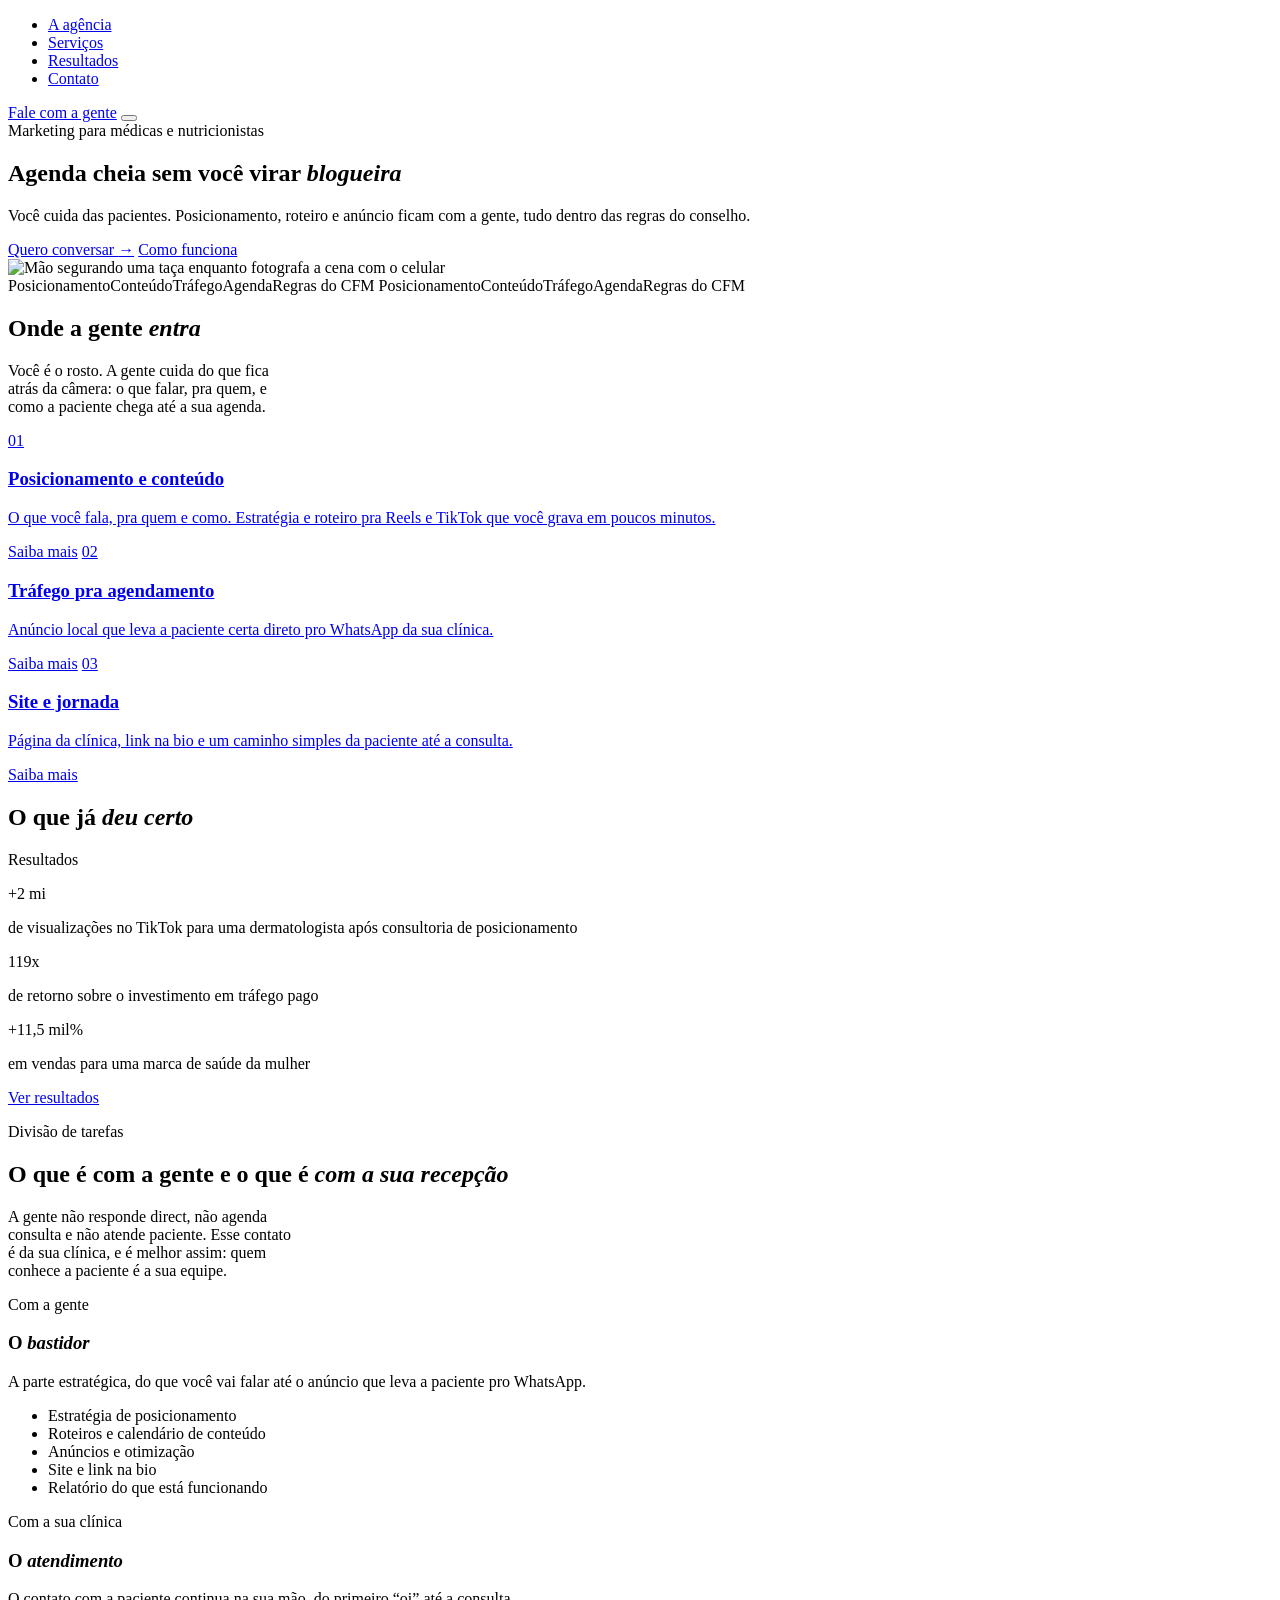
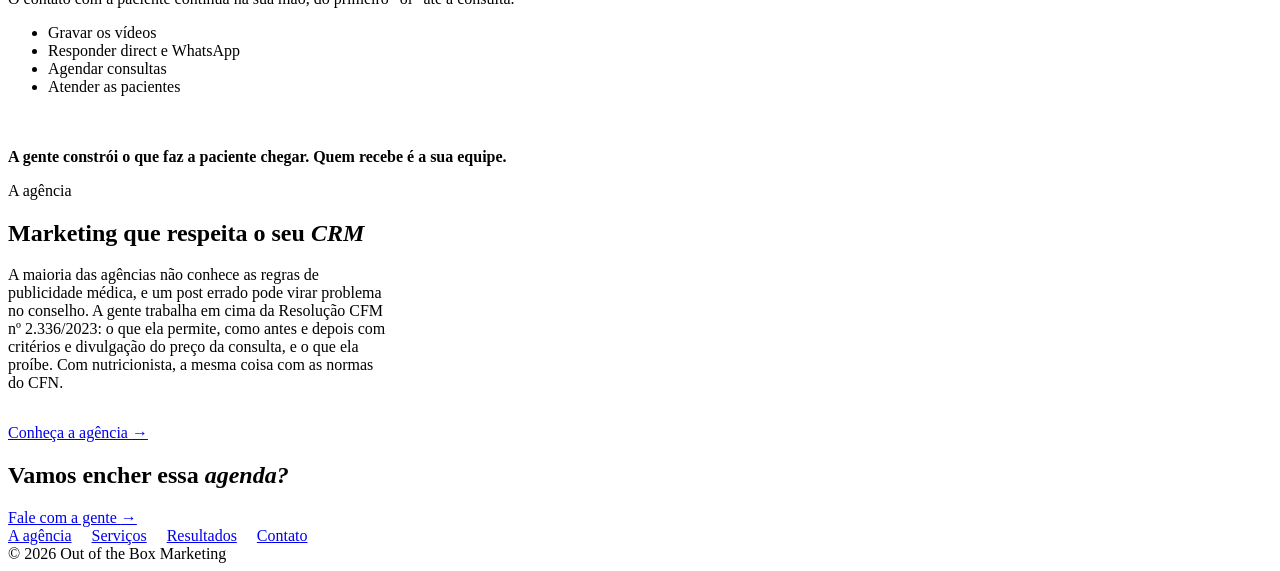
==== commit 061bbf52: "Fill dermatologist results and switch contact to agency e-mail Dermatologist case now shows 213k fol" ====
--- a/site/index.html
+++ b/site/index.html
@@ -88,7 +88,7 @@
       <p class="eyebrow">Resultados</p>
     </div>
     <div class="bignums rv">
-      <div><span class="num accent">[ ? ]</span><p>[PREENCHER: nº de visualizações] de visualizações no TikTok para uma dermatologista após consultoria de posicionamento</p></div>
+      <div><span class="num accent">+2 mi</span><p>de visualizações no TikTok para uma dermatologista após consultoria de posicionamento</p></div>
       <div><span class="num">119x</span><p>de retorno sobre o investimento em tráfego pago</p></div>
       <div><span class="num">+11,5 mil%</span><p>em vendas para uma marca de saúde da mulher</p></div>
     </div>
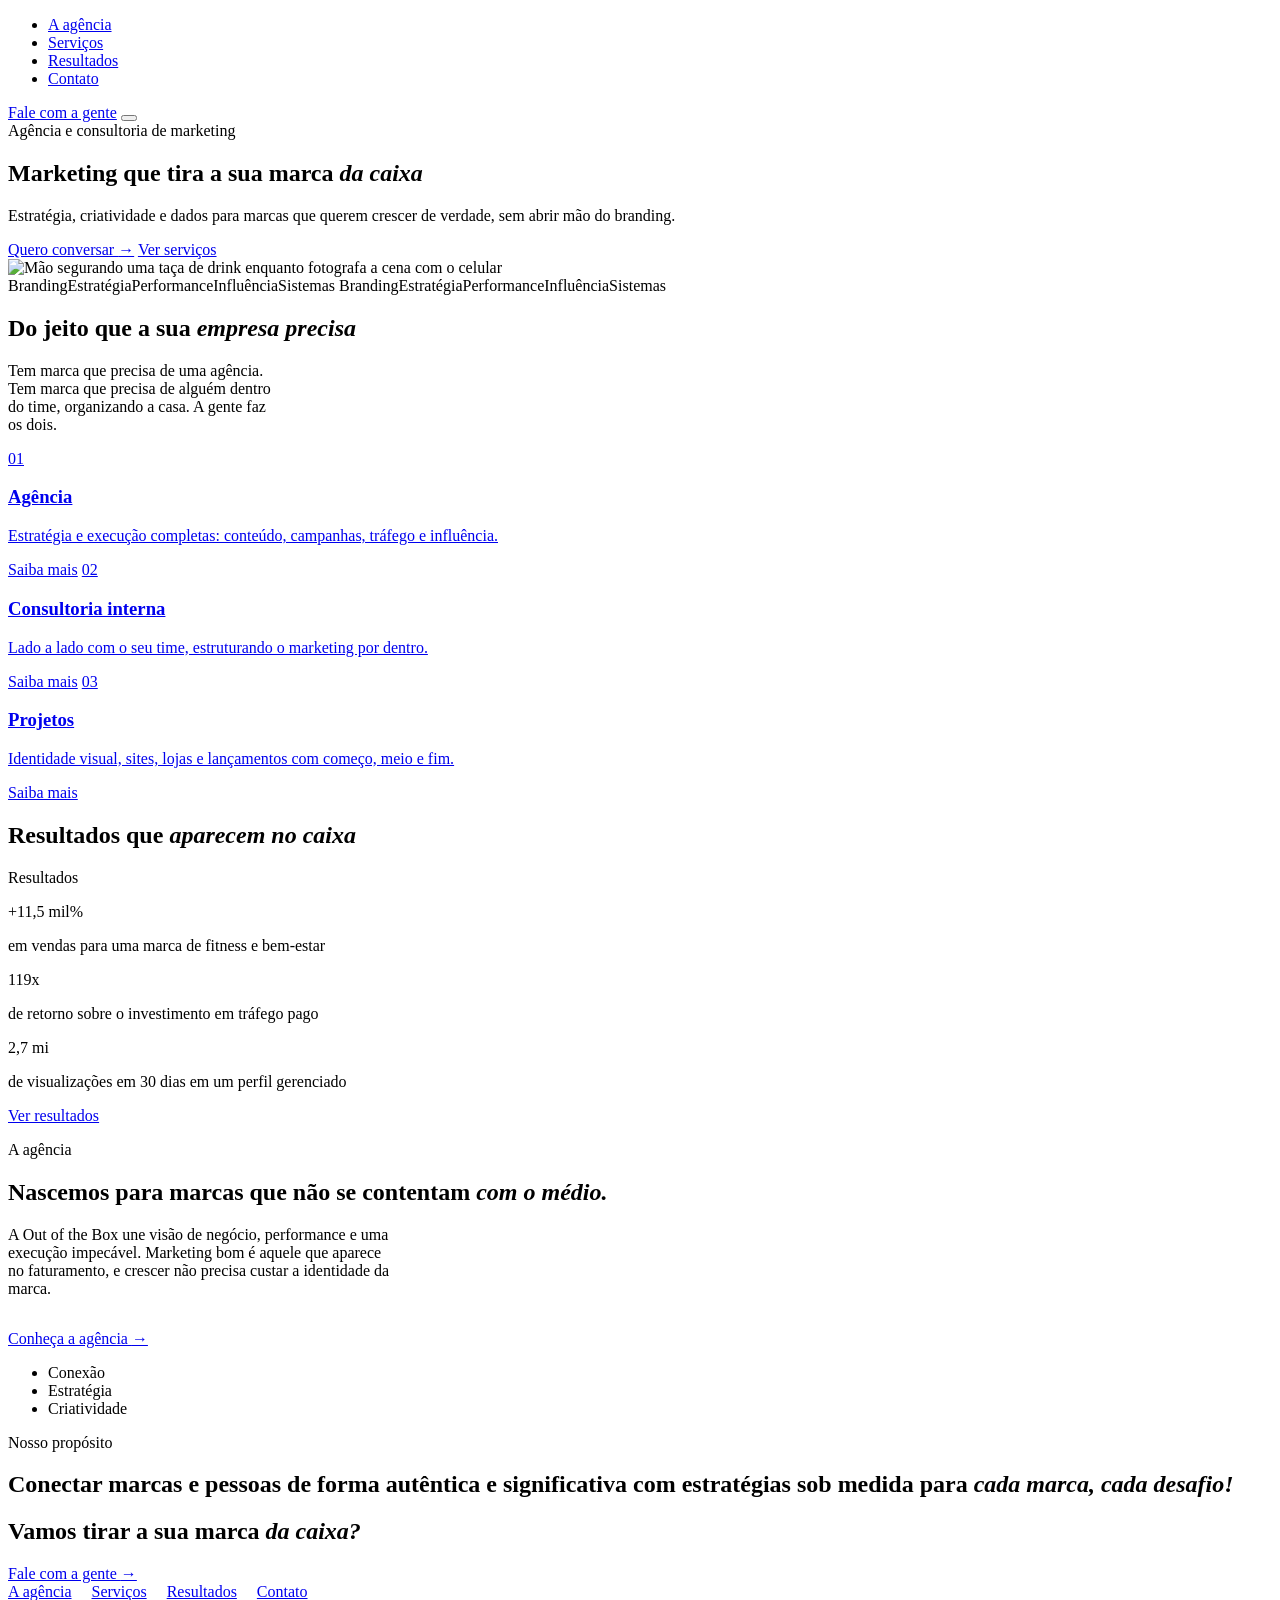
==== commit b6fac85b: "Revert doctors/nutritionists repositioning, keep agency e-mail Restores the multi-page agency versio" ====
--- a/site/index.html
+++ b/site/index.html
@@ -3,24 +3,21 @@
 <head>
 <meta charset="utf-8">
 <meta name="viewport" content="width=device-width, initial-scale=1">
-<title>Out of the Box · Marketing para médicas e nutricionistas</title>
-<meta name="description" content="Estratégia de conteúdo, tráfego pra agendamento e site para médicas e nutricionistas, dentro das regras do CFM e do CFN.">
+<title>Out of the Box · Agência e consultoria de marketing</title>
+<meta name="description" content="Agência e consultoria de marketing: branding, social media, tráfego pago, influência e sistemas para marcas que querem escalar o faturamento de verdade.">
 <link rel="icon" type="image/png" sizes="32x32" href="/favicon-32.png">
 <link rel="icon" type="image/png" sizes="512x512" href="/favicon-512.png">
 <link rel="apple-touch-icon" href="/apple-touch-icon.png">
 <meta name="theme-color" content="#F2629B">
 <meta property="og:type" content="website">
 <meta property="og:site_name" content="Out of the Box">
-<meta property="og:locale" content="pt_BR">
 <meta property="og:url" content="https://ootbmarketing.com.br">
-<meta property="og:title" content="Out of the Box · Marketing para médicas e nutricionistas">
-<meta property="og:description" content="Estratégia de conteúdo, tráfego pra agendamento e site para médicas e nutricionistas, dentro das regras do CFM e do CFN.">
+<meta property="og:title" content="Out of the Box · Agência e consultoria de marketing">
+<meta property="og:description" content="Agência e consultoria de marketing: branding, social media, tráfego pago, influência e sistemas para marcas que querem escalar o faturamento de verdade.">
 <meta property="og:image" content="https://ootbmarketing.com.br/og-image.png">
 <meta property="og:image:width" content="1200">
 <meta property="og:image:height" content="630">
 <meta name="twitter:card" content="summary_large_image">
-<meta name="twitter:title" content="Out of the Box · Marketing para médicas e nutricionistas">
-<meta name="twitter:description" content="Estratégia de conteúdo, tráfego pra agendamento e site para médicas e nutricionistas, dentro das regras do CFM e do CFN.">
 <meta name="twitter:image" content="https://ootbmarketing.com.br/og-image.png">
 <link rel="canonical" href="https://ootbmarketing.com.br">
 <link rel="preload" href="/assets/0081c60b.woff2" as="font" type="font/woff2" crossorigin>
@@ -50,33 +47,33 @@
 <main id="topo">
 <section class="hero" aria-label="Apresentação">
   <div class="hero-copy">
-    <p class="eyebrow ink" style="margin:0">Marketing para médicas e nutricionistas</p>
-    <h1>Agenda cheia sem você virar <em>blogueira</em></h1>
-    <p class="lead">Você cuida das pacientes. Posicionamento, roteiro e anúncio ficam com a gente, tudo dentro das regras do conselho.</p>
+    <p class="eyebrow ink" style="margin:0">Agência e consultoria de marketing</p>
+    <h1>Marketing que tira a sua marca <em>da caixa</em></h1>
+    <p class="lead">Estratégia, criatividade e dados para marcas que querem crescer de verdade, sem abrir mão do branding.</p>
     <div class="hero-actions">
       <a class="btn" href="/contato">Quero conversar <span aria-hidden="true">→</span></a>
-      <a class="btn ghost" href="/servicos">Como funciona</a>
+      <a class="btn ghost" href="/servicos">Ver serviços</a>
     </div>
   </div>
-  <div class="hero-photo"><img src="/assets/ea39a018.webp" alt="Mão segurando uma taça enquanto fotografa a cena com o celular" fetchpriority="high"></div>
+  <div class="hero-photo"><img src="/assets/ea39a018.webp" alt="Mão segurando uma taça de drink enquanto fotografa a cena com o celular" fetchpriority="high"></div>
 </section>
 <div class="marquee" aria-hidden="true">
   <div class="marquee-track">
-    <span>Posicionamento</span><span>Conteúdo</span><span>Tráfego</span><span>Agenda</span><span>Regras do CFM</span>
-    <span>Posicionamento</span><span>Conteúdo</span><span>Tráfego</span><span>Agenda</span><span>Regras do CFM</span>
+    <span>Branding</span><span>Estratégia</span><span>Performance</span><span>Influência</span><span>Sistemas</span>
+    <span>Branding</span><span>Estratégia</span><span>Performance</span><span>Influência</span><span>Sistemas</span>
   </div>
 </div>
 
 <section class="bg-cream">
   <div class="wrap">
     <div class="head rv">
-      <h2 class="h-lg">Onde a gente <em>entra</em></h2>
-      <p class="lead" style="max-width:34ch">Você é o rosto. A gente cuida do que fica atrás da câmera: o que falar, pra quem, e como a paciente chega até a sua agenda.</p>
+      <h2 class="h-lg">Do jeito que a sua <em>empresa precisa</em></h2>
+      <p class="lead" style="max-width:34ch">Tem marca que precisa de uma agência. Tem marca que precisa de alguém dentro do time, organizando a casa. A gente faz os dois.</p>
     </div>
     <div class="teasers">
-      <a class="teaser t1 rv" href="/servicos"><span class="n">01</span><h3>Posicionamento e conteúdo</h3><p>O que você fala, pra quem e como. Estratégia e roteiro pra Reels e TikTok que você grava em poucos minutos.</p><span class="go">Saiba mais</span></a>
-      <a class="teaser t2 rv" href="/servicos"><span class="n">02</span><h3>Tráfego pra agendamento</h3><p>Anúncio local que leva a paciente certa direto pro WhatsApp da sua clínica.</p><span class="go">Saiba mais</span></a>
-      <a class="teaser t3 rv" href="/servicos"><span class="n">03</span><h3>Site e jornada</h3><p>Página da clínica, link na bio e um caminho simples da paciente até a consulta.</p><span class="go">Saiba mais</span></a>
+      <a class="teaser t1 rv" href="/servicos#formatos"><span class="n">01</span><h3>Agência</h3><p>Estratégia e execução completas: conteúdo, campanhas, tráfego e influência.</p><span class="go">Saiba mais</span></a>
+      <a class="teaser t2 rv" href="/servicos#formatos"><span class="n">02</span><h3>Consultoria interna</h3><p>Lado a lado com o seu time, estruturando o marketing por dentro.</p><span class="go">Saiba mais</span></a>
+      <a class="teaser t3 rv" href="/servicos#formatos"><span class="n">03</span><h3>Projetos</h3><p>Identidade visual, sites, lojas e lançamentos com começo, meio e fim.</p><span class="go">Saiba mais</span></a>
     </div>
   </div>
 </section>
@@ -84,42 +81,15 @@
 <section class="bg-yellow">
   <div class="wrap">
     <div class="head rv">
-      <h2 class="h-lg">O que já <em>deu certo</em></h2>
+      <h2 class="h-lg">Resultados que <em>aparecem no caixa</em></h2>
       <p class="eyebrow">Resultados</p>
     </div>
     <div class="bignums rv">
-      <div><span class="num accent">+2 mi</span><p>de visualizações no TikTok para uma dermatologista após consultoria de posicionamento</p></div>
+      <div><span class="num accent">+11,5 mil%</span><p>em vendas para uma marca de fitness e bem-estar</p></div>
       <div><span class="num">119x</span><p>de retorno sobre o investimento em tráfego pago</p></div>
-      <div><span class="num">+11,5 mil%</span><p>em vendas para uma marca de saúde da mulher</p></div>
+      <div><span class="num">2,7 mi</span><p>de visualizações em 30 dias em um perfil gerenciado</p></div>
     </div>
     <p class="more rv"><a class="btn ghost" href="/resultados">Ver resultados</a></p>
-  </div>
-</section>
-
-<section class="bg-cream">
-  <div class="wrap">
-    <div class="head rv">
-      <div>
-        <p class="eyebrow">Divisão de tarefas</p>
-        <h2 class="h-lg">O que é com a gente e o que é <em>com a sua recepção</em></h2>
-      </div>
-      <p class="lead" style="max-width:36ch">A gente não responde direct, não agenda consulta e não atende paciente. Esse contato é da sua clínica, e é melhor assim: quem conhece a paciente é a sua equipe.</p>
-    </div>
-    <div class="models two">
-      <article class="model feat rv">
-        <span class="tag">Com a gente</span>
-        <h3>O <em>bastidor</em></h3>
-        <p>A parte estratégica, do que você vai falar até o anúncio que leva a paciente pro WhatsApp.</p>
-        <ul><li>Estratégia de posicionamento</li><li>Roteiros e calendário de conteúdo</li><li>Anúncios e otimização</li><li>Site e link na bio</li><li>Relatório do que está funcionando</li></ul>
-      </article>
-      <article class="model rv">
-        <span class="tag">Com a sua clínica</span>
-        <h3>O <em>atendimento</em></h3>
-        <p>O contato com a paciente continua na sua mão, do primeiro “oi” até a consulta.</p>
-        <ul><li>Gravar os vídeos</li><li>Responder direct e WhatsApp</li><li>Agendar consultas</li><li>Atender as pacientes</li></ul>
-      </article>
-    </div>
-    <p class="lead rv" style="margin-top:clamp(32px,4vw,56px);max-width:none"><strong>A gente constrói o que faz a paciente chegar. Quem recebe é a sua equipe.</strong></p>
   </div>
 </section>
 
@@ -127,18 +97,28 @@
   <div class="wrap about" style="align-items:center">
     <div class="rv">
       <p class="eyebrow ink">A agência</p>
-      <h2 class="h-md">Marketing que respeita o seu <em style="color:var(--ink)">CRM</em></h2>
+      <h2 class="h-md">Nascemos para marcas que não se contentam <em style="color:var(--ink)">com o médio.</em></h2>
     </div>
     <div class="rv">
-      <p class="lead" style="max-width:48ch">A maioria das agências não conhece as regras de publicidade médica, e um post errado pode virar problema no conselho. A gente trabalha em cima da Resolução CFM nº 2.336/2023: o que ela permite, como antes e depois com critérios e divulgação do preço da consulta, e o que ela proíbe. Com nutricionista, a mesma coisa com as normas do CFN.</p>
+      <p class="lead" style="max-width:48ch">A Out of the Box une visão de negócio, performance e uma execução impecável. Marketing bom é aquele que aparece no faturamento, e crescer não precisa custar a identidade da marca.</p>
       <p class="more" style="margin-top:32px"><a class="btn" href="/agencia">Conheça a agência <span aria-hidden="true">→</span></a></p>
+    </div>
+  </div>
+</section>
+
+<section class="bg-pink">
+  <div class="wrap goal">
+    <ul class="tags rv"><li>Conexão</li><li>Estratégia</li><li>Criatividade</li></ul>
+    <div class="rv">
+      <p class="eyebrow ink">Nosso propósito</p>
+      <h2>Conectar marcas e pessoas de forma autêntica e significativa com estratégias sob medida para <em>cada marca, cada desafio!</em></h2>
     </div>
   </div>
 </section>
 
 <section class="bg-lilac">
   <div class="wrap cta-band">
-    <h2 class="rv">Vamos encher essa <em>agenda?</em></h2>
+    <h2 class="rv">Vamos tirar a sua marca <em>da caixa?</em></h2>
     <a class="btn rv" href="/contato">Fale com a gente <span aria-hidden="true">→</span></a>
   </div>
 </section>
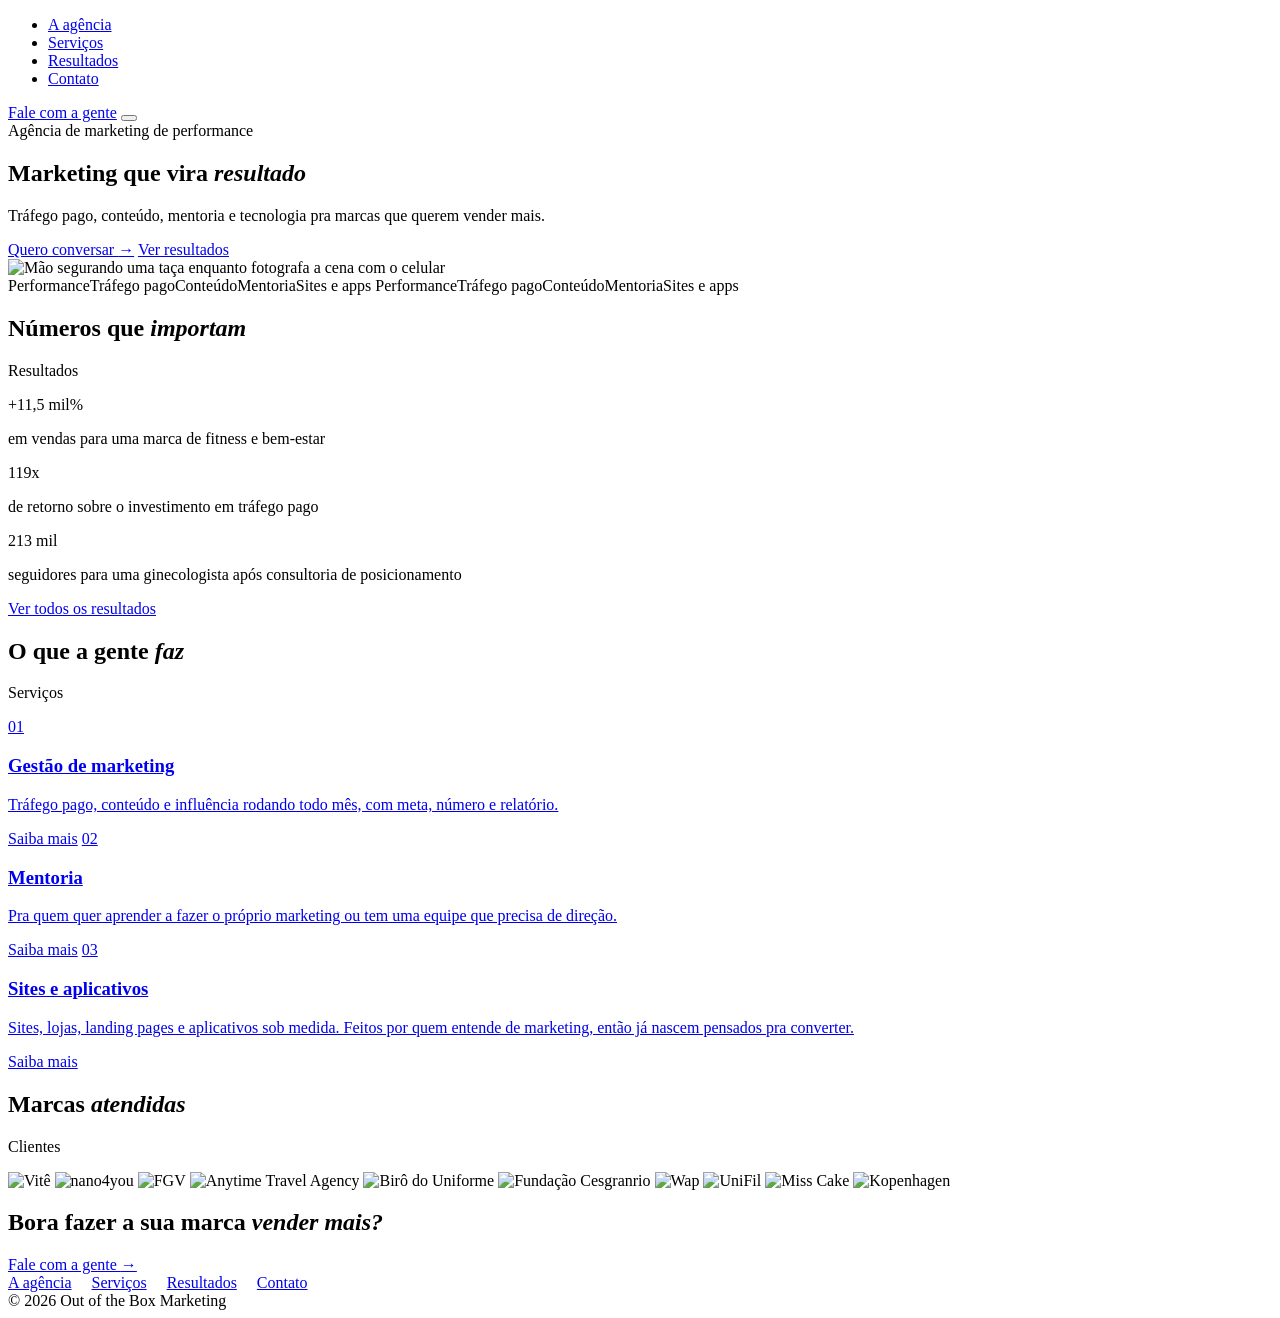
==== commit 74cd3b36: "Leaner performance-focused site with client logos, mentoring and apps Shorter pages and copy centred" ====
--- a/site/index.html
+++ b/site/index.html
@@ -3,21 +3,24 @@
 <head>
 <meta charset="utf-8">
 <meta name="viewport" content="width=device-width, initial-scale=1">
-<title>Out of the Box · Agência e consultoria de marketing</title>
-<meta name="description" content="Agência e consultoria de marketing: branding, social media, tráfego pago, influência e sistemas para marcas que querem escalar o faturamento de verdade.">
+<title>Out of the Box · Marketing de performance</title>
+<meta name="description" content="Agência de marketing de performance: tráfego pago, conteúdo, mentoria e criação de sites e aplicativos pra marcas que querem vender mais.">
 <link rel="icon" type="image/png" sizes="32x32" href="/favicon-32.png">
 <link rel="icon" type="image/png" sizes="512x512" href="/favicon-512.png">
 <link rel="apple-touch-icon" href="/apple-touch-icon.png">
 <meta name="theme-color" content="#F2629B">
 <meta property="og:type" content="website">
 <meta property="og:site_name" content="Out of the Box">
+<meta property="og:locale" content="pt_BR">
 <meta property="og:url" content="https://ootbmarketing.com.br">
-<meta property="og:title" content="Out of the Box · Agência e consultoria de marketing">
-<meta property="og:description" content="Agência e consultoria de marketing: branding, social media, tráfego pago, influência e sistemas para marcas que querem escalar o faturamento de verdade.">
+<meta property="og:title" content="Out of the Box · Marketing de performance">
+<meta property="og:description" content="Agência de marketing de performance: tráfego pago, conteúdo, mentoria e criação de sites e aplicativos pra marcas que querem vender mais.">
 <meta property="og:image" content="https://ootbmarketing.com.br/og-image.png">
 <meta property="og:image:width" content="1200">
 <meta property="og:image:height" content="630">
 <meta name="twitter:card" content="summary_large_image">
+<meta name="twitter:title" content="Out of the Box · Marketing de performance">
+<meta name="twitter:description" content="Agência de marketing de performance: tráfego pago, conteúdo, mentoria e criação de sites e aplicativos pra marcas que querem vender mais.">
 <meta name="twitter:image" content="https://ootbmarketing.com.br/og-image.png">
 <link rel="canonical" href="https://ootbmarketing.com.br">
 <link rel="preload" href="/assets/0081c60b.woff2" as="font" type="font/woff2" crossorigin>
@@ -47,78 +50,76 @@
 <main id="topo">
 <section class="hero" aria-label="Apresentação">
   <div class="hero-copy">
-    <p class="eyebrow ink" style="margin:0">Agência e consultoria de marketing</p>
-    <h1>Marketing que tira a sua marca <em>da caixa</em></h1>
-    <p class="lead">Estratégia, criatividade e dados para marcas que querem crescer de verdade, sem abrir mão do branding.</p>
+    <p class="eyebrow ink" style="margin:0">Agência de marketing de performance</p>
+    <h1>Marketing que vira <em>resultado</em></h1>
+    <p class="lead">Tráfego pago, conteúdo, mentoria e tecnologia pra marcas que querem vender mais.</p>
     <div class="hero-actions">
       <a class="btn" href="/contato">Quero conversar <span aria-hidden="true">→</span></a>
-      <a class="btn ghost" href="/servicos">Ver serviços</a>
+      <a class="btn ghost" href="/resultados">Ver resultados</a>
     </div>
   </div>
-  <div class="hero-photo"><img src="/assets/ea39a018.webp" alt="Mão segurando uma taça de drink enquanto fotografa a cena com o celular" fetchpriority="high"></div>
+  <div class="hero-photo"><img src="/assets/ea39a018.webp" alt="Mão segurando uma taça enquanto fotografa a cena com o celular" fetchpriority="high"></div>
 </section>
 <div class="marquee" aria-hidden="true">
   <div class="marquee-track">
-    <span>Branding</span><span>Estratégia</span><span>Performance</span><span>Influência</span><span>Sistemas</span>
-    <span>Branding</span><span>Estratégia</span><span>Performance</span><span>Influência</span><span>Sistemas</span>
+    <span>Performance</span><span>Tráfego pago</span><span>Conteúdo</span><span>Mentoria</span><span>Sites e apps</span>
+    <span>Performance</span><span>Tráfego pago</span><span>Conteúdo</span><span>Mentoria</span><span>Sites e apps</span>
   </div>
 </div>
+
+<section class="bg-yellow">
+  <div class="wrap">
+    <div class="head rv">
+      <h2 class="h-lg">Números que <em>importam</em></h2>
+      <p class="eyebrow">Resultados</p>
+    </div>
+    <div class="bignums rv">
+      <div><span class="num accent">+11,5 mil%</span><p>em vendas para uma marca de fitness e bem-estar</p></div>
+      <div><span class="num">119x</span><p>de retorno sobre o investimento em tráfego pago</p></div>
+      <div><span class="num">213 mil</span><p>seguidores para uma ginecologista após consultoria de posicionamento</p></div>
+    </div>
+    <p class="more rv"><a class="btn ghost" href="/resultados">Ver todos os resultados</a></p>
+  </div>
+</section>
 
 <section class="bg-cream">
   <div class="wrap">
     <div class="head rv">
-      <h2 class="h-lg">Do jeito que a sua <em>empresa precisa</em></h2>
-      <p class="lead" style="max-width:34ch">Tem marca que precisa de uma agência. Tem marca que precisa de alguém dentro do time, organizando a casa. A gente faz os dois.</p>
+      <h2 class="h-lg">O que a gente <em>faz</em></h2>
+      <p class="eyebrow">Serviços</p>
     </div>
     <div class="teasers">
-      <a class="teaser t1 rv" href="/servicos#formatos"><span class="n">01</span><h3>Agência</h3><p>Estratégia e execução completas: conteúdo, campanhas, tráfego e influência.</p><span class="go">Saiba mais</span></a>
-      <a class="teaser t2 rv" href="/servicos#formatos"><span class="n">02</span><h3>Consultoria interna</h3><p>Lado a lado com o seu time, estruturando o marketing por dentro.</p><span class="go">Saiba mais</span></a>
-      <a class="teaser t3 rv" href="/servicos#formatos"><span class="n">03</span><h3>Projetos</h3><p>Identidade visual, sites, lojas e lançamentos com começo, meio e fim.</p><span class="go">Saiba mais</span></a>
+      <a class="teaser t1 rv" href="/servicos"><span class="n">01</span><h3>Gestão de marketing</h3><p>Tráfego pago, conteúdo e influência rodando todo mês, com meta, número e relatório.</p><span class="go">Saiba mais</span></a>
+      <a class="teaser t2 rv" href="/servicos"><span class="n">02</span><h3>Mentoria</h3><p>Pra quem quer aprender a fazer o próprio marketing ou tem uma equipe que precisa de direção.</p><span class="go">Saiba mais</span></a>
+      <a class="teaser t3 rv" href="/servicos"><span class="n">03</span><h3>Sites e aplicativos</h3><p>Sites, lojas, landing pages e aplicativos sob medida. Feitos por quem entende de marketing, então já nascem pensados pra converter.</p><span class="go">Saiba mais</span></a>
+    </div>
+  </div>
+</section>
+
+<section class="bg-lilac" id="marcas">
+  <div class="wrap">
+    <div class="head rv">
+      <h2 class="h-lg">Marcas <em>atendidas</em></h2>
+      <p class="eyebrow">Clientes</p>
+    </div>
+    <div class="logos rv">
+      <img src="/assets/0cd7c7ed.png" alt="Vitê" loading="lazy">
+      <img src="/assets/c01febfb.png" alt="nano4you" loading="lazy">
+      <img src="/assets/4a22de3e.png" alt="FGV" loading="lazy">
+      <img src="/assets/741d2ff0.png" alt="Anytime Travel Agency" loading="lazy">
+      <img src="/assets/a8e25a07.png" alt="Birô do Uniforme" loading="lazy">
+      <img src="/assets/0dc471ec.png" alt="Fundação Cesgranrio" loading="lazy">
+      <img src="/assets/946d8e03.png" alt="Wap" loading="lazy">
+      <img src="/assets/34de4d8e.png" alt="UniFil" loading="lazy">
+      <img src="/assets/15d77c35.png" alt="Miss Cake" loading="lazy">
+      <img src="/assets/b8fc5737.png" alt="Kopenhagen" loading="lazy">
     </div>
   </div>
 </section>
 
 <section class="bg-yellow">
-  <div class="wrap">
-    <div class="head rv">
-      <h2 class="h-lg">Resultados que <em>aparecem no caixa</em></h2>
-      <p class="eyebrow">Resultados</p>
-    </div>
-    <div class="bignums rv">
-      <div><span class="num accent">+11,5 mil%</span><p>em vendas para uma marca de fitness e bem-estar</p></div>
-      <div><span class="num">119x</span><p>de retorno sobre o investimento em tráfego pago</p></div>
-      <div><span class="num">2,7 mi</span><p>de visualizações em 30 dias em um perfil gerenciado</p></div>
-    </div>
-    <p class="more rv"><a class="btn ghost" href="/resultados">Ver resultados</a></p>
-  </div>
-</section>
-
-<section class="bg-blue">
-  <div class="wrap about" style="align-items:center">
-    <div class="rv">
-      <p class="eyebrow ink">A agência</p>
-      <h2 class="h-md">Nascemos para marcas que não se contentam <em style="color:var(--ink)">com o médio.</em></h2>
-    </div>
-    <div class="rv">
-      <p class="lead" style="max-width:48ch">A Out of the Box une visão de negócio, performance e uma execução impecável. Marketing bom é aquele que aparece no faturamento, e crescer não precisa custar a identidade da marca.</p>
-      <p class="more" style="margin-top:32px"><a class="btn" href="/agencia">Conheça a agência <span aria-hidden="true">→</span></a></p>
-    </div>
-  </div>
-</section>
-
-<section class="bg-pink">
-  <div class="wrap goal">
-    <ul class="tags rv"><li>Conexão</li><li>Estratégia</li><li>Criatividade</li></ul>
-    <div class="rv">
-      <p class="eyebrow ink">Nosso propósito</p>
-      <h2>Conectar marcas e pessoas de forma autêntica e significativa com estratégias sob medida para <em>cada marca, cada desafio!</em></h2>
-    </div>
-  </div>
-</section>
-
-<section class="bg-lilac">
   <div class="wrap cta-band">
-    <h2 class="rv">Vamos tirar a sua marca <em>da caixa?</em></h2>
+    <h2 class="rv">Bora fazer a sua marca <em>vender mais?</em></h2>
     <a class="btn rv" href="/contato">Fale com a gente <span aria-hidden="true">→</span></a>
   </div>
 </section>
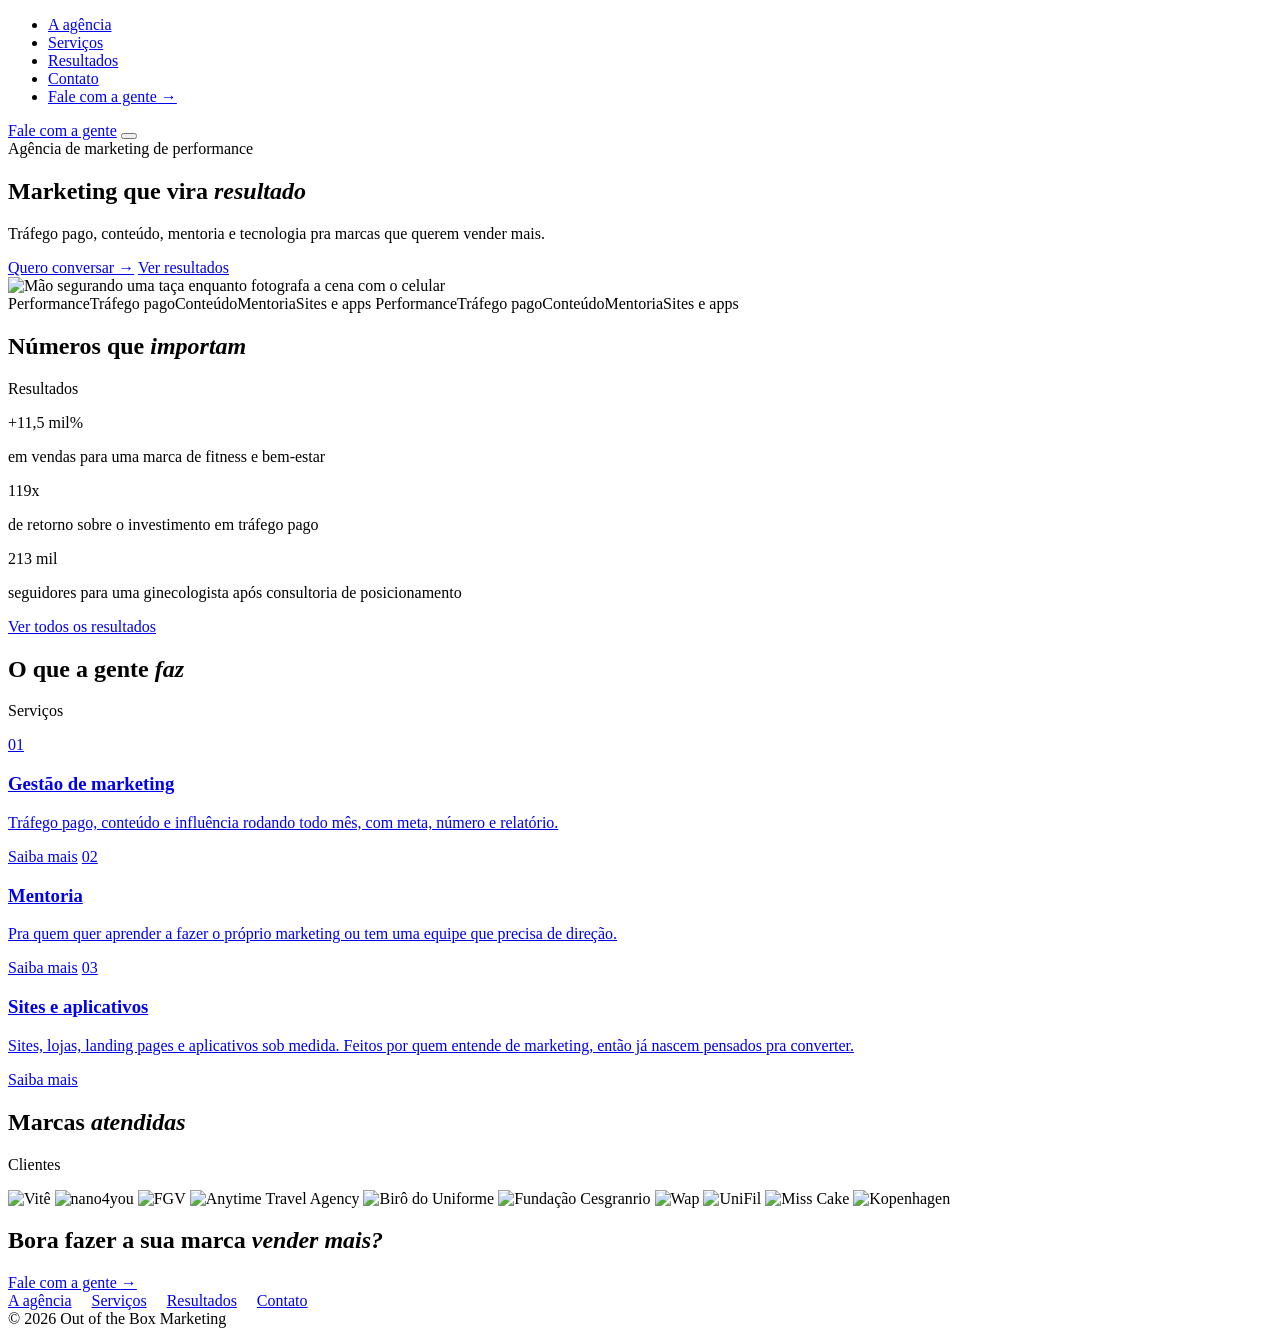
==== commit 7ae28273: "Smaller type scale, lighter mobile layout and subtle motion Headings, numbers and section spacing sc" ====
--- a/site/index.html
+++ b/site/index.html
@@ -38,6 +38,7 @@
         <li><a href="/servicos">Serviços</a></li>
         <li><a href="/resultados">Resultados</a></li>
         <li><a href="/contato">Contato</a></li>
+        <li class="m-cta"><a href="/contato">Fale com a gente →</a></li>
       </ul>
     </nav>
     <div class="nav-right">
@@ -103,16 +104,16 @@
       <p class="eyebrow">Clientes</p>
     </div>
     <div class="logos rv">
-      <img src="/assets/0cd7c7ed.png" alt="Vitê" loading="lazy">
-      <img src="/assets/c01febfb.png" alt="nano4you" loading="lazy">
-      <img src="/assets/4a22de3e.png" alt="FGV" loading="lazy">
-      <img src="/assets/741d2ff0.png" alt="Anytime Travel Agency" loading="lazy">
-      <img src="/assets/a8e25a07.png" alt="Birô do Uniforme" loading="lazy">
-      <img src="/assets/0dc471ec.png" alt="Fundação Cesgranrio" loading="lazy">
-      <img src="/assets/946d8e03.png" alt="Wap" loading="lazy">
-      <img src="/assets/34de4d8e.png" alt="UniFil" loading="lazy">
-      <img src="/assets/15d77c35.png" alt="Miss Cake" loading="lazy">
-      <img src="/assets/b8fc5737.png" alt="Kopenhagen" loading="lazy">
+      <img src="/assets/0cd7c7ed.png" alt="Vitê" loading="lazy" decoding="async">
+      <img src="/assets/c01febfb.png" alt="nano4you" loading="lazy" decoding="async">
+      <img src="/assets/4a22de3e.png" alt="FGV" loading="lazy" decoding="async">
+      <img src="/assets/741d2ff0.png" alt="Anytime Travel Agency" loading="lazy" decoding="async">
+      <img src="/assets/a8e25a07.png" alt="Birô do Uniforme" loading="lazy" decoding="async">
+      <img src="/assets/0dc471ec.png" alt="Fundação Cesgranrio" loading="lazy" decoding="async">
+      <img src="/assets/946d8e03.png" alt="Wap" loading="lazy" decoding="async">
+      <img src="/assets/34de4d8e.png" alt="UniFil" loading="lazy" decoding="async">
+      <img src="/assets/15d77c35.png" alt="Miss Cake" loading="lazy" decoding="async">
+      <img src="/assets/b8fc5737.png" alt="Kopenhagen" loading="lazy" decoding="async">
     </div>
   </div>
 </section>
